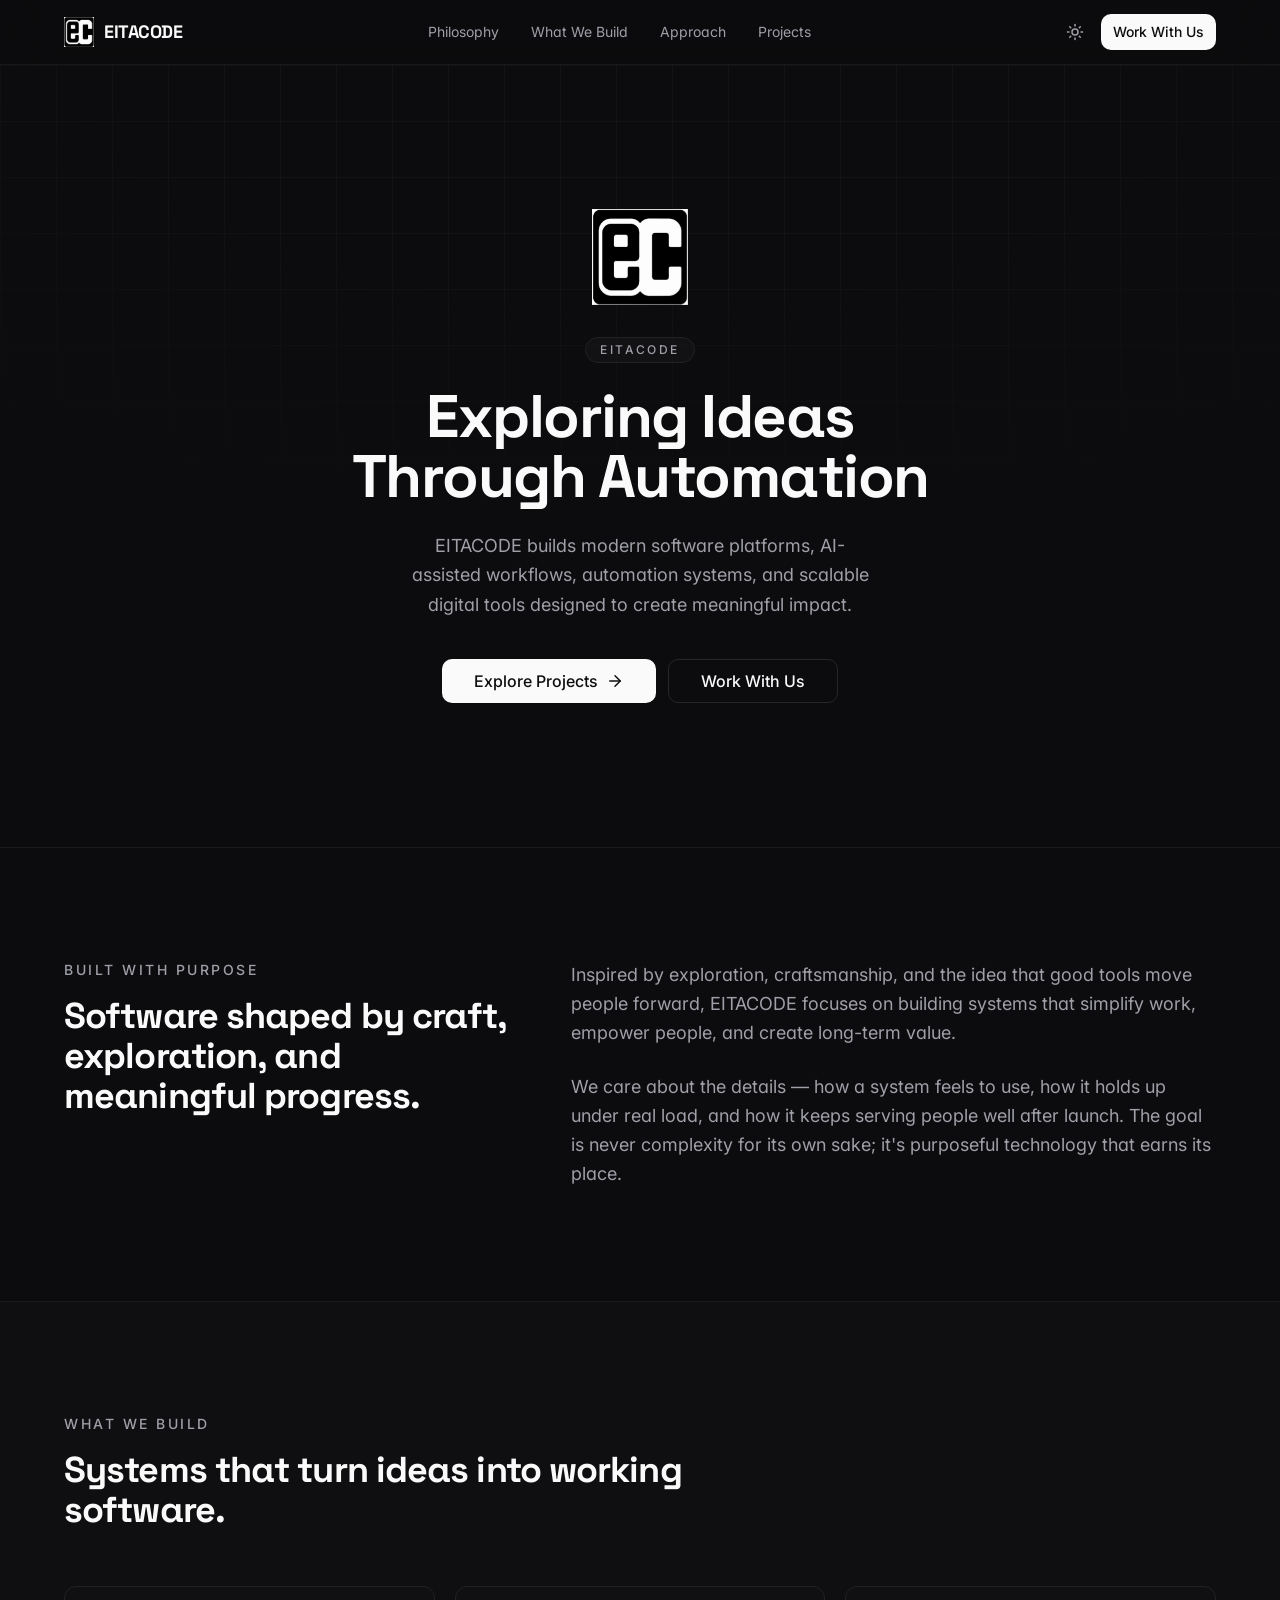
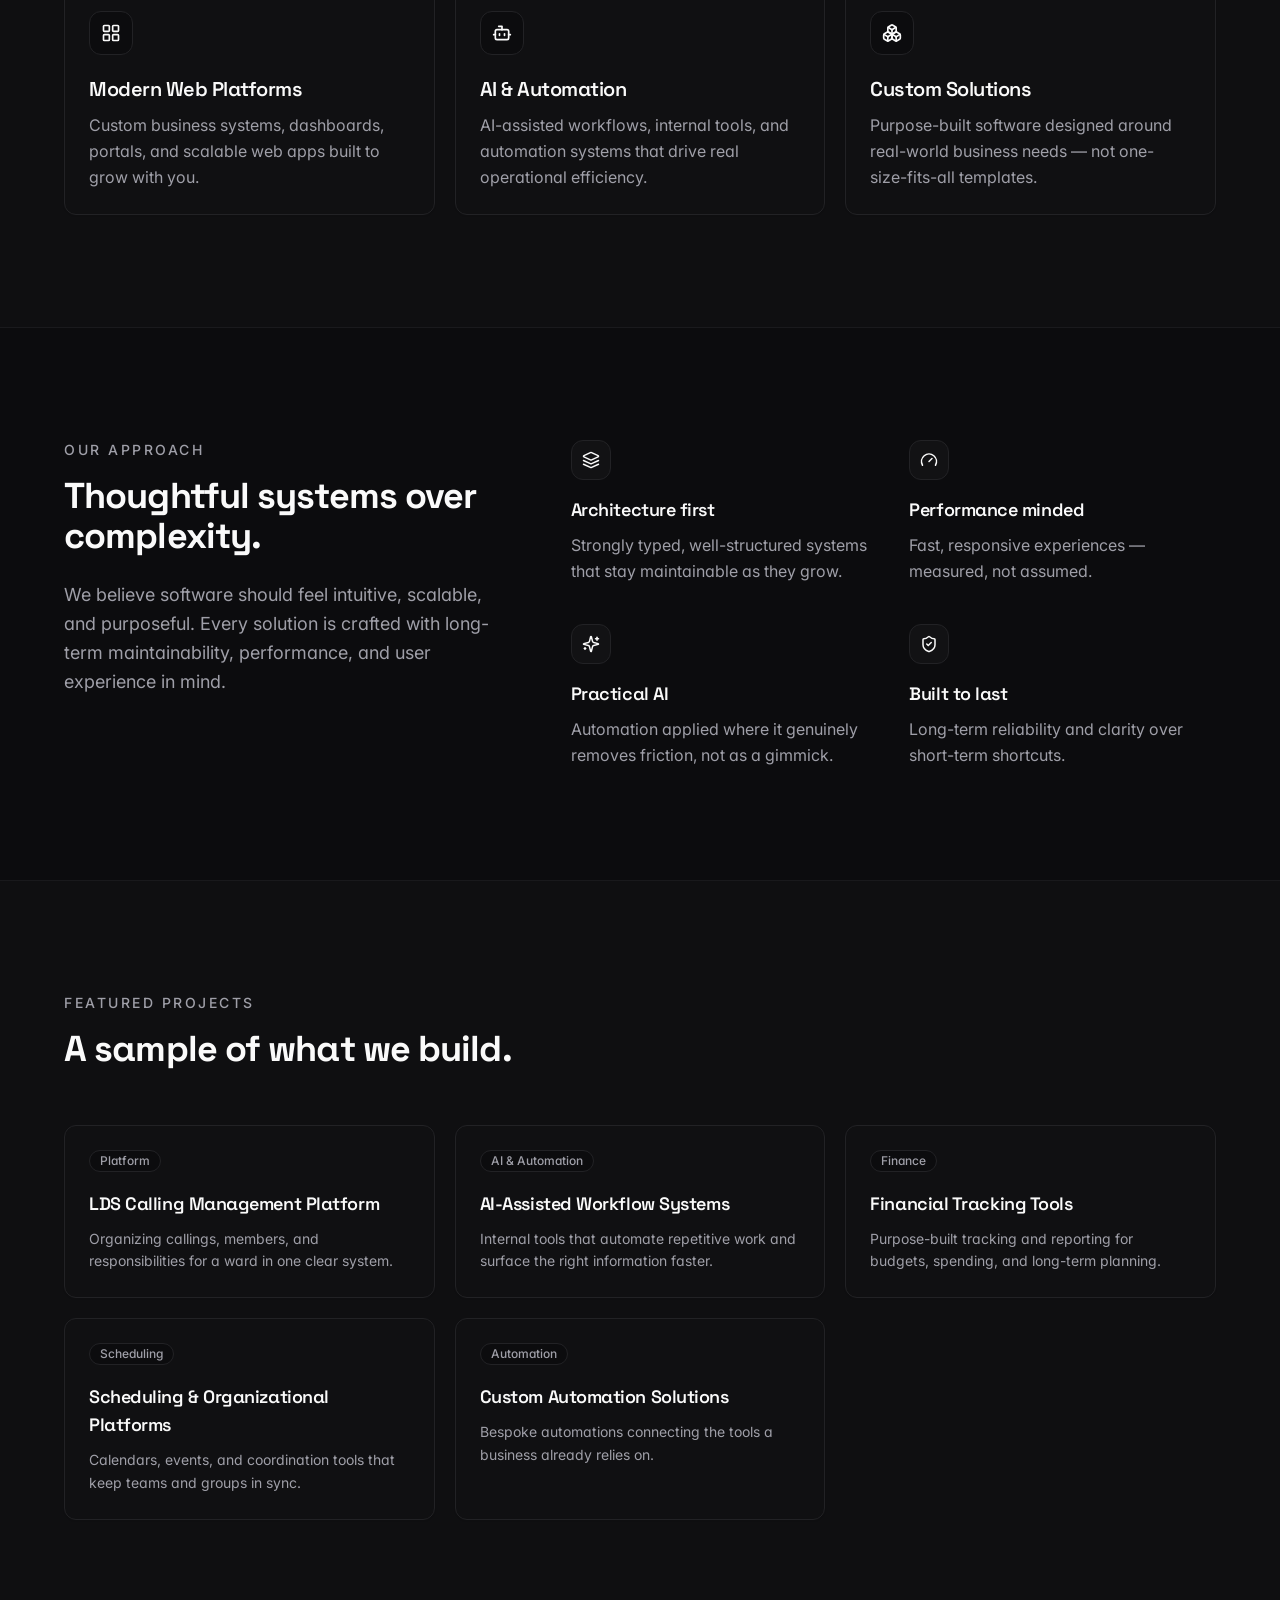
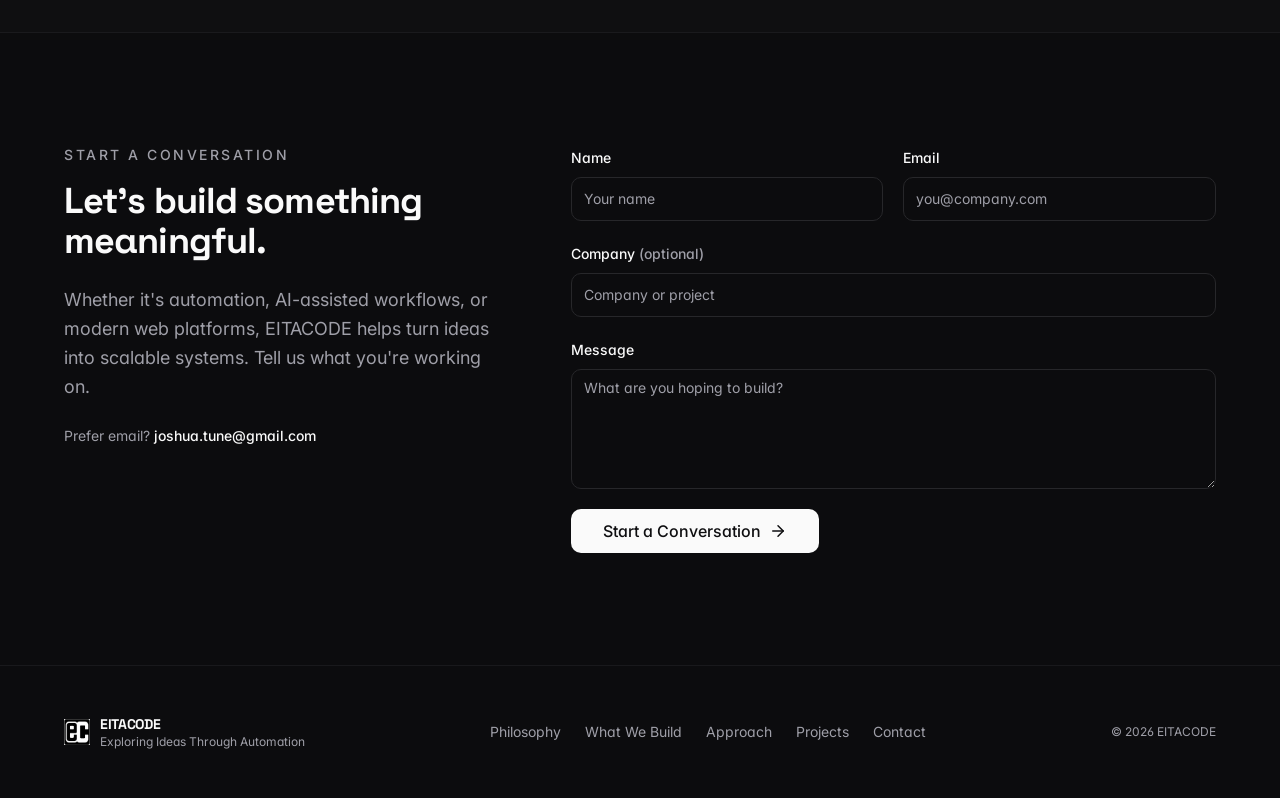
==== index.html @ fe5ada5a "auto deployment updates" ====
<!doctype html>
<html lang="en">
	<head>
		<meta charset="utf-8" />
		<link rel="icon" type="image/png" href="./logo-dark-mode.png" />
		<link rel="apple-touch-icon" href="./logo-dark-mode.png" />
		<meta name="viewport" content="width=device-width, initial-scale=1" />
		<meta
			name="description"
			content="EITACODE — Exploring Ideas Through Automation. We build modern software platforms, AI-assisted workflows, and automation systems designed to create meaningful impact."
		/>
		<meta name="theme-color" content="#0a0a0b" />

		<!-- Social / Open Graph -->
		<meta property="og:type" content="website" />
		<meta property="og:title" content="EITACODE — Exploring Ideas Through Automation" />
		<meta
			property="og:description"
			content="Modern software platforms, AI-assisted workflows, and automation systems built with purpose."
		/>
		<meta name="twitter:card" content="summary_large_image" />

		<!-- Fonts: Space Grotesk (display) + Inter (body) -->
		<link rel="preconnect" href="https://fonts.googleapis.com" />
		<link rel="preconnect" href="https://fonts.gstatic.com" crossorigin />
		<link
			href="https://fonts.googleapis.com/css2?family=Inter:wght@400;500;600&family=Space+Grotesk:wght@500;600;700&display=swap"
			rel="stylesheet"
		/>

		<script>
			// Apply theme before first paint to avoid a flash of the wrong theme.
			// EITACODE is dark-mode-first: default to dark unless the visitor has
			// explicitly chosen light.
			(function () {
				try {
					var stored = localStorage.getItem('theme');
					document.documentElement.classList.toggle('dark', stored !== 'light');
				} catch (e) {
					document.documentElement.classList.add('dark');
				}
			})();
		</script>
		<link href="./_app/immutable/entry/start.Cf1KPUM3.js" rel="modulepreload">
		<link href="./_app/immutable/chunks/DCM1yFub.js" rel="modulepreload">
		<link href="./_app/immutable/chunks/CSo4MMku.js" rel="modulepreload">
		<link href="./_app/immutable/entry/app.vYt_fDFH.js" rel="modulepreload">
		<link href="./_app/immutable/chunks/Cmk0C2nl.js" rel="modulepreload">
		<link href="./_app/immutable/nodes/0.CCk-nRZJ.js" rel="modulepreload">
		<link href="./_app/immutable/nodes/2.BTvZseut.js" rel="modulepreload">
		<title>EITACODE — Exploring Ideas Through Automation</title><!-- HEAD_svelte-1tvi328_START --><!-- HEAD_svelte-1tvi328_END -->
		<link href="./_app/immutable/assets/0.DNdff5sg.css" rel="stylesheet">
	</head>
	<body
		data-sveltekit-preload-data="hover"
		class="min-h-dvh bg-background text-foreground antialiased"
	>
		<div style="display: contents">   <header class="sticky top-0 z-50 w-full border-b border-border/60 bg-background/70 backdrop-blur-xl"><div class="container flex h-16 items-center justify-between gap-4"><a href="#top" class="flex items-center gap-2.5 font-display text-lg font-bold tracking-tight"><img src="/logo-light-mode.png" width="30" height="30" alt="EITACODE" decoding="async" class="block shrink-0 dark:hidden"> <img src="/logo-dark-mode.png" width="30" height="30" alt="" aria-hidden="true" decoding="async" class="hidden shrink-0 dark:block"> <span data-svelte-h="svelte-3pof82">EITACODE</span></a> <nav class="hidden items-center gap-8 md:flex"><a href="#philosophy" class="text-sm text-muted-foreground transition-colors hover:text-foreground">Philosophy </a><a href="#build" class="text-sm text-muted-foreground transition-colors hover:text-foreground">What We Build </a><a href="#approach" class="text-sm text-muted-foreground transition-colors hover:text-foreground">Approach </a><a href="#projects" class="text-sm text-muted-foreground transition-colors hover:text-foreground">Projects </a></nav> <div class="flex items-center gap-2"><button type="button" class="inline-flex h-9 w-9 items-center justify-center rounded-md text-muted-foreground transition-colors hover:bg-accent hover:text-foreground focus-visible:outline-none focus-visible:ring-2 focus-visible:ring-ring" aria-label="Switch to light mode"><svg xmlns="http://www.w3.org/2000/svg" width="18" height="18" viewBox="0 0 24 24" fill="none" stroke="currentColor" stroke-width="2" stroke-linecap="round" stroke-linejoin="round" class="lucide-icon lucide lucide-sun"><circle cx="12" cy="12" r="4"></circle><path d="M12 2v2"></path><path d="M12 20v2"></path><path d="m4.93 4.93 1.41 1.41"></path><path d="m17.66 17.66 1.41 1.41"></path><path d="M2 12h2"></path><path d="M20 12h2"></path><path d="m6.34 17.66-1.41 1.41"></path><path d="m19.07 4.93-1.41 1.41"></path></svg></button> <a href="#contact" class="items-center justify-center gap-2 whitespace-nowrap text-sm font-medium ring-offset-background transition-colors focus-visible:outline-none focus-visible:ring-2 focus-visible:ring-ring focus-visible:ring-offset-2 disabled:pointer-events-none disabled:opacity-50 bg-primary text-primary-foreground hover:bg-primary/90 h-9 rounded-md px-3 hidden sm:inline-flex">Work With Us</a></div></div></header> <main><section id="top" class="relative overflow-hidden border-b border-border/60"><div class="pointer-events-none absolute inset-0 grid-backdrop opacity-70" aria-hidden="true"></div> <div class="container relative flex flex-col items-center py-28 text-center sm:py-36"><div class="mb-8 animate-fade-up"><img src="/logo-light-mode.png" width="96" height="96" alt="EITACODE" decoding="async" class="block shrink-0 dark:hidden"> <img src="/logo-dark-mode.png" width="96" height="96" alt="" aria-hidden="true" decoding="async" class="hidden shrink-0 dark:block"></div> <span class="animate-fade-up mb-6 inline-flex items-center rounded-full border border-border bg-secondary/40 px-3.5 py-1 text-xs font-medium uppercase tracking-[0.2em] text-muted-foreground" data-svelte-h="svelte-86vnze">EITACODE</span> <h1 class="animate-fade-up max-w-4xl font-display text-4xl font-bold leading-[1.08] tracking-tight sm:text-6xl" data-svelte-h="svelte-dhobaq">Exploring Ideas<br class="hidden sm:block"> Through Automation</h1> <p class="animate-fade-up mt-6 max-w-2xl text-balance text-lg leading-relaxed text-muted-foreground" data-svelte-h="svelte-tongg4">EITACODE builds modern software platforms, AI-assisted workflows, automation systems, and
			scalable digital tools designed to create meaningful impact.</p> <div class="animate-fade-up mt-10 flex flex-col gap-3 sm:flex-row"><a href="#projects" class="inline-flex items-center justify-center gap-2 whitespace-nowrap font-medium ring-offset-background transition-colors focus-visible:outline-none focus-visible:ring-2 focus-visible:ring-ring focus-visible:ring-offset-2 disabled:pointer-events-none disabled:opacity-50 bg-primary text-primary-foreground hover:bg-primary/90 h-11 rounded-md px-8 text-base">Explore Projects
				<svg xmlns="http://www.w3.org/2000/svg" width="18" height="18" viewBox="0 0 24 24" fill="none" stroke="currentColor" stroke-width="2" stroke-linecap="round" stroke-linejoin="round" class="lucide-icon lucide lucide-arrow-right"><path d="M5 12h14"></path><path d="m12 5 7 7-7 7"></path></svg></a> <a href="#contact" class="inline-flex items-center justify-center gap-2 whitespace-nowrap font-medium ring-offset-background transition-colors focus-visible:outline-none focus-visible:ring-2 focus-visible:ring-ring focus-visible:ring-offset-2 disabled:pointer-events-none disabled:opacity-50 border border-input bg-background hover:bg-accent hover:text-accent-foreground h-11 rounded-md px-8 text-base">Work With Us</a></div></div></section> <section id="philosophy" class="border-b border-border/60" data-svelte-h="svelte-3yizzv"><div class="container grid gap-10 py-24 sm:py-28 md:grid-cols-12 md:gap-16"><div class="md:col-span-5"><p class="mb-4 text-sm font-medium uppercase tracking-[0.18em] text-muted-foreground">Built With Purpose</p> <h2 class="font-display text-3xl font-bold leading-tight tracking-tight sm:text-4xl">Software shaped by craft, exploration, and meaningful progress.</h2></div> <div class="space-y-6 text-lg leading-relaxed text-muted-foreground md:col-span-7"><p>Inspired by exploration, craftsmanship, and the idea that good tools move people forward,
				EITACODE focuses on building systems that simplify work, empower people, and create
				long-term value.</p> <p>We care about the details — how a system feels to use, how it holds up under real load, and
				how it keeps serving people well after launch. The goal is never complexity for its own
				sake; it&#39;s purposeful technology that earns its place.</p></div></div></section> <section id="build" class="border-b border-border/60 bg-secondary/20"><div class="container py-24 sm:py-28"><div class="mb-14 max-w-2xl" data-svelte-h="svelte-nhtged"><p class="mb-4 text-sm font-medium uppercase tracking-[0.18em] text-muted-foreground">What We Build</p> <h2 class="font-display text-3xl font-bold leading-tight tracking-tight sm:text-4xl">Systems that turn ideas into working software.</h2></div> <div class="grid gap-5 md:grid-cols-3"><div class="rounded-xl border text-card-foreground shadow-sm h-full bg-card/60 transition-colors hover:border-foreground/20"><div class="flex flex-col space-y-1.5 p-6"><div class="mb-4 inline-flex h-11 w-11 items-center justify-center rounded-lg border border-border bg-background text-foreground"><svg xmlns="http://www.w3.org/2000/svg" width="20" height="20" viewBox="0 0 24 24" fill="none" stroke="currentColor" stroke-width="2" stroke-linecap="round" stroke-linejoin="round" class="lucide-icon lucide lucide-layout-grid"><rect width="7" height="7" x="3" y="3" rx="1"></rect><rect width="7" height="7" x="14" y="3" rx="1"></rect><rect width="7" height="7" x="14" y="14" rx="1"></rect><rect width="7" height="7" x="3" y="14" rx="1"></rect></svg></div> <h3 class="font-display text-xl font-semibold leading-tight tracking-tight">Modern Web Platforms</h3> <p class="text-muted-foreground pt-1 text-base leading-relaxed">Custom business systems, dashboards, portals, and scalable web apps built to grow with you.</p> </div> </div><div class="rounded-xl border text-card-foreground shadow-sm h-full bg-card/60 transition-colors hover:border-foreground/20"><div class="flex flex-col space-y-1.5 p-6"><div class="mb-4 inline-flex h-11 w-11 items-center justify-center rounded-lg border border-border bg-background text-foreground"><svg xmlns="http://www.w3.org/2000/svg" width="20" height="20" viewBox="0 0 24 24" fill="none" stroke="currentColor" stroke-width="2" stroke-linecap="round" stroke-linejoin="round" class="lucide-icon lucide lucide-bot"><path d="M12 8V4H8"></path><rect width="16" height="12" x="4" y="8" rx="2"></rect><path d="M2 14h2"></path><path d="M20 14h2"></path><path d="M15 13v2"></path><path d="M9 13v2"></path></svg></div> <h3 class="font-display text-xl font-semibold leading-tight tracking-tight">AI &amp; Automation</h3> <p class="text-muted-foreground pt-1 text-base leading-relaxed">AI-assisted workflows, internal tools, and automation systems that drive real operational efficiency.</p> </div> </div><div class="rounded-xl border text-card-foreground shadow-sm h-full bg-card/60 transition-colors hover:border-foreground/20"><div class="flex flex-col space-y-1.5 p-6"><div class="mb-4 inline-flex h-11 w-11 items-center justify-center rounded-lg border border-border bg-background text-foreground"><svg xmlns="http://www.w3.org/2000/svg" width="20" height="20" viewBox="0 0 24 24" fill="none" stroke="currentColor" stroke-width="2" stroke-linecap="round" stroke-linejoin="round" class="lucide-icon lucide lucide-boxes"><path d="M2.97 12.92A2 2 0 0 0 2 14.63v3.24a2 2 0 0 0 .97 1.71l3 1.8a2 2 0 0 0 2.06 0L12 19v-5.5l-5-3-4.03 2.42Z"></path><path d="m7 16.5-4.74-2.85"></path><path d="m7 16.5 5-3"></path><path d="M7 16.5v5.17"></path><path d="M12 13.5V19l3.97 2.38a2 2 0 0 0 2.06 0l3-1.8a2 2 0 0 0 .97-1.71v-3.24a2 2 0 0 0-.97-1.71L17 10.5l-5 3Z"></path><path d="m17 16.5-5-3"></path><path d="m17 16.5 4.74-2.85"></path><path d="M17 16.5v5.17"></path><path d="M7.97 4.42A2 2 0 0 0 7 6.13v4.37l5 3 5-3V6.13a2 2 0 0 0-.97-1.71l-3-1.8a2 2 0 0 0-2.06 0l-3 1.8Z"></path><path d="M12 8 7.26 5.15"></path><path d="m12 8 4.74-2.85"></path><path d="M12 13.5V8"></path></svg></div> <h3 class="font-display text-xl font-semibold leading-tight tracking-tight">Custom Solutions</h3> <p class="text-muted-foreground pt-1 text-base leading-relaxed">Purpose-built software designed around real-world business needs — not one-size-fits-all templates.</p> </div> </div></div></div></section> <section id="approach" class="border-b border-border/60"><div class="container grid gap-12 py-24 sm:py-28 md:grid-cols-12 md:gap-16"><div class="md:col-span-5" data-svelte-h="svelte-l8s5xz"><p class="mb-4 text-sm font-medium uppercase tracking-[0.18em] text-muted-foreground">Our Approach</p> <h2 class="font-display text-3xl font-bold leading-tight tracking-tight sm:text-4xl">Thoughtful systems over complexity.</h2> <p class="mt-6 text-lg leading-relaxed text-muted-foreground">We believe software should feel intuitive, scalable, and purposeful. Every solution is
				crafted with long-term maintainability, performance, and user experience in mind.</p></div> <div class="grid gap-x-8 gap-y-10 sm:grid-cols-2 md:col-span-7"><div><div class="mb-4 inline-flex h-10 w-10 items-center justify-center rounded-lg border border-border bg-secondary/40 text-foreground"><svg xmlns="http://www.w3.org/2000/svg" width="18" height="18" viewBox="0 0 24 24" fill="none" stroke="currentColor" stroke-width="2" stroke-linecap="round" stroke-linejoin="round" class="lucide-icon lucide lucide-layers"><path d="m12.83 2.18a2 2 0 0 0-1.66 0L2.6 6.08a1 1 0 0 0 0 1.83l8.58 3.91a2 2 0 0 0 1.66 0l8.58-3.9a1 1 0 0 0 0-1.83Z"></path><path d="m22 17.65-9.17 4.16a2 2 0 0 1-1.66 0L2 17.65"></path><path d="m22 12.65-9.17 4.16a2 2 0 0 1-1.66 0L2 12.65"></path></svg></div> <h3 class="font-display text-lg font-semibold tracking-tight">Architecture first</h3> <p class="mt-2 leading-relaxed text-muted-foreground">Strongly typed, well-structured systems that stay maintainable as they grow.</p> </div><div><div class="mb-4 inline-flex h-10 w-10 items-center justify-center rounded-lg border border-border bg-secondary/40 text-foreground"><svg xmlns="http://www.w3.org/2000/svg" width="18" height="18" viewBox="0 0 24 24" fill="none" stroke="currentColor" stroke-width="2" stroke-linecap="round" stroke-linejoin="round" class="lucide-icon lucide lucide-gauge"><path d="m12 14 4-4"></path><path d="M3.34 19a10 10 0 1 1 17.32 0"></path></svg></div> <h3 class="font-display text-lg font-semibold tracking-tight">Performance minded</h3> <p class="mt-2 leading-relaxed text-muted-foreground">Fast, responsive experiences — measured, not assumed.</p> </div><div><div class="mb-4 inline-flex h-10 w-10 items-center justify-center rounded-lg border border-border bg-secondary/40 text-foreground"><svg xmlns="http://www.w3.org/2000/svg" width="18" height="18" viewBox="0 0 24 24" fill="none" stroke="currentColor" stroke-width="2" stroke-linecap="round" stroke-linejoin="round" class="lucide-icon lucide lucide-sparkles"><path d="M9.937 15.5A2 2 0 0 0 8.5 14.063l-6.135-1.582a.5.5 0 0 1 0-.962L8.5 9.936A2 2 0 0 0 9.937 8.5l1.582-6.135a.5.5 0 0 1 .963 0L14.063 8.5A2 2 0 0 0 15.5 9.937l6.135 1.581a.5.5 0 0 1 0 .964L15.5 14.063a2 2 0 0 0-1.437 1.437l-1.582 6.135a.5.5 0 0 1-.963 0z"></path><path d="M20 3v4"></path><path d="M22 5h-4"></path><path d="M4 17v2"></path><path d="M5 18H3"></path></svg></div> <h3 class="font-display text-lg font-semibold tracking-tight">Practical AI</h3> <p class="mt-2 leading-relaxed text-muted-foreground">Automation applied where it genuinely removes friction, not as a gimmick.</p> </div><div><div class="mb-4 inline-flex h-10 w-10 items-center justify-center rounded-lg border border-border bg-secondary/40 text-foreground"><svg xmlns="http://www.w3.org/2000/svg" width="18" height="18" viewBox="0 0 24 24" fill="none" stroke="currentColor" stroke-width="2" stroke-linecap="round" stroke-linejoin="round" class="lucide-icon lucide lucide-shield-check"><path d="M20 13c0 5-3.5 7.5-7.66 8.95a1 1 0 0 1-.67-.01C7.5 20.5 4 18 4 13V6a1 1 0 0 1 1-1c2 0 4.5-1.2 6.24-2.72a1.17 1.17 0 0 1 1.52 0C14.51 3.81 17 5 19 5a1 1 0 0 1 1 1z"></path><path d="m9 12 2 2 4-4"></path></svg></div> <h3 class="font-display text-lg font-semibold tracking-tight">Built to last</h3> <p class="mt-2 leading-relaxed text-muted-foreground">Long-term reliability and clarity over short-term shortcuts.</p> </div></div></div></section> <section id="projects" class="border-b border-border/60 bg-secondary/20"><div class="container py-24 sm:py-28"><div class="mb-14 max-w-2xl" data-svelte-h="svelte-1345vsl"><p class="mb-4 text-sm font-medium uppercase tracking-[0.18em] text-muted-foreground">Featured Projects</p> <h2 class="font-display text-3xl font-bold leading-tight tracking-tight sm:text-4xl">A sample of what we build.</h2></div> <div class="grid gap-5 sm:grid-cols-2 lg:grid-cols-3"><div class="rounded-xl border text-card-foreground shadow-sm h-full bg-card/60 transition-colors hover:border-foreground/20"><div class="flex flex-col space-y-1.5 p-6"><span class="mb-3 inline-flex w-fit rounded-full border border-border bg-background px-2.5 py-0.5 text-xs font-medium text-muted-foreground">Platform</span> <h3 class="font-display font-semibold tracking-tight text-lg">LDS Calling Management Platform</h3> <p class="text-sm text-muted-foreground pt-1 leading-relaxed">Organizing callings, members, and responsibilities for a ward in one clear system.</p> </div> </div><div class="rounded-xl border text-card-foreground shadow-sm h-full bg-card/60 transition-colors hover:border-foreground/20"><div class="flex flex-col space-y-1.5 p-6"><span class="mb-3 inline-flex w-fit rounded-full border border-border bg-background px-2.5 py-0.5 text-xs font-medium text-muted-foreground">AI &amp; Automation</span> <h3 class="font-display font-semibold tracking-tight text-lg">AI-Assisted Workflow Systems</h3> <p class="text-sm text-muted-foreground pt-1 leading-relaxed">Internal tools that automate repetitive work and surface the right information faster.</p> </div> </div><div class="rounded-xl border text-card-foreground shadow-sm h-full bg-card/60 transition-colors hover:border-foreground/20"><div class="flex flex-col space-y-1.5 p-6"><span class="mb-3 inline-flex w-fit rounded-full border border-border bg-background px-2.5 py-0.5 text-xs font-medium text-muted-foreground">Finance</span> <h3 class="font-display font-semibold tracking-tight text-lg">Financial Tracking Tools</h3> <p class="text-sm text-muted-foreground pt-1 leading-relaxed">Purpose-built tracking and reporting for budgets, spending, and long-term planning.</p> </div> </div><div class="rounded-xl border text-card-foreground shadow-sm h-full bg-card/60 transition-colors hover:border-foreground/20"><div class="flex flex-col space-y-1.5 p-6"><span class="mb-3 inline-flex w-fit rounded-full border border-border bg-background px-2.5 py-0.5 text-xs font-medium text-muted-foreground">Scheduling</span> <h3 class="font-display font-semibold tracking-tight text-lg">Scheduling &amp; Organizational Platforms</h3> <p class="text-sm text-muted-foreground pt-1 leading-relaxed">Calendars, events, and coordination tools that keep teams and groups in sync.</p> </div> </div><div class="rounded-xl border text-card-foreground shadow-sm h-full bg-card/60 transition-colors hover:border-foreground/20"><div class="flex flex-col space-y-1.5 p-6"><span class="mb-3 inline-flex w-fit rounded-full border border-border bg-background px-2.5 py-0.5 text-xs font-medium text-muted-foreground">Automation</span> <h3 class="font-display font-semibold tracking-tight text-lg">Custom Automation Solutions</h3> <p class="text-sm text-muted-foreground pt-1 leading-relaxed">Bespoke automations connecting the tools a business already relies on.</p> </div> </div></div></div></section> <section id="contact" class="border-b border-border/60"><div class="container grid gap-12 py-24 sm:py-28 md:grid-cols-12 md:gap-16"><div class="md:col-span-5"><p class="mb-4 text-sm font-medium uppercase tracking-[0.18em] text-muted-foreground" data-svelte-h="svelte-14ddqoh">Start a Conversation</p> <h2 class="font-display text-3xl font-bold leading-tight tracking-tight sm:text-4xl" data-svelte-h="svelte-676awi">Let&#39;s build something meaningful.</h2> <p class="mt-6 text-lg leading-relaxed text-muted-foreground" data-svelte-h="svelte-1f49dum">Whether it&#39;s automation, AI-assisted workflows, or modern web platforms, EITACODE helps turn
				ideas into scalable systems. Tell us what you&#39;re working on.</p> <p class="mt-6 text-sm text-muted-foreground">Prefer email? <a href="mailto:joshua.tune@gmail.com" class="font-medium text-foreground underline-offset-4 hover:underline">joshua.tune@gmail.com</a></p></div> <div class="md:col-span-7"><form class="space-y-5" novalidate><div class="grid gap-5 sm:grid-cols-2"><div class="space-y-2"><label for="name" class="text-sm font-medium leading-none peer-disabled:cursor-not-allowed peer-disabled:opacity-70">Name</label> <input class="flex h-11 w-full rounded-md border border-input bg-background px-3 py-2 text-sm ring-offset-background transition-colors file:border-0 file:bg-transparent file:text-sm file:font-medium placeholder:text-muted-foreground focus-visible:outline-none focus-visible:ring-2 focus-visible:ring-ring focus-visible:ring-offset-2 disabled:cursor-not-allowed disabled:opacity-50" id="name" name="name" placeholder="Your name" autocomplete="name" value=""></div> <div class="space-y-2"><label for="email" class="text-sm font-medium leading-none peer-disabled:cursor-not-allowed peer-disabled:opacity-70">Email</label> <input class="flex h-11 w-full rounded-md border border-input bg-background px-3 py-2 text-sm ring-offset-background transition-colors file:border-0 file:bg-transparent file:text-sm file:font-medium placeholder:text-muted-foreground focus-visible:outline-none focus-visible:ring-2 focus-visible:ring-ring focus-visible:ring-offset-2 disabled:cursor-not-allowed disabled:opacity-50" id="email" name="email" type="email" placeholder="you@company.com" autocomplete="email" value=""></div></div> <div class="space-y-2"><label for="company" class="text-sm font-medium leading-none peer-disabled:cursor-not-allowed peer-disabled:opacity-70">Company <span class="text-muted-foreground" data-svelte-h="svelte-wtvwe3">(optional)</span></label> <input class="flex h-11 w-full rounded-md border border-input bg-background px-3 py-2 text-sm ring-offset-background transition-colors file:border-0 file:bg-transparent file:text-sm file:font-medium placeholder:text-muted-foreground focus-visible:outline-none focus-visible:ring-2 focus-visible:ring-ring focus-visible:ring-offset-2 disabled:cursor-not-allowed disabled:opacity-50" id="company" name="company" placeholder="Company or project" autocomplete="organization" value=""></div> <div class="space-y-2"><label for="message" class="text-sm font-medium leading-none peer-disabled:cursor-not-allowed peer-disabled:opacity-70">Message</label> <textarea class="flex min-h-[120px] w-full rounded-md border border-input bg-background px-3 py-2 text-sm ring-offset-background transition-colors placeholder:text-muted-foreground focus-visible:outline-none focus-visible:ring-2 focus-visible:ring-ring focus-visible:ring-offset-2 disabled:cursor-not-allowed disabled:opacity-50" id="message" name="message" placeholder="What are you hoping to build?" rows="5"></textarea></div>  <button type="submit" class="inline-flex items-center justify-center gap-2 whitespace-nowrap font-medium ring-offset-background transition-colors focus-visible:outline-none focus-visible:ring-2 focus-visible:ring-ring focus-visible:ring-offset-2 disabled:pointer-events-none disabled:opacity-50 bg-primary text-primary-foreground hover:bg-primary/90 h-11 rounded-md px-8 text-base w-full sm:w-auto">Start a Conversation
							<svg xmlns="http://www.w3.org/2000/svg" width="18" height="18" viewBox="0 0 24 24" fill="none" stroke="currentColor" stroke-width="2" stroke-linecap="round" stroke-linejoin="round" class="lucide-icon lucide lucide-arrow-right"><path d="M5 12h14"></path><path d="m12 5 7 7-7 7"></path></svg></button></form></div></div></section></main> <footer class="bg-background"><div class="container flex flex-col items-center justify-between gap-6 py-12 sm:flex-row sm:gap-4"><div class="flex items-center gap-2.5"><img src="/logo-light-mode.png" width="26" height="26" alt="EITACODE" decoding="async" class="block shrink-0 dark:hidden"> <img src="/logo-dark-mode.png" width="26" height="26" alt="" aria-hidden="true" decoding="async" class="hidden shrink-0 dark:block"> <div class="leading-tight" data-svelte-h="svelte-1r4gtdk"><p class="font-display text-sm font-bold tracking-tight">EITACODE</p> <p class="text-xs text-muted-foreground">Exploring Ideas Through Automation</p></div></div> <nav class="flex flex-wrap items-center justify-center gap-x-6 gap-y-2"><a href="#philosophy" class="text-sm text-muted-foreground transition-colors hover:text-foreground">Philosophy </a><a href="#build" class="text-sm text-muted-foreground transition-colors hover:text-foreground">What We Build </a><a href="#approach" class="text-sm text-muted-foreground transition-colors hover:text-foreground">Approach </a><a href="#projects" class="text-sm text-muted-foreground transition-colors hover:text-foreground">Projects </a><a href="#contact" class="text-sm text-muted-foreground transition-colors hover:text-foreground">Contact </a></nav> <p class="text-xs text-muted-foreground">© 2026 EITACODE</p></div></footer> 
			
			<script>
				{
					__sveltekit_1gqekgr = {
						base: new URL(".", location).pathname.slice(0, -1)
					};

					const element = document.currentScript.parentElement;

					Promise.all([
						import("./_app/immutable/entry/start.Cf1KPUM3.js"),
						import("./_app/immutable/entry/app.vYt_fDFH.js")
					]).then(([kit, app]) => {
						kit.start(app, element, {
							node_ids: [0, 2],
							data: [null,null],
							form: null,
							error: null
						});
					});
				}
			</script>
		</div>
	</body>
</html>
---- _app/immutable/assets/0.DNdff5sg.css ----
*,:before,:after{--tw-border-spacing-x: 0;--tw-border-spacing-y: 0;--tw-translate-x: 0;--tw-translate-y: 0;--tw-rotate: 0;--tw-skew-x: 0;--tw-skew-y: 0;--tw-scale-x: 1;--tw-scale-y: 1;--tw-pan-x: ;--tw-pan-y: ;--tw-pinch-zoom: ;--tw-scroll-snap-strictness: proximity;--tw-gradient-from-position: ;--tw-gradient-via-position: ;--tw-gradient-to-position: ;--tw-ordinal: ;--tw-slashed-zero: ;--tw-numeric-figure: ;--tw-numeric-spacing: ;--tw-numeric-fraction: ;--tw-ring-inset: ;--tw-ring-offset-width: 0px;--tw-ring-offset-color: #fff;--tw-ring-color: rgb(59 130 246 / .5);--tw-ring-offset-shadow: 0 0 #0000;--tw-ring-shadow: 0 0 #0000;--tw-shadow: 0 0 #0000;--tw-shadow-colored: 0 0 #0000;--tw-blur: ;--tw-brightness: ;--tw-contrast: ;--tw-grayscale: ;--tw-hue-rotate: ;--tw-invert: ;--tw-saturate: ;--tw-sepia: ;--tw-drop-shadow: ;--tw-backdrop-blur: ;--tw-backdrop-brightness: ;--tw-backdrop-contrast: ;--tw-backdrop-grayscale: ;--tw-backdrop-hue-rotate: ;--tw-backdrop-invert: ;--tw-backdrop-opacity: ;--tw-backdrop-saturate: ;--tw-backdrop-sepia: ;--tw-contain-size: ;--tw-contain-layout: ;--tw-contain-paint: ;--tw-contain-style: }::backdrop{--tw-border-spacing-x: 0;--tw-border-spacing-y: 0;--tw-translate-x: 0;--tw-translate-y: 0;--tw-rotate: 0;--tw-skew-x: 0;--tw-skew-y: 0;--tw-scale-x: 1;--tw-scale-y: 1;--tw-pan-x: ;--tw-pan-y: ;--tw-pinch-zoom: ;--tw-scroll-snap-strictness: proximity;--tw-gradient-from-position: ;--tw-gradient-via-position: ;--tw-gradient-to-position: ;--tw-ordinal: ;--tw-slashed-zero: ;--tw-numeric-figure: ;--tw-numeric-spacing: ;--tw-numeric-fraction: ;--tw-ring-inset: ;--tw-ring-offset-width: 0px;--tw-ring-offset-color: #fff;--tw-ring-color: rgb(59 130 246 / .5);--tw-ring-offset-shadow: 0 0 #0000;--tw-ring-shadow: 0 0 #0000;--tw-shadow: 0 0 #0000;--tw-shadow-colored: 0 0 #0000;--tw-blur: ;--tw-brightness: ;--tw-contrast: ;--tw-grayscale: ;--tw-hue-rotate: ;--tw-invert: ;--tw-saturate: ;--tw-sepia: ;--tw-drop-shadow: ;--tw-backdrop-blur: ;--tw-backdrop-brightness: ;--tw-backdrop-contrast: ;--tw-backdrop-grayscale: ;--tw-backdrop-hue-rotate: ;--tw-backdrop-invert: ;--tw-backdrop-opacity: ;--tw-backdrop-saturate: ;--tw-backdrop-sepia: ;--tw-contain-size: ;--tw-contain-layout: ;--tw-contain-paint: ;--tw-contain-style: }*,:before,:after{box-sizing:border-box;border-width:0;border-style:solid;border-color:#e5e7eb}:before,:after{--tw-content: ""}html,:host{line-height:1.5;-webkit-text-size-adjust:100%;-moz-tab-size:4;-o-tab-size:4;tab-size:4;font-family:Inter,ui-sans-serif,system-ui,sans-serif;font-feature-settings:normal;font-variation-settings:normal;-webkit-tap-highlight-color:transparent}body{margin:0;line-height:inherit}hr{height:0;color:inherit;border-top-width:1px}abbr:where([title]){-webkit-text-decoration:underline dotted;text-decoration:underline dotted}h1,h2,h3,h4,h5,h6{font-size:inherit;font-weight:inherit}a{color:inherit;text-decoration:inherit}b,strong{font-weight:bolder}code,kbd,samp,pre{font-family:ui-monospace,SFMono-Regular,Menlo,Monaco,Consolas,Liberation Mono,Courier New,monospace;font-feature-settings:normal;font-variation-settings:normal;font-size:1em}small{font-size:80%}sub,sup{font-size:75%;line-height:0;position:relative;vertical-align:baseline}sub{bottom:-.25em}sup{top:-.5em}table{text-indent:0;border-color:inherit;border-collapse:collapse}button,input,optgroup,select,textarea{font-family:inherit;font-feature-settings:inherit;font-variation-settings:inherit;font-size:100%;font-weight:inherit;line-height:inherit;letter-spacing:inherit;color:inherit;margin:0;padding:0}button,select{text-transform:none}button,input:where([type=button]),input:where([type=reset]),input:where([type=submit]){-webkit-appearance:button;background-color:transparent;background-image:none}:-moz-focusring{outline:auto}:-moz-ui-invalid{box-shadow:none}progress{vertical-align:baseline}::-webkit-inner-spin-button,::-webkit-outer-spin-button{height:auto}[type=search]{-webkit-appearance:textfield;outline-offset:-2px}::-webkit-search-decoration{-webkit-appearance:none}::-webkit-file-upload-button{-webkit-appearance:button;font:inherit}summary{display:list-item}blockquote,dl,dd,h1,h2,h3,h4,h5,h6,hr,figure,p,pre{margin:0}fieldset{margin:0;padding:0}legend{padding:0}ol,ul,menu{list-style:none;margin:0;padding:0}dialog{padding:0}textarea{resize:vertical}input::-moz-placeholder,textarea::-moz-placeholder{opacity:1;color:#9ca3af}input::placeholder,textarea::placeholder{opacity:1;color:#9ca3af}button,[role=button]{cursor:pointer}:disabled{cursor:default}img,svg,video,canvas,audio,iframe,embed,object{display:block;vertical-align:middle}img,video{max-width:100%;height:auto}[hidden]:where(:not([hidden=until-found])){display:none}:root{--background: 0 0% 100%;--foreground: 240 6% 7%;--card: 0 0% 100%;--card-foreground: 240 6% 7%;--popover: 0 0% 100%;--popover-foreground: 240 6% 7%;--primary: 240 6% 8%;--primary-foreground: 0 0% 98%;--secondary: 240 5% 96%;--secondary-foreground: 240 6% 10%;--muted: 240 5% 96%;--muted-foreground: 240 4% 40%;--accent: 240 5% 95%;--accent-foreground: 240 6% 10%;--destructive: 0 72% 51%;--destructive-foreground: 0 0% 98%;--border: 240 6% 90%;--input: 240 6% 88%;--ring: 240 6% 10%;--ocean: 192 70% 42%;--radius: .75rem}.\!dark{--background: 240 6% 5% !important;--foreground: 0 0% 98% !important;--card: 240 5% 7% !important;--card-foreground: 0 0% 98% !important;--popover: 240 5% 7% !important;--popover-foreground: 0 0% 98% !important;--primary: 0 0% 98% !important;--primary-foreground: 240 6% 6% !important;--secondary: 240 4% 12% !important;--secondary-foreground: 0 0% 98% !important;--muted: 240 4% 12% !important;--muted-foreground: 240 5% 64% !important;--accent: 240 4% 14% !important;--accent-foreground: 0 0% 98% !important;--destructive: 0 62% 45% !important;--destructive-foreground: 0 0% 98% !important;--border: 240 4% 14% !important;--input: 240 4% 16% !important;--ring: 0 0% 83% !important;--ocean: 190 65% 55% !important}.dark{--background: 240 6% 5%;--foreground: 0 0% 98%;--card: 240 5% 7%;--card-foreground: 0 0% 98%;--popover: 240 5% 7%;--popover-foreground: 0 0% 98%;--primary: 0 0% 98%;--primary-foreground: 240 6% 6%;--secondary: 240 4% 12%;--secondary-foreground: 0 0% 98%;--muted: 240 4% 12%;--muted-foreground: 240 5% 64%;--accent: 240 4% 14%;--accent-foreground: 0 0% 98%;--destructive: 0 62% 45%;--destructive-foreground: 0 0% 98%;--border: 240 4% 14%;--input: 240 4% 16%;--ring: 0 0% 83%;--ocean: 190 65% 55%}*{--tw-border-opacity: 1;border-color:hsl(var(--border) / var(--tw-border-opacity, 1))}html{scroll-behavior:smooth}body{--tw-bg-opacity: 1;background-color:hsl(var(--background) / var(--tw-bg-opacity, 1));--tw-text-opacity: 1;color:hsl(var(--foreground) / var(--tw-text-opacity, 1));font-feature-settings:"cv11","ss01"}::-moz-selection{--tw-bg-opacity: 1;background-color:hsl(var(--foreground) / var(--tw-bg-opacity, 1));--tw-text-opacity: 1;color:hsl(var(--background) / var(--tw-text-opacity, 1))}::selection{--tw-bg-opacity: 1;background-color:hsl(var(--foreground) / var(--tw-bg-opacity, 1));--tw-text-opacity: 1;color:hsl(var(--background) / var(--tw-text-opacity, 1))}.container{width:100%;margin-right:auto;margin-left:auto;padding-right:1.5rem;padding-left:1.5rem}@media (min-width: 1200px){.container{max-width:1200px}}.grid-backdrop{background-image:linear-gradient(to right,hsl(var(--border) / .5) 1px,transparent 1px),linear-gradient(to bottom,hsl(var(--border) / .5) 1px,transparent 1px);background-size:56px 56px;-webkit-mask-image:radial-gradient(ellipse 80% 60% at 50% 0%,#000 40%,transparent 100%);mask-image:radial-gradient(ellipse 80% 60% at 50% 0%,#000 40%,transparent 100%)}.pointer-events-none{pointer-events:none}.static{position:static}.absolute{position:absolute}.relative{position:relative}.sticky{position:sticky}.inset-0{top:0;right:0;bottom:0;left:0}.top-0{top:0}.z-50{z-index:50}.mb-14{margin-bottom:3.5rem}.mb-3{margin-bottom:.75rem}.mb-4{margin-bottom:1rem}.mb-6{margin-bottom:1.5rem}.mb-8{margin-bottom:2rem}.mt-10{margin-top:2.5rem}.mt-2{margin-top:.5rem}.mt-6{margin-top:1.5rem}.block{display:block}.flex{display:flex}.inline-flex{display:inline-flex}.grid{display:grid}.contents{display:contents}.hidden{display:none}.h-10{height:2.5rem}.h-11{height:2.75rem}.h-16{height:4rem}.h-9{height:2.25rem}.h-full{height:100%}.min-h-\[120px\]{min-height:120px}.min-h-dvh{min-height:100dvh}.w-10{width:2.5rem}.w-11{width:2.75rem}.w-9{width:2.25rem}.w-fit{width:-moz-fit-content;width:fit-content}.w-full{width:100%}.max-w-2xl{max-width:42rem}.max-w-4xl{max-width:56rem}.shrink-0{flex-shrink:0}.grow{flex-grow:1}@keyframes fade-up{0%{opacity:0;transform:translateY(12px)}to{opacity:1;transform:translateY(0)}}.animate-fade-up{animation:fade-up .6s cubic-bezier(.22,1,.36,1) both}@keyframes spin{to{transform:rotate(360deg)}}.animate-spin{animation:spin 1s linear infinite}.flex-col{flex-direction:column}.flex-wrap{flex-wrap:wrap}.items-start{align-items:flex-start}.items-center{align-items:center}.justify-center{justify-content:center}.justify-between{justify-content:space-between}.gap-10{gap:2.5rem}.gap-12{gap:3rem}.gap-2{gap:.5rem}.gap-2\.5{gap:.625rem}.gap-3{gap:.75rem}.gap-4{gap:1rem}.gap-5{gap:1.25rem}.gap-6{gap:1.5rem}.gap-8{gap:2rem}.gap-x-6{-moz-column-gap:1.5rem;column-gap:1.5rem}.gap-x-8{-moz-column-gap:2rem;column-gap:2rem}.gap-y-10{row-gap:2.5rem}.gap-y-2{row-gap:.5rem}.space-y-1\.5>:not([hidden])~:not([hidden]){--tw-space-y-reverse: 0;margin-top:calc(.375rem * calc(1 - var(--tw-space-y-reverse)));margin-bottom:calc(.375rem * var(--tw-space-y-reverse))}.space-y-2>:not([hidden])~:not([hidden]){--tw-space-y-reverse: 0;margin-top:calc(.5rem * calc(1 - var(--tw-space-y-reverse)));margin-bottom:calc(.5rem * var(--tw-space-y-reverse))}.space-y-5>:not([hidden])~:not([hidden]){--tw-space-y-reverse: 0;margin-top:calc(1.25rem * calc(1 - var(--tw-space-y-reverse)));margin-bottom:calc(1.25rem * var(--tw-space-y-reverse))}.space-y-6>:not([hidden])~:not([hidden]){--tw-space-y-reverse: 0;margin-top:calc(1.5rem * calc(1 - var(--tw-space-y-reverse)));margin-bottom:calc(1.5rem * var(--tw-space-y-reverse))}.overflow-hidden{overflow:hidden}.whitespace-nowrap{white-space:nowrap}.text-balance{text-wrap:balance}.rounded-full{border-radius:9999px}.rounded-lg{border-radius:var(--radius)}.rounded-md{border-radius:calc(var(--radius) - 2px)}.rounded-xl{border-radius:.75rem}.border{border-width:1px}.border-b{border-bottom-width:1px}.border-border{--tw-border-opacity: 1;border-color:hsl(var(--border) / var(--tw-border-opacity, 1))}.border-border\/60{border-color:hsl(var(--border) / .6)}.border-input{--tw-border-opacity: 1;border-color:hsl(var(--input) / var(--tw-border-opacity, 1))}.bg-background{--tw-bg-opacity: 1;background-color:hsl(var(--background) / var(--tw-bg-opacity, 1))}.bg-background\/70{background-color:hsl(var(--background) / .7)}.bg-card{--tw-bg-opacity: 1;background-color:hsl(var(--card) / var(--tw-bg-opacity, 1))}.bg-card\/60{background-color:hsl(var(--card) / .6)}.bg-destructive{--tw-bg-opacity: 1;background-color:hsl(var(--destructive) / var(--tw-bg-opacity, 1))}.bg-foreground{--tw-bg-opacity: 1;background-color:hsl(var(--foreground) / var(--tw-bg-opacity, 1))}.bg-primary{--tw-bg-opacity: 1;background-color:hsl(var(--primary) / var(--tw-bg-opacity, 1))}.bg-secondary{--tw-bg-opacity: 1;background-color:hsl(var(--secondary) / var(--tw-bg-opacity, 1))}.bg-secondary\/20{background-color:hsl(var(--secondary) / .2)}.bg-secondary\/40{background-color:hsl(var(--secondary) / .4)}.p-6{padding:1.5rem}.p-8{padding:2rem}.px-2\.5{padding-left:.625rem;padding-right:.625rem}.px-3{padding-left:.75rem;padding-right:.75rem}.px-3\.5{padding-left:.875rem;padding-right:.875rem}.px-4{padding-left:1rem;padding-right:1rem}.px-8{padding-left:2rem;padding-right:2rem}.py-0\.5{padding-top:.125rem;padding-bottom:.125rem}.py-1{padding-top:.25rem;padding-bottom:.25rem}.py-12{padding-top:3rem;padding-bottom:3rem}.py-2{padding-top:.5rem;padding-bottom:.5rem}.py-24{padding-top:6rem;padding-bottom:6rem}.py-28{padding-top:7rem;padding-bottom:7rem}.pt-0{padding-top:0}.pt-1{padding-top:.25rem}.text-center{text-align:center}.font-display{font-family:Space Grotesk,Inter,ui-sans-serif,system-ui,sans-serif}.text-3xl{font-size:1.875rem;line-height:2.25rem}.text-4xl{font-size:2.25rem;line-height:2.5rem}.text-base{font-size:1rem;line-height:1.5rem}.text-lg{font-size:1.125rem;line-height:1.75rem}.text-sm{font-size:.875rem;line-height:1.25rem}.text-xl{font-size:1.25rem;line-height:1.75rem}.text-xs{font-size:.75rem;line-height:1rem}.font-bold{font-weight:700}.font-medium{font-weight:500}.font-semibold{font-weight:600}.uppercase{text-transform:uppercase}.leading-\[1\.08\]{line-height:1.08}.leading-none{line-height:1}.leading-relaxed{line-height:1.625}.leading-tight{line-height:1.25}.tracking-\[0\.18em\]{letter-spacing:.18em}.tracking-\[0\.2em\]{letter-spacing:.2em}.tracking-tight{letter-spacing:-.025em}.text-background{--tw-text-opacity: 1;color:hsl(var(--background) / var(--tw-text-opacity, 1))}.text-card-foreground{--tw-text-opacity: 1;color:hsl(var(--card-foreground) / var(--tw-text-opacity, 1))}.text-destructive{--tw-text-opacity: 1;color:hsl(var(--destructive) / var(--tw-text-opacity, 1))}.text-destructive-foreground{--tw-text-opacity: 1;color:hsl(var(--destructive-foreground) / var(--tw-text-opacity, 1))}.text-foreground{--tw-text-opacity: 1;color:hsl(var(--foreground) / var(--tw-text-opacity, 1))}.text-muted-foreground{--tw-text-opacity: 1;color:hsl(var(--muted-foreground) / var(--tw-text-opacity, 1))}.text-primary{--tw-text-opacity: 1;color:hsl(var(--primary) / var(--tw-text-opacity, 1))}.text-primary-foreground{--tw-text-opacity: 1;color:hsl(var(--primary-foreground) / var(--tw-text-opacity, 1))}.text-secondary-foreground{--tw-text-opacity: 1;color:hsl(var(--secondary-foreground) / var(--tw-text-opacity, 1))}.underline-offset-4{text-underline-offset:4px}.antialiased{-webkit-font-smoothing:antialiased;-moz-osx-font-smoothing:grayscale}.opacity-70{opacity:.7}.shadow-sm{--tw-shadow: 0 1px 2px 0 rgb(0 0 0 / .05);--tw-shadow-colored: 0 1px 2px 0 var(--tw-shadow-color);box-shadow:var(--tw-ring-offset-shadow, 0 0 #0000),var(--tw-ring-shadow, 0 0 #0000),var(--tw-shadow)}.outline{outline-style:solid}.ring-offset-background{--tw-ring-offset-color: hsl(var(--background) / 1)}.backdrop-blur-xl{--tw-backdrop-blur: blur(24px);-webkit-backdrop-filter:var(--tw-backdrop-blur) var(--tw-backdrop-brightness) var(--tw-backdrop-contrast) var(--tw-backdrop-grayscale) var(--tw-backdrop-hue-rotate) var(--tw-backdrop-invert) var(--tw-backdrop-opacity) var(--tw-backdrop-saturate) var(--tw-backdrop-sepia);backdrop-filter:var(--tw-backdrop-blur) var(--tw-backdrop-brightness) var(--tw-backdrop-contrast) var(--tw-backdrop-grayscale) var(--tw-backdrop-hue-rotate) var(--tw-backdrop-invert) var(--tw-backdrop-opacity) var(--tw-backdrop-saturate) var(--tw-backdrop-sepia)}.transition-colors{transition-property:color,background-color,border-color,text-decoration-color,fill,stroke;transition-timing-function:cubic-bezier(.4,0,.2,1);transition-duration:.15s}.file\:border-0::file-selector-button{border-width:0px}.file\:bg-transparent::file-selector-button{background-color:transparent}.file\:text-sm::file-selector-button{font-size:.875rem;line-height:1.25rem}.file\:font-medium::file-selector-button{font-weight:500}.placeholder\:text-muted-foreground::-moz-placeholder{--tw-text-opacity: 1;color:hsl(var(--muted-foreground) / var(--tw-text-opacity, 1))}.placeholder\:text-muted-foreground::placeholder{--tw-text-opacity: 1;color:hsl(var(--muted-foreground) / var(--tw-text-opacity, 1))}.hover\:border-foreground\/20:hover{border-color:hsl(var(--foreground) / .2)}.hover\:bg-accent:hover{--tw-bg-opacity: 1;background-color:hsl(var(--accent) / var(--tw-bg-opacity, 1))}.hover\:bg-destructive\/90:hover{background-color:hsl(var(--destructive) / .9)}.hover\:bg-primary\/90:hover{background-color:hsl(var(--primary) / .9)}.hover\:bg-secondary\/80:hover{background-color:hsl(var(--secondary) / .8)}.hover\:text-accent-foreground:hover{--tw-text-opacity: 1;color:hsl(var(--accent-foreground) / var(--tw-text-opacity, 1))}.hover\:text-foreground:hover{--tw-text-opacity: 1;color:hsl(var(--foreground) / var(--tw-text-opacity, 1))}.hover\:underline:hover{text-decoration-line:underline}.focus-visible\:outline-none:focus-visible{outline:2px solid transparent;outline-offset:2px}.focus-visible\:ring-2:focus-visible{--tw-ring-offset-shadow: var(--tw-ring-inset) 0 0 0 var(--tw-ring-offset-width) var(--tw-ring-offset-color);--tw-ring-shadow: var(--tw-ring-inset) 0 0 0 calc(2px + var(--tw-ring-offset-width)) var(--tw-ring-color);box-shadow:var(--tw-ring-offset-shadow),var(--tw-ring-shadow),var(--tw-shadow, 0 0 #0000)}.focus-visible\:ring-ring:focus-visible{--tw-ring-opacity: 1;--tw-ring-color: hsl(var(--ring) / var(--tw-ring-opacity, 1))}.focus-visible\:ring-offset-2:focus-visible{--tw-ring-offset-width: 2px}.disabled\:pointer-events-none:disabled{pointer-events:none}.disabled\:cursor-not-allowed:disabled{cursor:not-allowed}.disabled\:opacity-50:disabled{opacity:.5}.peer:disabled~.peer-disabled\:cursor-not-allowed{cursor:not-allowed}.peer:disabled~.peer-disabled\:opacity-70{opacity:.7}.dark\:block:is(.dark *){display:block}.dark\:hidden:is(.dark *){display:none}@media (min-width: 640px){.sm\:block{display:block}.sm\:inline-flex{display:inline-flex}.sm\:w-auto{width:auto}.sm\:grid-cols-2{grid-template-columns:repeat(2,minmax(0,1fr))}.sm\:flex-row{flex-direction:row}.sm\:gap-4{gap:1rem}.sm\:py-28{padding-top:7rem;padding-bottom:7rem}.sm\:py-36{padding-top:9rem;padding-bottom:9rem}.sm\:text-4xl{font-size:2.25rem;line-height:2.5rem}.sm\:text-6xl{font-size:3.75rem;line-height:1}}@media (min-width: 768px){.md\:col-span-5{grid-column:span 5 / span 5}.md\:col-span-7{grid-column:span 7 / span 7}.md\:flex{display:flex}.md\:grid-cols-12{grid-template-columns:repeat(12,minmax(0,1fr))}.md\:grid-cols-3{grid-template-columns:repeat(3,minmax(0,1fr))}.md\:gap-16{gap:4rem}}@media (min-width: 1024px){.lg\:grid-cols-3{grid-template-columns:repeat(3,minmax(0,1fr))}}
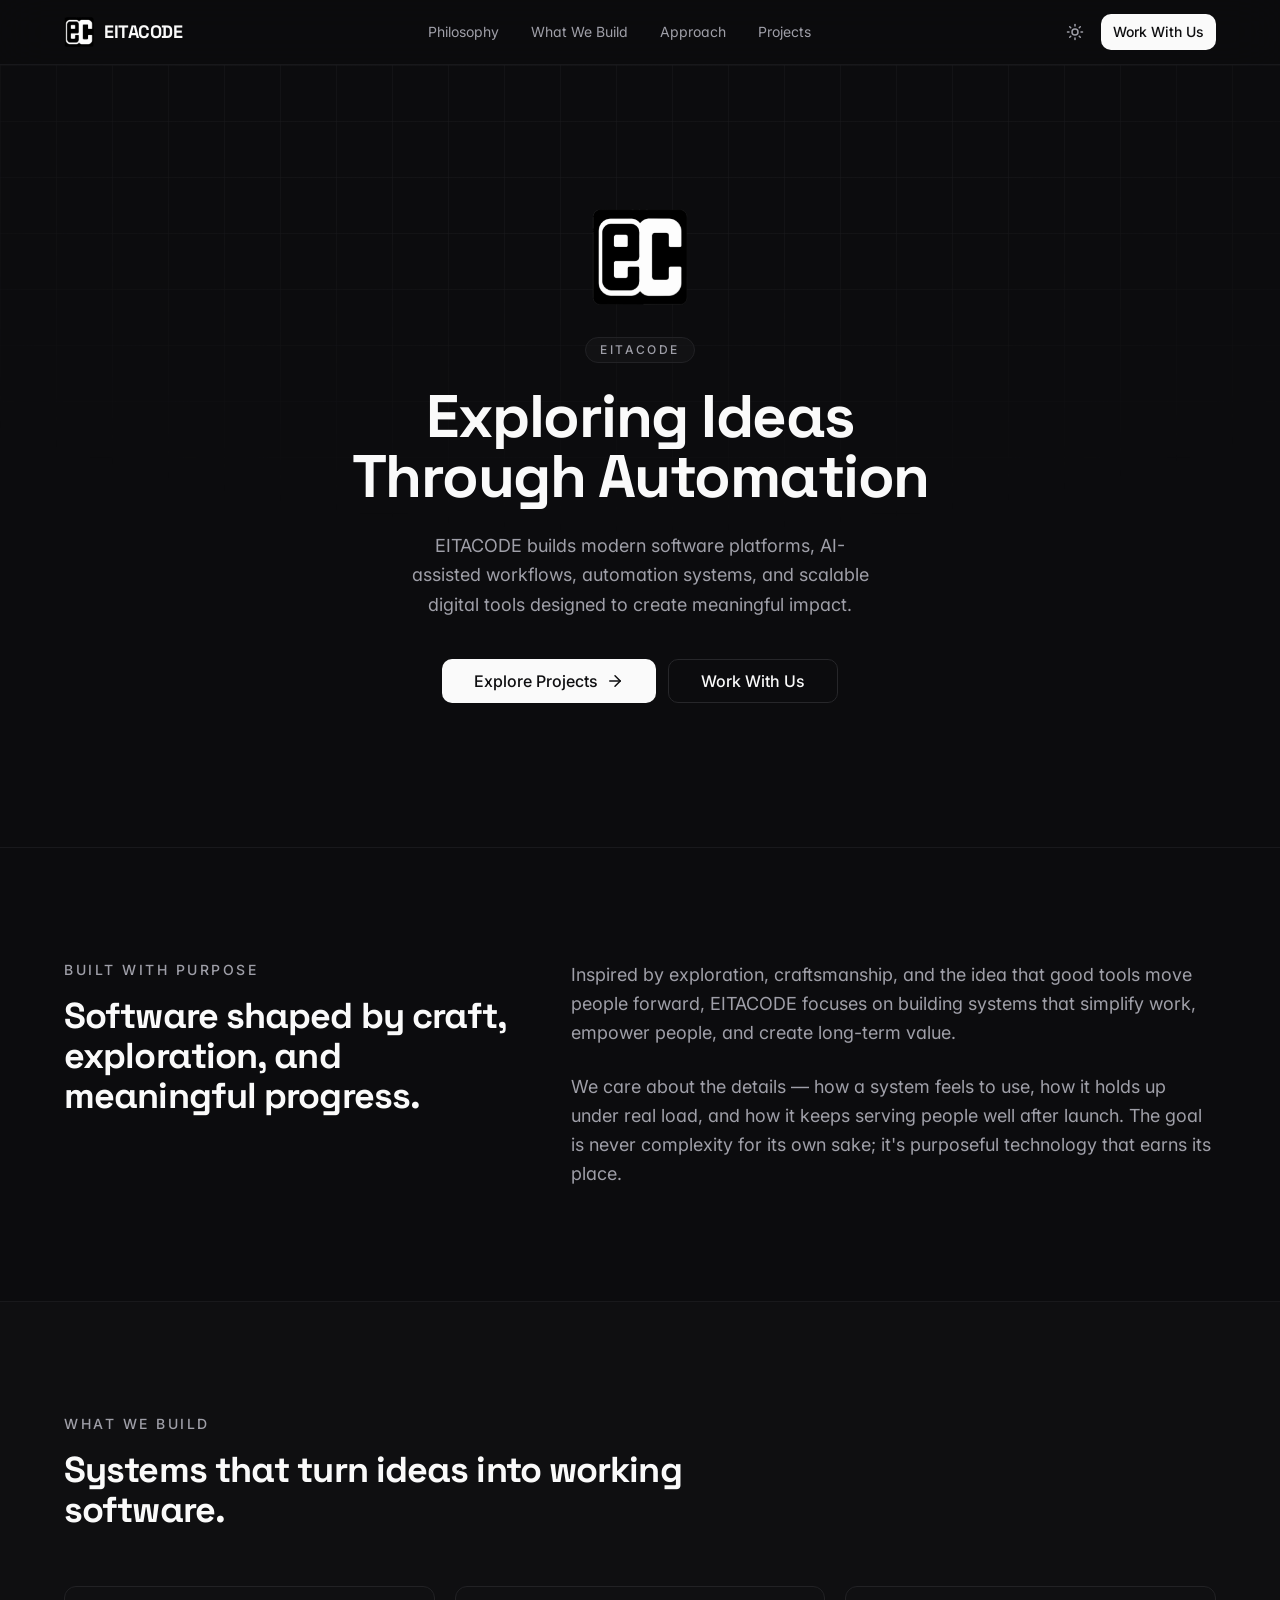
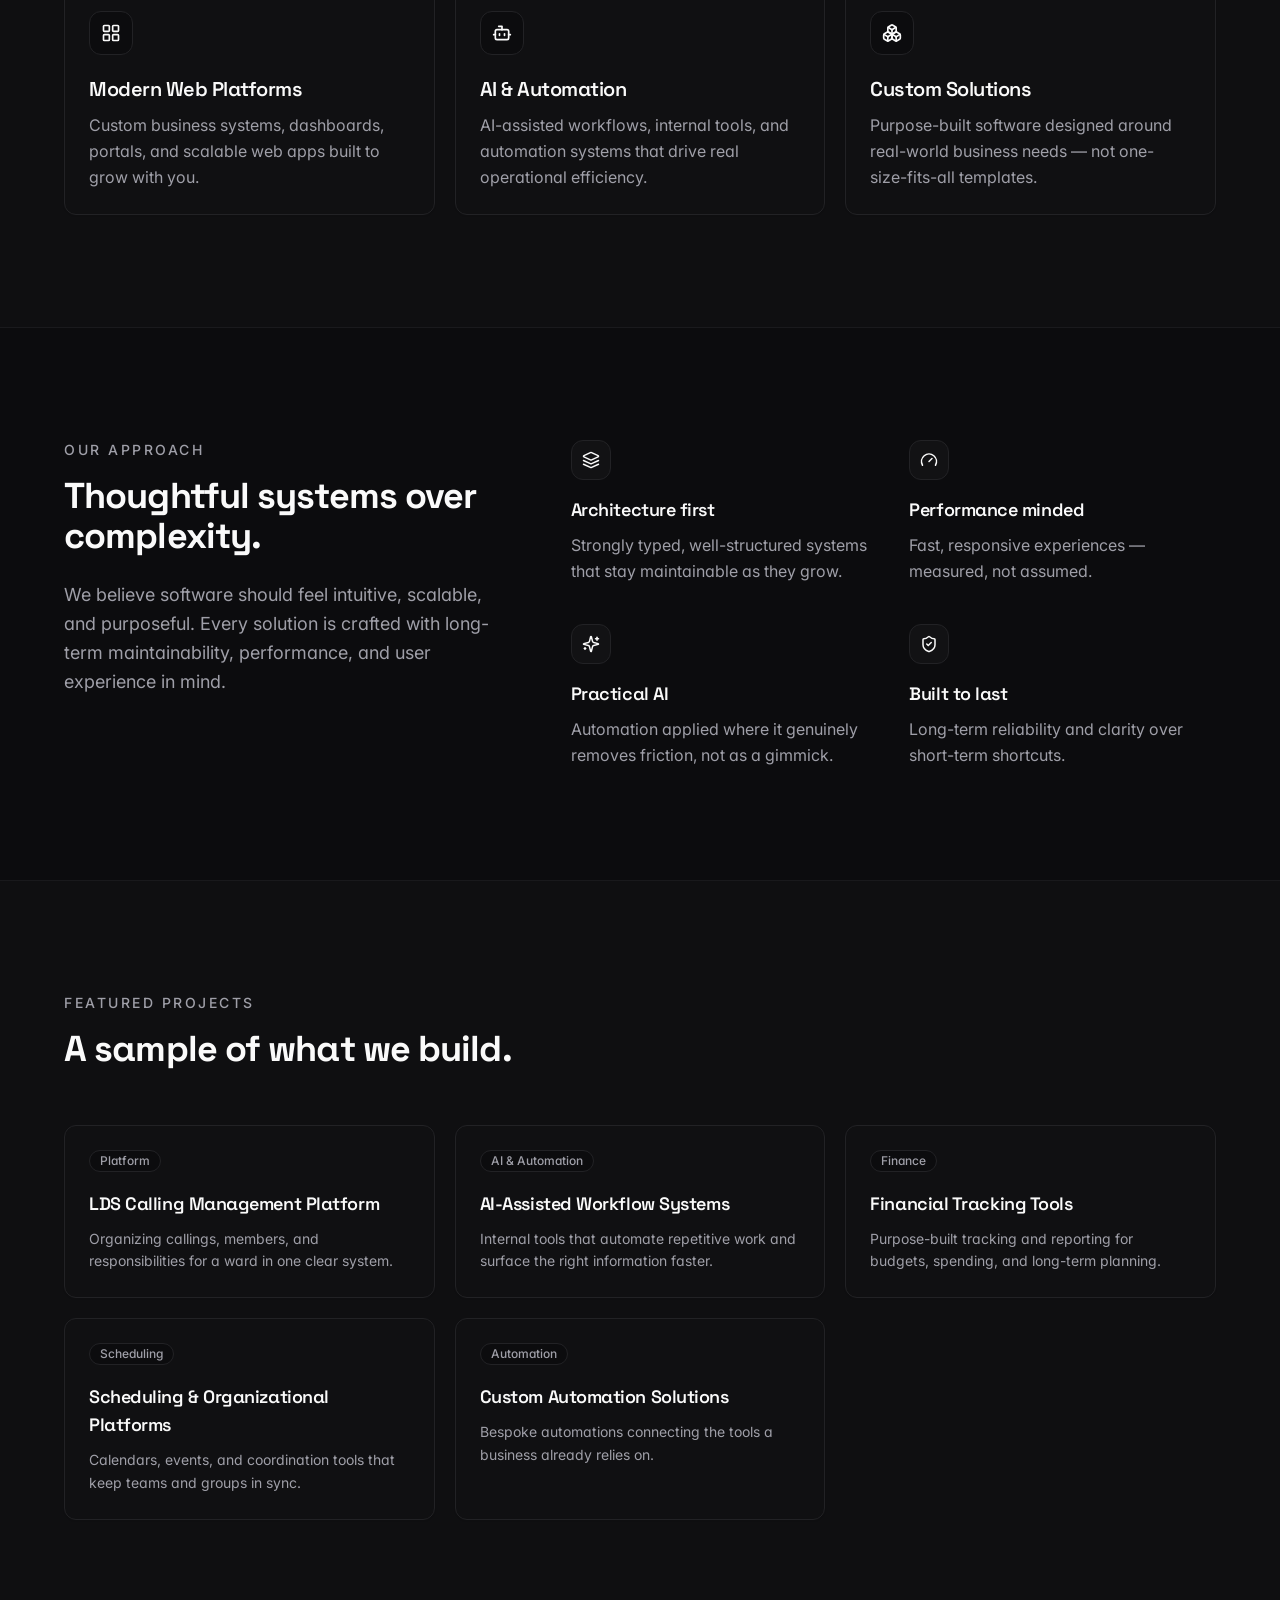
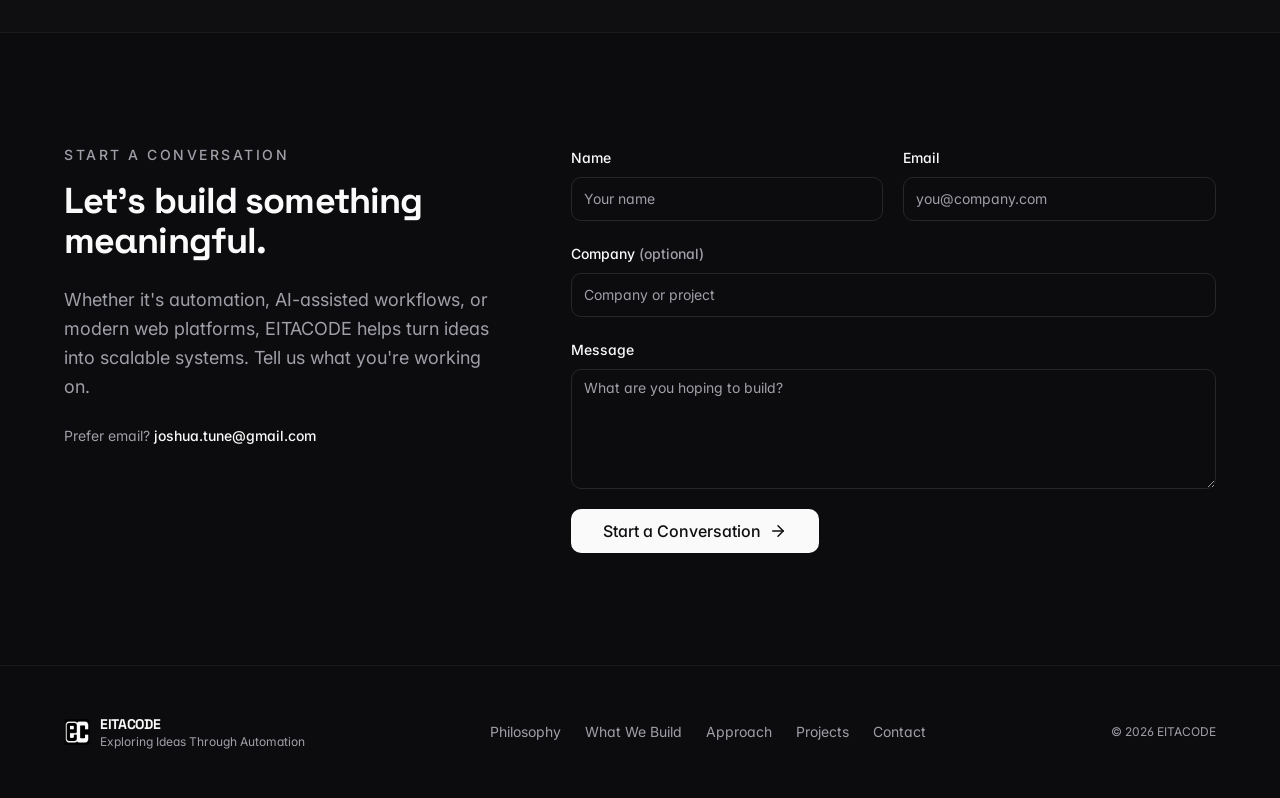
==== commit bcb5fd00: "auto deployment updates" ====
--- a/index.html
+++ b/index.html
@@ -41,10 +41,10 @@
 				}
 			})();
 		</script>
-		<link href="./_app/immutable/entry/start.Cf1KPUM3.js" rel="modulepreload">
-		<link href="./_app/immutable/chunks/DCM1yFub.js" rel="modulepreload">
+		<link href="./_app/immutable/entry/start.Cmg6SbY7.js" rel="modulepreload">
+		<link href="./_app/immutable/chunks/wfVUDbIR.js" rel="modulepreload">
 		<link href="./_app/immutable/chunks/CSo4MMku.js" rel="modulepreload">
-		<link href="./_app/immutable/entry/app.vYt_fDFH.js" rel="modulepreload">
+		<link href="./_app/immutable/entry/app.DLZNXscu.js" rel="modulepreload">
 		<link href="./_app/immutable/chunks/Cmk0C2nl.js" rel="modulepreload">
 		<link href="./_app/immutable/nodes/0.CCk-nRZJ.js" rel="modulepreload">
 		<link href="./_app/immutable/nodes/2.BTvZseut.js" rel="modulepreload">
@@ -68,15 +68,15 @@
 			
 			<script>
 				{
-					__sveltekit_1gqekgr = {
+					__sveltekit_j4daqb = {
 						base: new URL(".", location).pathname.slice(0, -1)
 					};
 
 					const element = document.currentScript.parentElement;
 
 					Promise.all([
-						import("./_app/immutable/entry/start.Cf1KPUM3.js"),
-						import("./_app/immutable/entry/app.vYt_fDFH.js")
+						import("./_app/immutable/entry/start.Cmg6SbY7.js"),
+						import("./_app/immutable/entry/app.DLZNXscu.js")
 					]).then(([kit, app]) => {
 						kit.start(app, element, {
 							node_ids: [0, 2],
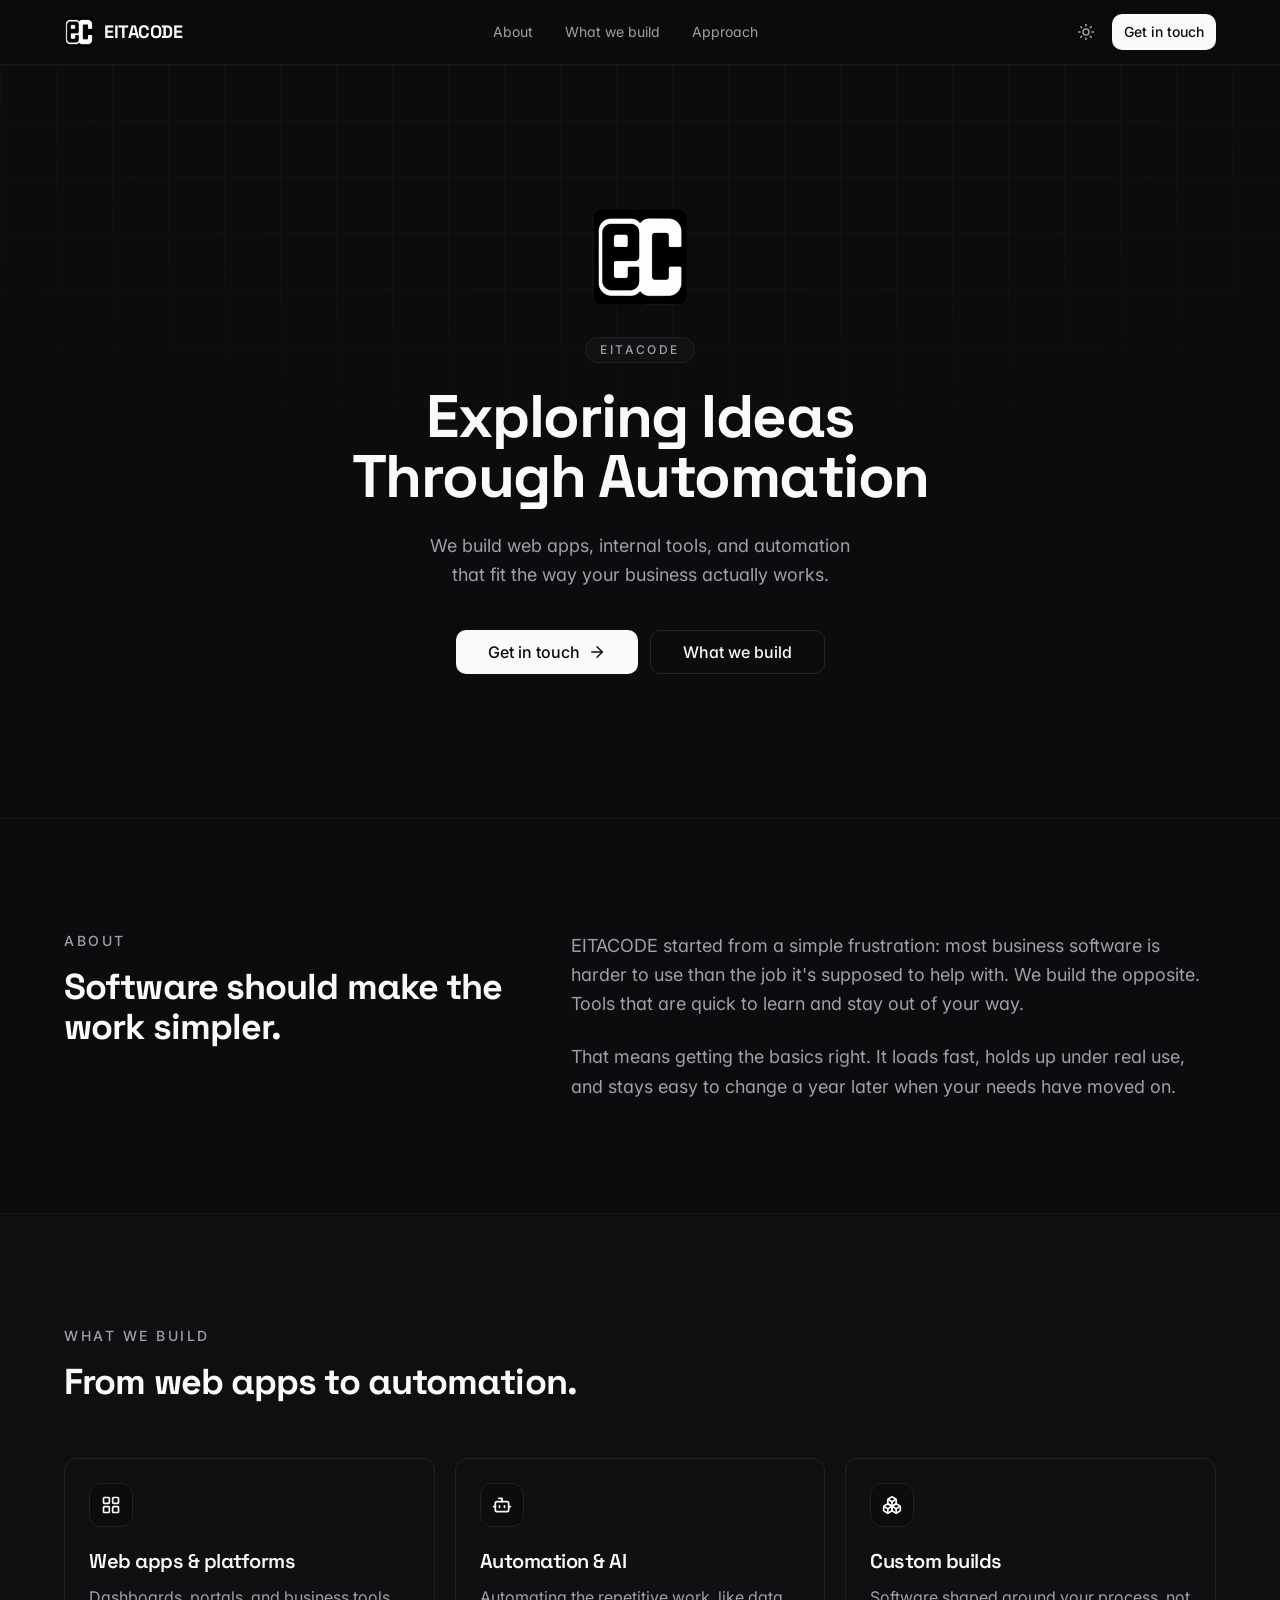
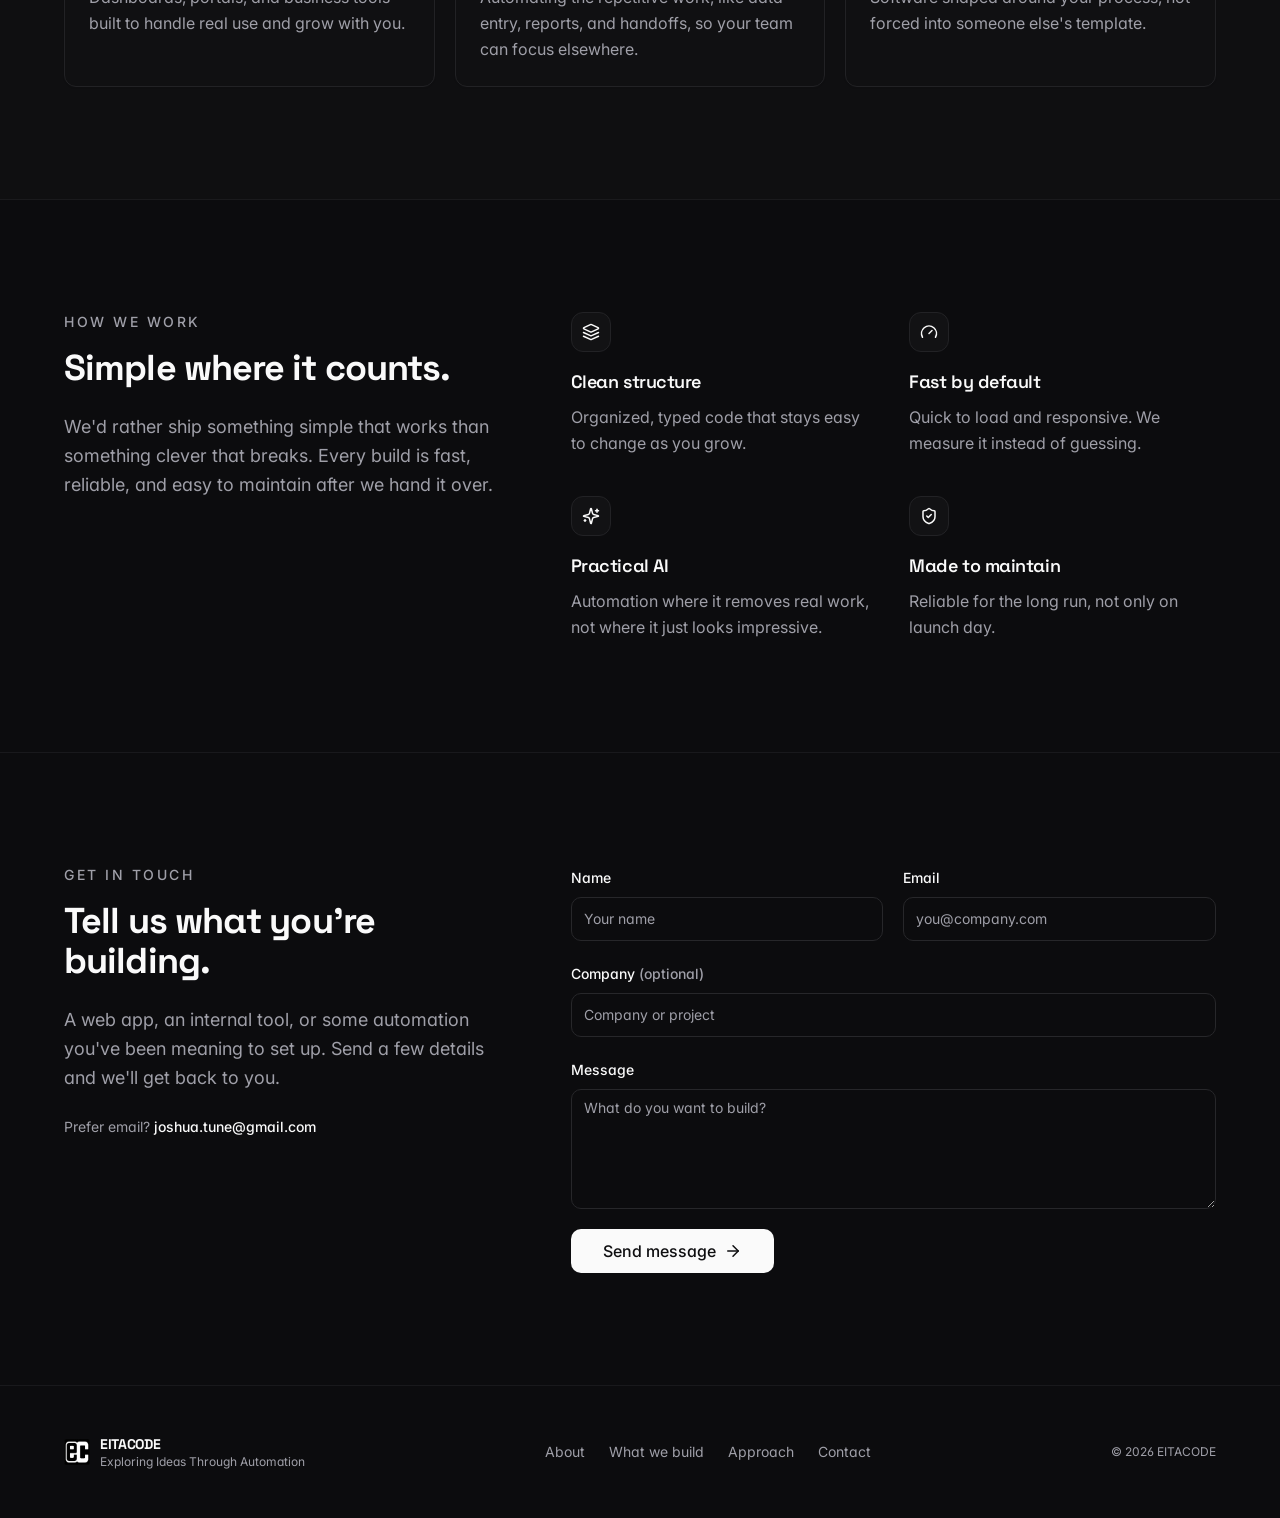
==== commit eae77ce2: "auto deployment updates" ====
--- a/index.html
+++ b/index.html
@@ -41,13 +41,13 @@
 				}
 			})();
 		</script>
-		<link href="./_app/immutable/entry/start.Cmg6SbY7.js" rel="modulepreload">
-		<link href="./_app/immutable/chunks/wfVUDbIR.js" rel="modulepreload">
+		<link href="./_app/immutable/entry/start.DYAbBg29.js" rel="modulepreload">
+		<link href="./_app/immutable/chunks/D1KQ-3re.js" rel="modulepreload">
 		<link href="./_app/immutable/chunks/CSo4MMku.js" rel="modulepreload">
-		<link href="./_app/immutable/entry/app.DLZNXscu.js" rel="modulepreload">
+		<link href="./_app/immutable/entry/app.BUcoDokH.js" rel="modulepreload">
 		<link href="./_app/immutable/chunks/Cmk0C2nl.js" rel="modulepreload">
 		<link href="./_app/immutable/nodes/0.CCk-nRZJ.js" rel="modulepreload">
-		<link href="./_app/immutable/nodes/2.BTvZseut.js" rel="modulepreload">
+		<link href="./_app/immutable/nodes/2.DESosxWP.js" rel="modulepreload">
 		<title>EITACODE — Exploring Ideas Through Automation</title><!-- HEAD_svelte-1tvi328_START --><!-- HEAD_svelte-1tvi328_END -->
 		<link href="./_app/immutable/assets/0.DNdff5sg.css" rel="stylesheet">
 	</head>
@@ -55,28 +55,27 @@
 		data-sveltekit-preload-data="hover"
 		class="min-h-dvh bg-background text-foreground antialiased"
 	>
-		<div style="display: contents">   <header class="sticky top-0 z-50 w-full border-b border-border/60 bg-background/70 backdrop-blur-xl"><div class="container flex h-16 items-center justify-between gap-4"><a href="#top" class="flex items-center gap-2.5 font-display text-lg font-bold tracking-tight"><img src="/logo-light-mode.png" width="30" height="30" alt="EITACODE" decoding="async" class="block shrink-0 dark:hidden"> <img src="/logo-dark-mode.png" width="30" height="30" alt="" aria-hidden="true" decoding="async" class="hidden shrink-0 dark:block"> <span data-svelte-h="svelte-3pof82">EITACODE</span></a> <nav class="hidden items-center gap-8 md:flex"><a href="#philosophy" class="text-sm text-muted-foreground transition-colors hover:text-foreground">Philosophy </a><a href="#build" class="text-sm text-muted-foreground transition-colors hover:text-foreground">What We Build </a><a href="#approach" class="text-sm text-muted-foreground transition-colors hover:text-foreground">Approach </a><a href="#projects" class="text-sm text-muted-foreground transition-colors hover:text-foreground">Projects </a></nav> <div class="flex items-center gap-2"><button type="button" class="inline-flex h-9 w-9 items-center justify-center rounded-md text-muted-foreground transition-colors hover:bg-accent hover:text-foreground focus-visible:outline-none focus-visible:ring-2 focus-visible:ring-ring" aria-label="Switch to light mode"><svg xmlns="http://www.w3.org/2000/svg" width="18" height="18" viewBox="0 0 24 24" fill="none" stroke="currentColor" stroke-width="2" stroke-linecap="round" stroke-linejoin="round" class="lucide-icon lucide lucide-sun"><circle cx="12" cy="12" r="4"></circle><path d="M12 2v2"></path><path d="M12 20v2"></path><path d="m4.93 4.93 1.41 1.41"></path><path d="m17.66 17.66 1.41 1.41"></path><path d="M2 12h2"></path><path d="M20 12h2"></path><path d="m6.34 17.66-1.41 1.41"></path><path d="m19.07 4.93-1.41 1.41"></path></svg></button> <a href="#contact" class="items-center justify-center gap-2 whitespace-nowrap text-sm font-medium ring-offset-background transition-colors focus-visible:outline-none focus-visible:ring-2 focus-visible:ring-ring focus-visible:ring-offset-2 disabled:pointer-events-none disabled:opacity-50 bg-primary text-primary-foreground hover:bg-primary/90 h-9 rounded-md px-3 hidden sm:inline-flex">Work With Us</a></div></div></header> <main><section id="top" class="relative overflow-hidden border-b border-border/60"><div class="pointer-events-none absolute inset-0 grid-backdrop opacity-70" aria-hidden="true"></div> <div class="container relative flex flex-col items-center py-28 text-center sm:py-36"><div class="mb-8 animate-fade-up"><img src="/logo-light-mode.png" width="96" height="96" alt="EITACODE" decoding="async" class="block shrink-0 dark:hidden"> <img src="/logo-dark-mode.png" width="96" height="96" alt="" aria-hidden="true" decoding="async" class="hidden shrink-0 dark:block"></div> <span class="animate-fade-up mb-6 inline-flex items-center rounded-full border border-border bg-secondary/40 px-3.5 py-1 text-xs font-medium uppercase tracking-[0.2em] text-muted-foreground" data-svelte-h="svelte-86vnze">EITACODE</span> <h1 class="animate-fade-up max-w-4xl font-display text-4xl font-bold leading-[1.08] tracking-tight sm:text-6xl" data-svelte-h="svelte-dhobaq">Exploring Ideas<br class="hidden sm:block"> Through Automation</h1> <p class="animate-fade-up mt-6 max-w-2xl text-balance text-lg leading-relaxed text-muted-foreground" data-svelte-h="svelte-tongg4">EITACODE builds modern software platforms, AI-assisted workflows, automation systems, and
-			scalable digital tools designed to create meaningful impact.</p> <div class="animate-fade-up mt-10 flex flex-col gap-3 sm:flex-row"><a href="#projects" class="inline-flex items-center justify-center gap-2 whitespace-nowrap font-medium ring-offset-background transition-colors focus-visible:outline-none focus-visible:ring-2 focus-visible:ring-ring focus-visible:ring-offset-2 disabled:pointer-events-none disabled:opacity-50 bg-primary text-primary-foreground hover:bg-primary/90 h-11 rounded-md px-8 text-base">Explore Projects
-				<svg xmlns="http://www.w3.org/2000/svg" width="18" height="18" viewBox="0 0 24 24" fill="none" stroke="currentColor" stroke-width="2" stroke-linecap="round" stroke-linejoin="round" class="lucide-icon lucide lucide-arrow-right"><path d="M5 12h14"></path><path d="m12 5 7 7-7 7"></path></svg></a> <a href="#contact" class="inline-flex items-center justify-center gap-2 whitespace-nowrap font-medium ring-offset-background transition-colors focus-visible:outline-none focus-visible:ring-2 focus-visible:ring-ring focus-visible:ring-offset-2 disabled:pointer-events-none disabled:opacity-50 border border-input bg-background hover:bg-accent hover:text-accent-foreground h-11 rounded-md px-8 text-base">Work With Us</a></div></div></section> <section id="philosophy" class="border-b border-border/60" data-svelte-h="svelte-3yizzv"><div class="container grid gap-10 py-24 sm:py-28 md:grid-cols-12 md:gap-16"><div class="md:col-span-5"><p class="mb-4 text-sm font-medium uppercase tracking-[0.18em] text-muted-foreground">Built With Purpose</p> <h2 class="font-display text-3xl font-bold leading-tight tracking-tight sm:text-4xl">Software shaped by craft, exploration, and meaningful progress.</h2></div> <div class="space-y-6 text-lg leading-relaxed text-muted-foreground md:col-span-7"><p>Inspired by exploration, craftsmanship, and the idea that good tools move people forward,
-				EITACODE focuses on building systems that simplify work, empower people, and create
-				long-term value.</p> <p>We care about the details — how a system feels to use, how it holds up under real load, and
-				how it keeps serving people well after launch. The goal is never complexity for its own
-				sake; it&#39;s purposeful technology that earns its place.</p></div></div></section> <section id="build" class="border-b border-border/60 bg-secondary/20"><div class="container py-24 sm:py-28"><div class="mb-14 max-w-2xl" data-svelte-h="svelte-nhtged"><p class="mb-4 text-sm font-medium uppercase tracking-[0.18em] text-muted-foreground">What We Build</p> <h2 class="font-display text-3xl font-bold leading-tight tracking-tight sm:text-4xl">Systems that turn ideas into working software.</h2></div> <div class="grid gap-5 md:grid-cols-3"><div class="rounded-xl border text-card-foreground shadow-sm h-full bg-card/60 transition-colors hover:border-foreground/20"><div class="flex flex-col space-y-1.5 p-6"><div class="mb-4 inline-flex h-11 w-11 items-center justify-center rounded-lg border border-border bg-background text-foreground"><svg xmlns="http://www.w3.org/2000/svg" width="20" height="20" viewBox="0 0 24 24" fill="none" stroke="currentColor" stroke-width="2" stroke-linecap="round" stroke-linejoin="round" class="lucide-icon lucide lucide-layout-grid"><rect width="7" height="7" x="3" y="3" rx="1"></rect><rect width="7" height="7" x="14" y="3" rx="1"></rect><rect width="7" height="7" x="14" y="14" rx="1"></rect><rect width="7" height="7" x="3" y="14" rx="1"></rect></svg></div> <h3 class="font-display text-xl font-semibold leading-tight tracking-tight">Modern Web Platforms</h3> <p class="text-muted-foreground pt-1 text-base leading-relaxed">Custom business systems, dashboards, portals, and scalable web apps built to grow with you.</p> </div> </div><div class="rounded-xl border text-card-foreground shadow-sm h-full bg-card/60 transition-colors hover:border-foreground/20"><div class="flex flex-col space-y-1.5 p-6"><div class="mb-4 inline-flex h-11 w-11 items-center justify-center rounded-lg border border-border bg-background text-foreground"><svg xmlns="http://www.w3.org/2000/svg" width="20" height="20" viewBox="0 0 24 24" fill="none" stroke="currentColor" stroke-width="2" stroke-linecap="round" stroke-linejoin="round" class="lucide-icon lucide lucide-bot"><path d="M12 8V4H8"></path><rect width="16" height="12" x="4" y="8" rx="2"></rect><path d="M2 14h2"></path><path d="M20 14h2"></path><path d="M15 13v2"></path><path d="M9 13v2"></path></svg></div> <h3 class="font-display text-xl font-semibold leading-tight tracking-tight">AI &amp; Automation</h3> <p class="text-muted-foreground pt-1 text-base leading-relaxed">AI-assisted workflows, internal tools, and automation systems that drive real operational efficiency.</p> </div> </div><div class="rounded-xl border text-card-foreground shadow-sm h-full bg-card/60 transition-colors hover:border-foreground/20"><div class="flex flex-col space-y-1.5 p-6"><div class="mb-4 inline-flex h-11 w-11 items-center justify-center rounded-lg border border-border bg-background text-foreground"><svg xmlns="http://www.w3.org/2000/svg" width="20" height="20" viewBox="0 0 24 24" fill="none" stroke="currentColor" stroke-width="2" stroke-linecap="round" stroke-linejoin="round" class="lucide-icon lucide lucide-boxes"><path d="M2.97 12.92A2 2 0 0 0 2 14.63v3.24a2 2 0 0 0 .97 1.71l3 1.8a2 2 0 0 0 2.06 0L12 19v-5.5l-5-3-4.03 2.42Z"></path><path d="m7 16.5-4.74-2.85"></path><path d="m7 16.5 5-3"></path><path d="M7 16.5v5.17"></path><path d="M12 13.5V19l3.97 2.38a2 2 0 0 0 2.06 0l3-1.8a2 2 0 0 0 .97-1.71v-3.24a2 2 0 0 0-.97-1.71L17 10.5l-5 3Z"></path><path d="m17 16.5-5-3"></path><path d="m17 16.5 4.74-2.85"></path><path d="M17 16.5v5.17"></path><path d="M7.97 4.42A2 2 0 0 0 7 6.13v4.37l5 3 5-3V6.13a2 2 0 0 0-.97-1.71l-3-1.8a2 2 0 0 0-2.06 0l-3 1.8Z"></path><path d="M12 8 7.26 5.15"></path><path d="m12 8 4.74-2.85"></path><path d="M12 13.5V8"></path></svg></div> <h3 class="font-display text-xl font-semibold leading-tight tracking-tight">Custom Solutions</h3> <p class="text-muted-foreground pt-1 text-base leading-relaxed">Purpose-built software designed around real-world business needs — not one-size-fits-all templates.</p> </div> </div></div></div></section> <section id="approach" class="border-b border-border/60"><div class="container grid gap-12 py-24 sm:py-28 md:grid-cols-12 md:gap-16"><div class="md:col-span-5" data-svelte-h="svelte-l8s5xz"><p class="mb-4 text-sm font-medium uppercase tracking-[0.18em] text-muted-foreground">Our Approach</p> <h2 class="font-display text-3xl font-bold leading-tight tracking-tight sm:text-4xl">Thoughtful systems over complexity.</h2> <p class="mt-6 text-lg leading-relaxed text-muted-foreground">We believe software should feel intuitive, scalable, and purposeful. Every solution is
-				crafted with long-term maintainability, performance, and user experience in mind.</p></div> <div class="grid gap-x-8 gap-y-10 sm:grid-cols-2 md:col-span-7"><div><div class="mb-4 inline-flex h-10 w-10 items-center justify-center rounded-lg border border-border bg-secondary/40 text-foreground"><svg xmlns="http://www.w3.org/2000/svg" width="18" height="18" viewBox="0 0 24 24" fill="none" stroke="currentColor" stroke-width="2" stroke-linecap="round" stroke-linejoin="round" class="lucide-icon lucide lucide-layers"><path d="m12.83 2.18a2 2 0 0 0-1.66 0L2.6 6.08a1 1 0 0 0 0 1.83l8.58 3.91a2 2 0 0 0 1.66 0l8.58-3.9a1 1 0 0 0 0-1.83Z"></path><path d="m22 17.65-9.17 4.16a2 2 0 0 1-1.66 0L2 17.65"></path><path d="m22 12.65-9.17 4.16a2 2 0 0 1-1.66 0L2 12.65"></path></svg></div> <h3 class="font-display text-lg font-semibold tracking-tight">Architecture first</h3> <p class="mt-2 leading-relaxed text-muted-foreground">Strongly typed, well-structured systems that stay maintainable as they grow.</p> </div><div><div class="mb-4 inline-flex h-10 w-10 items-center justify-center rounded-lg border border-border bg-secondary/40 text-foreground"><svg xmlns="http://www.w3.org/2000/svg" width="18" height="18" viewBox="0 0 24 24" fill="none" stroke="currentColor" stroke-width="2" stroke-linecap="round" stroke-linejoin="round" class="lucide-icon lucide lucide-gauge"><path d="m12 14 4-4"></path><path d="M3.34 19a10 10 0 1 1 17.32 0"></path></svg></div> <h3 class="font-display text-lg font-semibold tracking-tight">Performance minded</h3> <p class="mt-2 leading-relaxed text-muted-foreground">Fast, responsive experiences — measured, not assumed.</p> </div><div><div class="mb-4 inline-flex h-10 w-10 items-center justify-center rounded-lg border border-border bg-secondary/40 text-foreground"><svg xmlns="http://www.w3.org/2000/svg" width="18" height="18" viewBox="0 0 24 24" fill="none" stroke="currentColor" stroke-width="2" stroke-linecap="round" stroke-linejoin="round" class="lucide-icon lucide lucide-sparkles"><path d="M9.937 15.5A2 2 0 0 0 8.5 14.063l-6.135-1.582a.5.5 0 0 1 0-.962L8.5 9.936A2 2 0 0 0 9.937 8.5l1.582-6.135a.5.5 0 0 1 .963 0L14.063 8.5A2 2 0 0 0 15.5 9.937l6.135 1.581a.5.5 0 0 1 0 .964L15.5 14.063a2 2 0 0 0-1.437 1.437l-1.582 6.135a.5.5 0 0 1-.963 0z"></path><path d="M20 3v4"></path><path d="M22 5h-4"></path><path d="M4 17v2"></path><path d="M5 18H3"></path></svg></div> <h3 class="font-display text-lg font-semibold tracking-tight">Practical AI</h3> <p class="mt-2 leading-relaxed text-muted-foreground">Automation applied where it genuinely removes friction, not as a gimmick.</p> </div><div><div class="mb-4 inline-flex h-10 w-10 items-center justify-center rounded-lg border border-border bg-secondary/40 text-foreground"><svg xmlns="http://www.w3.org/2000/svg" width="18" height="18" viewBox="0 0 24 24" fill="none" stroke="currentColor" stroke-width="2" stroke-linecap="round" stroke-linejoin="round" class="lucide-icon lucide lucide-shield-check"><path d="M20 13c0 5-3.5 7.5-7.66 8.95a1 1 0 0 1-.67-.01C7.5 20.5 4 18 4 13V6a1 1 0 0 1 1-1c2 0 4.5-1.2 6.24-2.72a1.17 1.17 0 0 1 1.52 0C14.51 3.81 17 5 19 5a1 1 0 0 1 1 1z"></path><path d="m9 12 2 2 4-4"></path></svg></div> <h3 class="font-display text-lg font-semibold tracking-tight">Built to last</h3> <p class="mt-2 leading-relaxed text-muted-foreground">Long-term reliability and clarity over short-term shortcuts.</p> </div></div></div></section> <section id="projects" class="border-b border-border/60 bg-secondary/20"><div class="container py-24 sm:py-28"><div class="mb-14 max-w-2xl" data-svelte-h="svelte-1345vsl"><p class="mb-4 text-sm font-medium uppercase tracking-[0.18em] text-muted-foreground">Featured Projects</p> <h2 class="font-display text-3xl font-bold leading-tight tracking-tight sm:text-4xl">A sample of what we build.</h2></div> <div class="grid gap-5 sm:grid-cols-2 lg:grid-cols-3"><div class="rounded-xl border text-card-foreground shadow-sm h-full bg-card/60 transition-colors hover:border-foreground/20"><div class="flex flex-col space-y-1.5 p-6"><span class="mb-3 inline-flex w-fit rounded-full border border-border bg-background px-2.5 py-0.5 text-xs font-medium text-muted-foreground">Platform</span> <h3 class="font-display font-semibold tracking-tight text-lg">LDS Calling Management Platform</h3> <p class="text-sm text-muted-foreground pt-1 leading-relaxed">Organizing callings, members, and responsibilities for a ward in one clear system.</p> </div> </div><div class="rounded-xl border text-card-foreground shadow-sm h-full bg-card/60 transition-colors hover:border-foreground/20"><div class="flex flex-col space-y-1.5 p-6"><span class="mb-3 inline-flex w-fit rounded-full border border-border bg-background px-2.5 py-0.5 text-xs font-medium text-muted-foreground">AI &amp; Automation</span> <h3 class="font-display font-semibold tracking-tight text-lg">AI-Assisted Workflow Systems</h3> <p class="text-sm text-muted-foreground pt-1 leading-relaxed">Internal tools that automate repetitive work and surface the right information faster.</p> </div> </div><div class="rounded-xl border text-card-foreground shadow-sm h-full bg-card/60 transition-colors hover:border-foreground/20"><div class="flex flex-col space-y-1.5 p-6"><span class="mb-3 inline-flex w-fit rounded-full border border-border bg-background px-2.5 py-0.5 text-xs font-medium text-muted-foreground">Finance</span> <h3 class="font-display font-semibold tracking-tight text-lg">Financial Tracking Tools</h3> <p class="text-sm text-muted-foreground pt-1 leading-relaxed">Purpose-built tracking and reporting for budgets, spending, and long-term planning.</p> </div> </div><div class="rounded-xl border text-card-foreground shadow-sm h-full bg-card/60 transition-colors hover:border-foreground/20"><div class="flex flex-col space-y-1.5 p-6"><span class="mb-3 inline-flex w-fit rounded-full border border-border bg-background px-2.5 py-0.5 text-xs font-medium text-muted-foreground">Scheduling</span> <h3 class="font-display font-semibold tracking-tight text-lg">Scheduling &amp; Organizational Platforms</h3> <p class="text-sm text-muted-foreground pt-1 leading-relaxed">Calendars, events, and coordination tools that keep teams and groups in sync.</p> </div> </div><div class="rounded-xl border text-card-foreground shadow-sm h-full bg-card/60 transition-colors hover:border-foreground/20"><div class="flex flex-col space-y-1.5 p-6"><span class="mb-3 inline-flex w-fit rounded-full border border-border bg-background px-2.5 py-0.5 text-xs font-medium text-muted-foreground">Automation</span> <h3 class="font-display font-semibold tracking-tight text-lg">Custom Automation Solutions</h3> <p class="text-sm text-muted-foreground pt-1 leading-relaxed">Bespoke automations connecting the tools a business already relies on.</p> </div> </div></div></div></section> <section id="contact" class="border-b border-border/60"><div class="container grid gap-12 py-24 sm:py-28 md:grid-cols-12 md:gap-16"><div class="md:col-span-5"><p class="mb-4 text-sm font-medium uppercase tracking-[0.18em] text-muted-foreground" data-svelte-h="svelte-14ddqoh">Start a Conversation</p> <h2 class="font-display text-3xl font-bold leading-tight tracking-tight sm:text-4xl" data-svelte-h="svelte-676awi">Let&#39;s build something meaningful.</h2> <p class="mt-6 text-lg leading-relaxed text-muted-foreground" data-svelte-h="svelte-1f49dum">Whether it&#39;s automation, AI-assisted workflows, or modern web platforms, EITACODE helps turn
-				ideas into scalable systems. Tell us what you&#39;re working on.</p> <p class="mt-6 text-sm text-muted-foreground">Prefer email? <a href="mailto:joshua.tune@gmail.com" class="font-medium text-foreground underline-offset-4 hover:underline">joshua.tune@gmail.com</a></p></div> <div class="md:col-span-7"><form class="space-y-5" novalidate><div class="grid gap-5 sm:grid-cols-2"><div class="space-y-2"><label for="name" class="text-sm font-medium leading-none peer-disabled:cursor-not-allowed peer-disabled:opacity-70">Name</label> <input class="flex h-11 w-full rounded-md border border-input bg-background px-3 py-2 text-sm ring-offset-background transition-colors file:border-0 file:bg-transparent file:text-sm file:font-medium placeholder:text-muted-foreground focus-visible:outline-none focus-visible:ring-2 focus-visible:ring-ring focus-visible:ring-offset-2 disabled:cursor-not-allowed disabled:opacity-50" id="name" name="name" placeholder="Your name" autocomplete="name" value=""></div> <div class="space-y-2"><label for="email" class="text-sm font-medium leading-none peer-disabled:cursor-not-allowed peer-disabled:opacity-70">Email</label> <input class="flex h-11 w-full rounded-md border border-input bg-background px-3 py-2 text-sm ring-offset-background transition-colors file:border-0 file:bg-transparent file:text-sm file:font-medium placeholder:text-muted-foreground focus-visible:outline-none focus-visible:ring-2 focus-visible:ring-ring focus-visible:ring-offset-2 disabled:cursor-not-allowed disabled:opacity-50" id="email" name="email" type="email" placeholder="you@company.com" autocomplete="email" value=""></div></div> <div class="space-y-2"><label for="company" class="text-sm font-medium leading-none peer-disabled:cursor-not-allowed peer-disabled:opacity-70">Company <span class="text-muted-foreground" data-svelte-h="svelte-wtvwe3">(optional)</span></label> <input class="flex h-11 w-full rounded-md border border-input bg-background px-3 py-2 text-sm ring-offset-background transition-colors file:border-0 file:bg-transparent file:text-sm file:font-medium placeholder:text-muted-foreground focus-visible:outline-none focus-visible:ring-2 focus-visible:ring-ring focus-visible:ring-offset-2 disabled:cursor-not-allowed disabled:opacity-50" id="company" name="company" placeholder="Company or project" autocomplete="organization" value=""></div> <div class="space-y-2"><label for="message" class="text-sm font-medium leading-none peer-disabled:cursor-not-allowed peer-disabled:opacity-70">Message</label> <textarea class="flex min-h-[120px] w-full rounded-md border border-input bg-background px-3 py-2 text-sm ring-offset-background transition-colors placeholder:text-muted-foreground focus-visible:outline-none focus-visible:ring-2 focus-visible:ring-ring focus-visible:ring-offset-2 disabled:cursor-not-allowed disabled:opacity-50" id="message" name="message" placeholder="What are you hoping to build?" rows="5"></textarea></div>  <button type="submit" class="inline-flex items-center justify-center gap-2 whitespace-nowrap font-medium ring-offset-background transition-colors focus-visible:outline-none focus-visible:ring-2 focus-visible:ring-ring focus-visible:ring-offset-2 disabled:pointer-events-none disabled:opacity-50 bg-primary text-primary-foreground hover:bg-primary/90 h-11 rounded-md px-8 text-base w-full sm:w-auto">Start a Conversation
-							<svg xmlns="http://www.w3.org/2000/svg" width="18" height="18" viewBox="0 0 24 24" fill="none" stroke="currentColor" stroke-width="2" stroke-linecap="round" stroke-linejoin="round" class="lucide-icon lucide lucide-arrow-right"><path d="M5 12h14"></path><path d="m12 5 7 7-7 7"></path></svg></button></form></div></div></section></main> <footer class="bg-background"><div class="container flex flex-col items-center justify-between gap-6 py-12 sm:flex-row sm:gap-4"><div class="flex items-center gap-2.5"><img src="/logo-light-mode.png" width="26" height="26" alt="EITACODE" decoding="async" class="block shrink-0 dark:hidden"> <img src="/logo-dark-mode.png" width="26" height="26" alt="" aria-hidden="true" decoding="async" class="hidden shrink-0 dark:block"> <div class="leading-tight" data-svelte-h="svelte-1r4gtdk"><p class="font-display text-sm font-bold tracking-tight">EITACODE</p> <p class="text-xs text-muted-foreground">Exploring Ideas Through Automation</p></div></div> <nav class="flex flex-wrap items-center justify-center gap-x-6 gap-y-2"><a href="#philosophy" class="text-sm text-muted-foreground transition-colors hover:text-foreground">Philosophy </a><a href="#build" class="text-sm text-muted-foreground transition-colors hover:text-foreground">What We Build </a><a href="#approach" class="text-sm text-muted-foreground transition-colors hover:text-foreground">Approach </a><a href="#projects" class="text-sm text-muted-foreground transition-colors hover:text-foreground">Projects </a><a href="#contact" class="text-sm text-muted-foreground transition-colors hover:text-foreground">Contact </a></nav> <p class="text-xs text-muted-foreground">© 2026 EITACODE</p></div></footer> 
+		<div style="display: contents">   <header class="sticky top-0 z-50 w-full border-b border-border/60 bg-background/70 backdrop-blur-xl"><div class="container flex h-16 items-center justify-between gap-4"><a href="#top" class="flex items-center gap-2.5 font-display text-lg font-bold tracking-tight"><img src="/logo-light-mode.png" width="30" height="30" alt="EITACODE" decoding="async" class="block shrink-0 dark:hidden"> <img src="/logo-dark-mode.png" width="30" height="30" alt="" aria-hidden="true" decoding="async" class="hidden shrink-0 dark:block"> <span data-svelte-h="svelte-3pof82">EITACODE</span></a> <nav class="hidden items-center gap-8 md:flex"><a href="#philosophy" class="text-sm text-muted-foreground transition-colors hover:text-foreground">About </a><a href="#build" class="text-sm text-muted-foreground transition-colors hover:text-foreground">What we build </a><a href="#approach" class="text-sm text-muted-foreground transition-colors hover:text-foreground">Approach </a></nav> <div class="flex items-center gap-2"><button type="button" class="inline-flex h-9 w-9 items-center justify-center rounded-md text-muted-foreground transition-colors hover:bg-accent hover:text-foreground focus-visible:outline-none focus-visible:ring-2 focus-visible:ring-ring" aria-label="Switch to light mode"><svg xmlns="http://www.w3.org/2000/svg" width="18" height="18" viewBox="0 0 24 24" fill="none" stroke="currentColor" stroke-width="2" stroke-linecap="round" stroke-linejoin="round" class="lucide-icon lucide lucide-sun"><circle cx="12" cy="12" r="4"></circle><path d="M12 2v2"></path><path d="M12 20v2"></path><path d="m4.93 4.93 1.41 1.41"></path><path d="m17.66 17.66 1.41 1.41"></path><path d="M2 12h2"></path><path d="M20 12h2"></path><path d="m6.34 17.66-1.41 1.41"></path><path d="m19.07 4.93-1.41 1.41"></path></svg></button> <a href="#contact" class="items-center justify-center gap-2 whitespace-nowrap text-sm font-medium ring-offset-background transition-colors focus-visible:outline-none focus-visible:ring-2 focus-visible:ring-ring focus-visible:ring-offset-2 disabled:pointer-events-none disabled:opacity-50 bg-primary text-primary-foreground hover:bg-primary/90 h-9 rounded-md px-3 hidden sm:inline-flex">Get in touch</a></div></div></header> <main><section id="top" class="relative overflow-hidden border-b border-border/60"><div class="pointer-events-none absolute inset-0 grid-backdrop opacity-70" aria-hidden="true"></div> <div class="container relative flex flex-col items-center py-28 text-center sm:py-36"><div class="mb-8 animate-fade-up"><img src="/logo-light-mode.png" width="96" height="96" alt="EITACODE" decoding="async" class="block shrink-0 dark:hidden"> <img src="/logo-dark-mode.png" width="96" height="96" alt="" aria-hidden="true" decoding="async" class="hidden shrink-0 dark:block"></div> <span class="animate-fade-up mb-6 inline-flex items-center rounded-full border border-border bg-secondary/40 px-3.5 py-1 text-xs font-medium uppercase tracking-[0.2em] text-muted-foreground" data-svelte-h="svelte-86vnze">EITACODE</span> <h1 class="animate-fade-up max-w-4xl font-display text-4xl font-bold leading-[1.08] tracking-tight sm:text-6xl" data-svelte-h="svelte-dhobaq">Exploring Ideas<br class="hidden sm:block"> Through Automation</h1> <p class="animate-fade-up mt-6 max-w-2xl text-balance text-lg leading-relaxed text-muted-foreground" data-svelte-h="svelte-qcyshc">We build web apps, internal tools, and automation that fit the way your business actually
+			works.</p> <div class="animate-fade-up mt-10 flex flex-col gap-3 sm:flex-row"><a href="#contact" class="inline-flex items-center justify-center gap-2 whitespace-nowrap font-medium ring-offset-background transition-colors focus-visible:outline-none focus-visible:ring-2 focus-visible:ring-ring focus-visible:ring-offset-2 disabled:pointer-events-none disabled:opacity-50 bg-primary text-primary-foreground hover:bg-primary/90 h-11 rounded-md px-8 text-base">Get in touch
+				<svg xmlns="http://www.w3.org/2000/svg" width="18" height="18" viewBox="0 0 24 24" fill="none" stroke="currentColor" stroke-width="2" stroke-linecap="round" stroke-linejoin="round" class="lucide-icon lucide lucide-arrow-right"><path d="M5 12h14"></path><path d="m12 5 7 7-7 7"></path></svg></a> <a href="#build" class="inline-flex items-center justify-center gap-2 whitespace-nowrap font-medium ring-offset-background transition-colors focus-visible:outline-none focus-visible:ring-2 focus-visible:ring-ring focus-visible:ring-offset-2 disabled:pointer-events-none disabled:opacity-50 border border-input bg-background hover:bg-accent hover:text-accent-foreground h-11 rounded-md px-8 text-base">What we build</a></div></div></section> <section id="philosophy" class="border-b border-border/60" data-svelte-h="svelte-19qsnm"><div class="container grid gap-10 py-24 sm:py-28 md:grid-cols-12 md:gap-16"><div class="md:col-span-5"><p class="mb-4 text-sm font-medium uppercase tracking-[0.18em] text-muted-foreground">About</p> <h2 class="font-display text-3xl font-bold leading-tight tracking-tight sm:text-4xl">Software should make the work simpler.</h2></div> <div class="space-y-6 text-lg leading-relaxed text-muted-foreground md:col-span-7"><p>EITACODE started from a simple frustration: most business software is harder to use than the
+				job it&#39;s supposed to help with. We build the opposite. Tools that are quick to learn and
+				stay out of your way.</p> <p>That means getting the basics right. It loads fast, holds up under real use, and stays easy
+				to change a year later when your needs have moved on.</p></div></div></section> <section id="build" class="border-b border-border/60 bg-secondary/20"><div class="container py-24 sm:py-28"><div class="mb-14 max-w-2xl" data-svelte-h="svelte-188ugsf"><p class="mb-4 text-sm font-medium uppercase tracking-[0.18em] text-muted-foreground">What we build</p> <h2 class="font-display text-3xl font-bold leading-tight tracking-tight sm:text-4xl">From web apps to automation.</h2></div> <div class="grid gap-5 md:grid-cols-3"><div class="rounded-xl border text-card-foreground shadow-sm h-full bg-card/60 transition-colors hover:border-foreground/20"><div class="flex flex-col space-y-1.5 p-6"><div class="mb-4 inline-flex h-11 w-11 items-center justify-center rounded-lg border border-border bg-background text-foreground"><svg xmlns="http://www.w3.org/2000/svg" width="20" height="20" viewBox="0 0 24 24" fill="none" stroke="currentColor" stroke-width="2" stroke-linecap="round" stroke-linejoin="round" class="lucide-icon lucide lucide-layout-grid"><rect width="7" height="7" x="3" y="3" rx="1"></rect><rect width="7" height="7" x="14" y="3" rx="1"></rect><rect width="7" height="7" x="14" y="14" rx="1"></rect><rect width="7" height="7" x="3" y="14" rx="1"></rect></svg></div> <h3 class="font-display text-xl font-semibold leading-tight tracking-tight">Web apps &amp; platforms</h3> <p class="text-muted-foreground pt-1 text-base leading-relaxed">Dashboards, portals, and business tools built to handle real use and grow with you.</p> </div> </div><div class="rounded-xl border text-card-foreground shadow-sm h-full bg-card/60 transition-colors hover:border-foreground/20"><div class="flex flex-col space-y-1.5 p-6"><div class="mb-4 inline-flex h-11 w-11 items-center justify-center rounded-lg border border-border bg-background text-foreground"><svg xmlns="http://www.w3.org/2000/svg" width="20" height="20" viewBox="0 0 24 24" fill="none" stroke="currentColor" stroke-width="2" stroke-linecap="round" stroke-linejoin="round" class="lucide-icon lucide lucide-bot"><path d="M12 8V4H8"></path><rect width="16" height="12" x="4" y="8" rx="2"></rect><path d="M2 14h2"></path><path d="M20 14h2"></path><path d="M15 13v2"></path><path d="M9 13v2"></path></svg></div> <h3 class="font-display text-xl font-semibold leading-tight tracking-tight">Automation &amp; AI</h3> <p class="text-muted-foreground pt-1 text-base leading-relaxed">Automating the repetitive work, like data entry, reports, and handoffs, so your team can focus elsewhere.</p> </div> </div><div class="rounded-xl border text-card-foreground shadow-sm h-full bg-card/60 transition-colors hover:border-foreground/20"><div class="flex flex-col space-y-1.5 p-6"><div class="mb-4 inline-flex h-11 w-11 items-center justify-center rounded-lg border border-border bg-background text-foreground"><svg xmlns="http://www.w3.org/2000/svg" width="20" height="20" viewBox="0 0 24 24" fill="none" stroke="currentColor" stroke-width="2" stroke-linecap="round" stroke-linejoin="round" class="lucide-icon lucide lucide-boxes"><path d="M2.97 12.92A2 2 0 0 0 2 14.63v3.24a2 2 0 0 0 .97 1.71l3 1.8a2 2 0 0 0 2.06 0L12 19v-5.5l-5-3-4.03 2.42Z"></path><path d="m7 16.5-4.74-2.85"></path><path d="m7 16.5 5-3"></path><path d="M7 16.5v5.17"></path><path d="M12 13.5V19l3.97 2.38a2 2 0 0 0 2.06 0l3-1.8a2 2 0 0 0 .97-1.71v-3.24a2 2 0 0 0-.97-1.71L17 10.5l-5 3Z"></path><path d="m17 16.5-5-3"></path><path d="m17 16.5 4.74-2.85"></path><path d="M17 16.5v5.17"></path><path d="M7.97 4.42A2 2 0 0 0 7 6.13v4.37l5 3 5-3V6.13a2 2 0 0 0-.97-1.71l-3-1.8a2 2 0 0 0-2.06 0l-3 1.8Z"></path><path d="M12 8 7.26 5.15"></path><path d="m12 8 4.74-2.85"></path><path d="M12 13.5V8"></path></svg></div> <h3 class="font-display text-xl font-semibold leading-tight tracking-tight">Custom builds</h3> <p class="text-muted-foreground pt-1 text-base leading-relaxed">Software shaped around your process, not forced into someone else's template.</p> </div> </div></div></div></section> <section id="approach" class="border-b border-border/60"><div class="container grid gap-12 py-24 sm:py-28 md:grid-cols-12 md:gap-16"><div class="md:col-span-5" data-svelte-h="svelte-iqgg0h"><p class="mb-4 text-sm font-medium uppercase tracking-[0.18em] text-muted-foreground">How we work</p> <h2 class="font-display text-3xl font-bold leading-tight tracking-tight sm:text-4xl">Simple where it counts.</h2> <p class="mt-6 text-lg leading-relaxed text-muted-foreground">We&#39;d rather ship something simple that works than something clever that breaks. Every build
+				is fast, reliable, and easy to maintain after we hand it over.</p></div> <div class="grid gap-x-8 gap-y-10 sm:grid-cols-2 md:col-span-7"><div><div class="mb-4 inline-flex h-10 w-10 items-center justify-center rounded-lg border border-border bg-secondary/40 text-foreground"><svg xmlns="http://www.w3.org/2000/svg" width="18" height="18" viewBox="0 0 24 24" fill="none" stroke="currentColor" stroke-width="2" stroke-linecap="round" stroke-linejoin="round" class="lucide-icon lucide lucide-layers"><path d="m12.83 2.18a2 2 0 0 0-1.66 0L2.6 6.08a1 1 0 0 0 0 1.83l8.58 3.91a2 2 0 0 0 1.66 0l8.58-3.9a1 1 0 0 0 0-1.83Z"></path><path d="m22 17.65-9.17 4.16a2 2 0 0 1-1.66 0L2 17.65"></path><path d="m22 12.65-9.17 4.16a2 2 0 0 1-1.66 0L2 12.65"></path></svg></div> <h3 class="font-display text-lg font-semibold tracking-tight">Clean structure</h3> <p class="mt-2 leading-relaxed text-muted-foreground">Organized, typed code that stays easy to change as you grow.</p> </div><div><div class="mb-4 inline-flex h-10 w-10 items-center justify-center rounded-lg border border-border bg-secondary/40 text-foreground"><svg xmlns="http://www.w3.org/2000/svg" width="18" height="18" viewBox="0 0 24 24" fill="none" stroke="currentColor" stroke-width="2" stroke-linecap="round" stroke-linejoin="round" class="lucide-icon lucide lucide-gauge"><path d="m12 14 4-4"></path><path d="M3.34 19a10 10 0 1 1 17.32 0"></path></svg></div> <h3 class="font-display text-lg font-semibold tracking-tight">Fast by default</h3> <p class="mt-2 leading-relaxed text-muted-foreground">Quick to load and responsive. We measure it instead of guessing.</p> </div><div><div class="mb-4 inline-flex h-10 w-10 items-center justify-center rounded-lg border border-border bg-secondary/40 text-foreground"><svg xmlns="http://www.w3.org/2000/svg" width="18" height="18" viewBox="0 0 24 24" fill="none" stroke="currentColor" stroke-width="2" stroke-linecap="round" stroke-linejoin="round" class="lucide-icon lucide lucide-sparkles"><path d="M9.937 15.5A2 2 0 0 0 8.5 14.063l-6.135-1.582a.5.5 0 0 1 0-.962L8.5 9.936A2 2 0 0 0 9.937 8.5l1.582-6.135a.5.5 0 0 1 .963 0L14.063 8.5A2 2 0 0 0 15.5 9.937l6.135 1.581a.5.5 0 0 1 0 .964L15.5 14.063a2 2 0 0 0-1.437 1.437l-1.582 6.135a.5.5 0 0 1-.963 0z"></path><path d="M20 3v4"></path><path d="M22 5h-4"></path><path d="M4 17v2"></path><path d="M5 18H3"></path></svg></div> <h3 class="font-display text-lg font-semibold tracking-tight">Practical AI</h3> <p class="mt-2 leading-relaxed text-muted-foreground">Automation where it removes real work, not where it just looks impressive.</p> </div><div><div class="mb-4 inline-flex h-10 w-10 items-center justify-center rounded-lg border border-border bg-secondary/40 text-foreground"><svg xmlns="http://www.w3.org/2000/svg" width="18" height="18" viewBox="0 0 24 24" fill="none" stroke="currentColor" stroke-width="2" stroke-linecap="round" stroke-linejoin="round" class="lucide-icon lucide lucide-shield-check"><path d="M20 13c0 5-3.5 7.5-7.66 8.95a1 1 0 0 1-.67-.01C7.5 20.5 4 18 4 13V6a1 1 0 0 1 1-1c2 0 4.5-1.2 6.24-2.72a1.17 1.17 0 0 1 1.52 0C14.51 3.81 17 5 19 5a1 1 0 0 1 1 1z"></path><path d="m9 12 2 2 4-4"></path></svg></div> <h3 class="font-display text-lg font-semibold tracking-tight">Made to maintain</h3> <p class="mt-2 leading-relaxed text-muted-foreground">Reliable for the long run, not only on launch day.</p> </div></div></div></section>  <section id="contact" class="border-b border-border/60"><div class="container grid gap-12 py-24 sm:py-28 md:grid-cols-12 md:gap-16"><div class="md:col-span-5"><p class="mb-4 text-sm font-medium uppercase tracking-[0.18em] text-muted-foreground" data-svelte-h="svelte-1ja6to3">Get in touch</p> <h2 class="font-display text-3xl font-bold leading-tight tracking-tight sm:text-4xl" data-svelte-h="svelte-1hjw8ur">Tell us what you&#39;re building.</h2> <p class="mt-6 text-lg leading-relaxed text-muted-foreground" data-svelte-h="svelte-1qrdegw">A web app, an internal tool, or some automation you&#39;ve been meaning to set up. Send a few
+				details and we&#39;ll get back to you.</p> <p class="mt-6 text-sm text-muted-foreground">Prefer email? <a href="mailto:joshua.tune@gmail.com" class="font-medium text-foreground underline-offset-4 hover:underline">joshua.tune@gmail.com</a></p></div> <div class="md:col-span-7"><form class="space-y-5" novalidate><div class="grid gap-5 sm:grid-cols-2"><div class="space-y-2"><label for="name" class="text-sm font-medium leading-none peer-disabled:cursor-not-allowed peer-disabled:opacity-70">Name</label> <input class="flex h-11 w-full rounded-md border border-input bg-background px-3 py-2 text-sm ring-offset-background transition-colors file:border-0 file:bg-transparent file:text-sm file:font-medium placeholder:text-muted-foreground focus-visible:outline-none focus-visible:ring-2 focus-visible:ring-ring focus-visible:ring-offset-2 disabled:cursor-not-allowed disabled:opacity-50" id="name" name="name" placeholder="Your name" autocomplete="name" value=""></div> <div class="space-y-2"><label for="email" class="text-sm font-medium leading-none peer-disabled:cursor-not-allowed peer-disabled:opacity-70">Email</label> <input class="flex h-11 w-full rounded-md border border-input bg-background px-3 py-2 text-sm ring-offset-background transition-colors file:border-0 file:bg-transparent file:text-sm file:font-medium placeholder:text-muted-foreground focus-visible:outline-none focus-visible:ring-2 focus-visible:ring-ring focus-visible:ring-offset-2 disabled:cursor-not-allowed disabled:opacity-50" id="email" name="email" type="email" placeholder="you@company.com" autocomplete="email" value=""></div></div> <div class="space-y-2"><label for="company" class="text-sm font-medium leading-none peer-disabled:cursor-not-allowed peer-disabled:opacity-70">Company <span class="text-muted-foreground" data-svelte-h="svelte-wtvwe3">(optional)</span></label> <input class="flex h-11 w-full rounded-md border border-input bg-background px-3 py-2 text-sm ring-offset-background transition-colors file:border-0 file:bg-transparent file:text-sm file:font-medium placeholder:text-muted-foreground focus-visible:outline-none focus-visible:ring-2 focus-visible:ring-ring focus-visible:ring-offset-2 disabled:cursor-not-allowed disabled:opacity-50" id="company" name="company" placeholder="Company or project" autocomplete="organization" value=""></div> <div class="space-y-2"><label for="message" class="text-sm font-medium leading-none peer-disabled:cursor-not-allowed peer-disabled:opacity-70">Message</label> <textarea class="flex min-h-[120px] w-full rounded-md border border-input bg-background px-3 py-2 text-sm ring-offset-background transition-colors placeholder:text-muted-foreground focus-visible:outline-none focus-visible:ring-2 focus-visible:ring-ring focus-visible:ring-offset-2 disabled:cursor-not-allowed disabled:opacity-50" id="message" name="message" placeholder="What do you want to build?" rows="5"></textarea></div>  <button type="submit" class="inline-flex items-center justify-center gap-2 whitespace-nowrap font-medium ring-offset-background transition-colors focus-visible:outline-none focus-visible:ring-2 focus-visible:ring-ring focus-visible:ring-offset-2 disabled:pointer-events-none disabled:opacity-50 bg-primary text-primary-foreground hover:bg-primary/90 h-11 rounded-md px-8 text-base w-full sm:w-auto">Send message
+							<svg xmlns="http://www.w3.org/2000/svg" width="18" height="18" viewBox="0 0 24 24" fill="none" stroke="currentColor" stroke-width="2" stroke-linecap="round" stroke-linejoin="round" class="lucide-icon lucide lucide-arrow-right"><path d="M5 12h14"></path><path d="m12 5 7 7-7 7"></path></svg></button></form></div></div></section></main> <footer class="bg-background"><div class="container flex flex-col items-center justify-between gap-6 py-12 sm:flex-row sm:gap-4"><div class="flex items-center gap-2.5"><img src="/logo-light-mode.png" width="26" height="26" alt="EITACODE" decoding="async" class="block shrink-0 dark:hidden"> <img src="/logo-dark-mode.png" width="26" height="26" alt="" aria-hidden="true" decoding="async" class="hidden shrink-0 dark:block"> <div class="leading-tight" data-svelte-h="svelte-1r4gtdk"><p class="font-display text-sm font-bold tracking-tight">EITACODE</p> <p class="text-xs text-muted-foreground">Exploring Ideas Through Automation</p></div></div> <nav class="flex flex-wrap items-center justify-center gap-x-6 gap-y-2"><a href="#philosophy" class="text-sm text-muted-foreground transition-colors hover:text-foreground">About </a><a href="#build" class="text-sm text-muted-foreground transition-colors hover:text-foreground">What we build </a><a href="#approach" class="text-sm text-muted-foreground transition-colors hover:text-foreground">Approach </a><a href="#contact" class="text-sm text-muted-foreground transition-colors hover:text-foreground">Contact </a></nav> <p class="text-xs text-muted-foreground">© 2026 EITACODE</p></div></footer> 
 			
 			<script>
 				{
-					__sveltekit_j4daqb = {
+					__sveltekit_odrtoa = {
 						base: new URL(".", location).pathname.slice(0, -1)
 					};
 
 					const element = document.currentScript.parentElement;
 
 					Promise.all([
-						import("./_app/immutable/entry/start.Cmg6SbY7.js"),
-						import("./_app/immutable/entry/app.DLZNXscu.js")
+						import("./_app/immutable/entry/start.DYAbBg29.js"),
+						import("./_app/immutable/entry/app.BUcoDokH.js")
 					]).then(([kit, app]) => {
 						kit.start(app, element, {
 							node_ids: [0, 2],
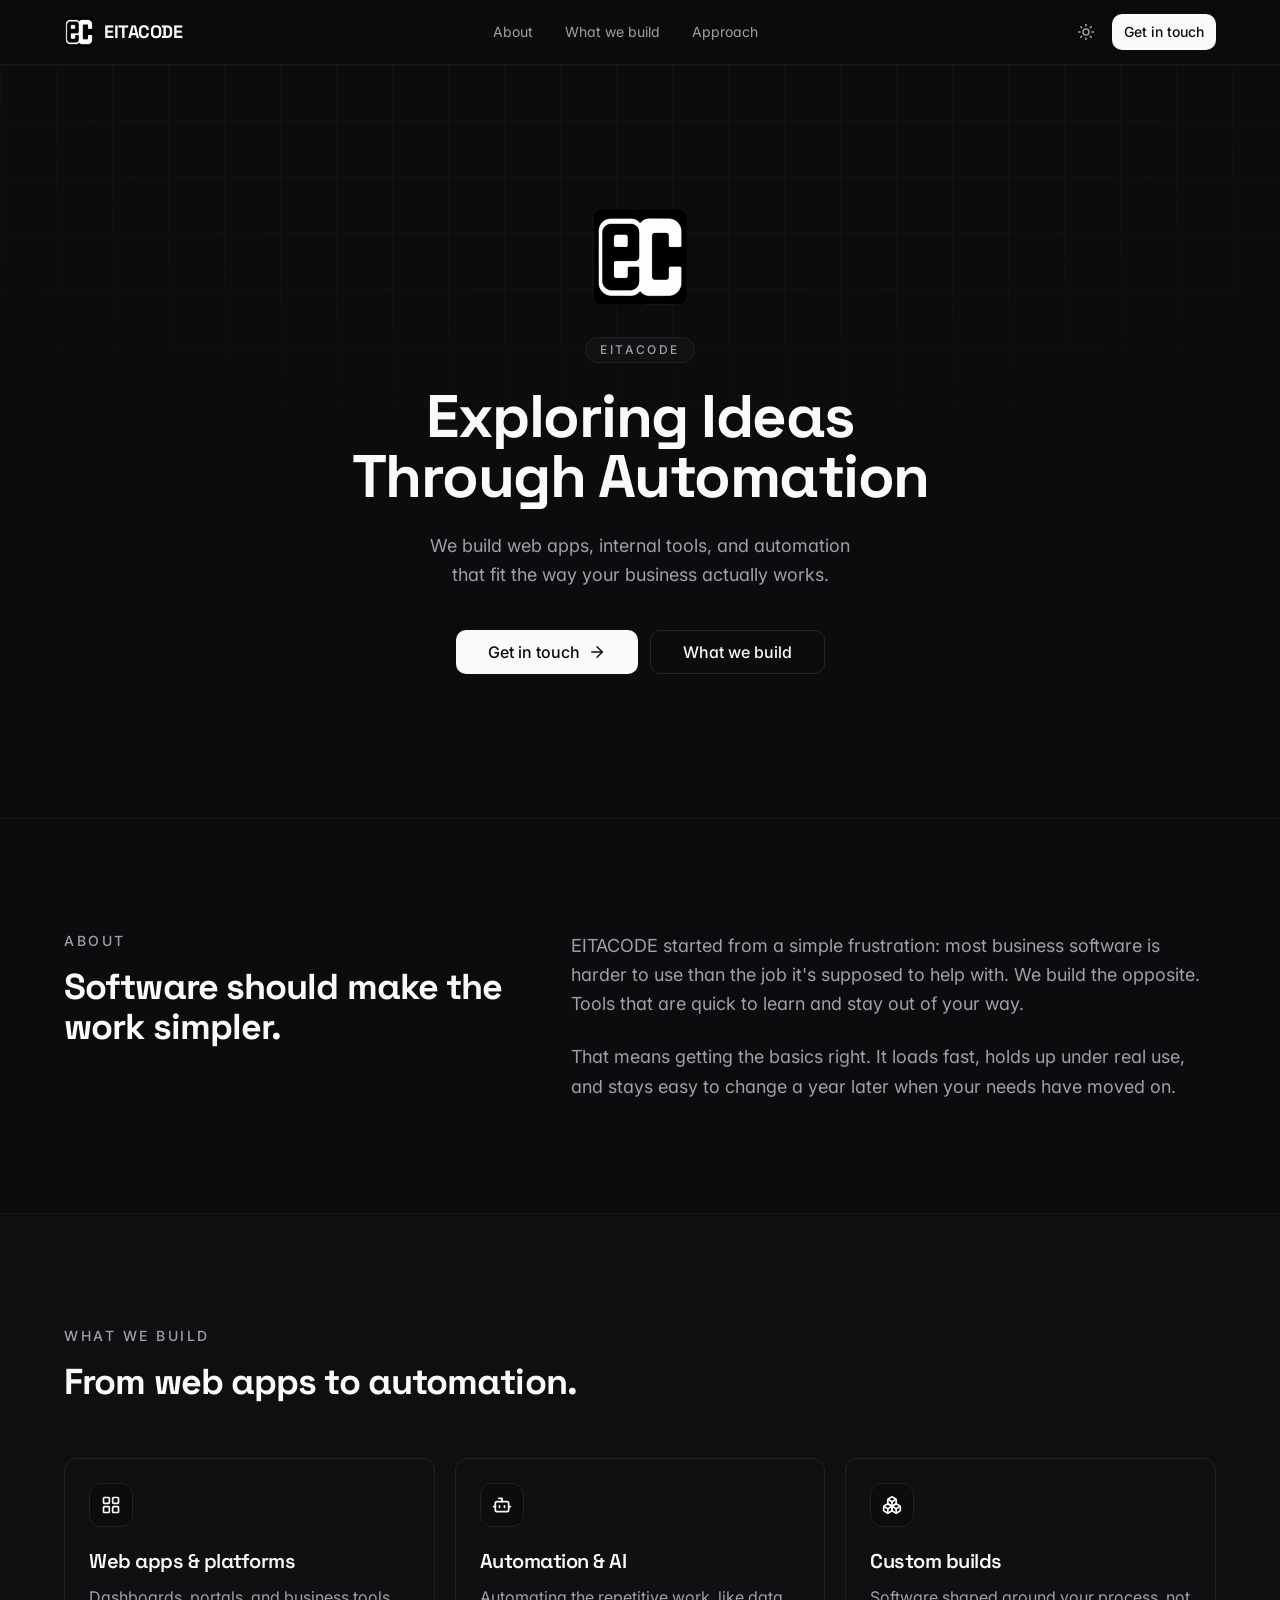
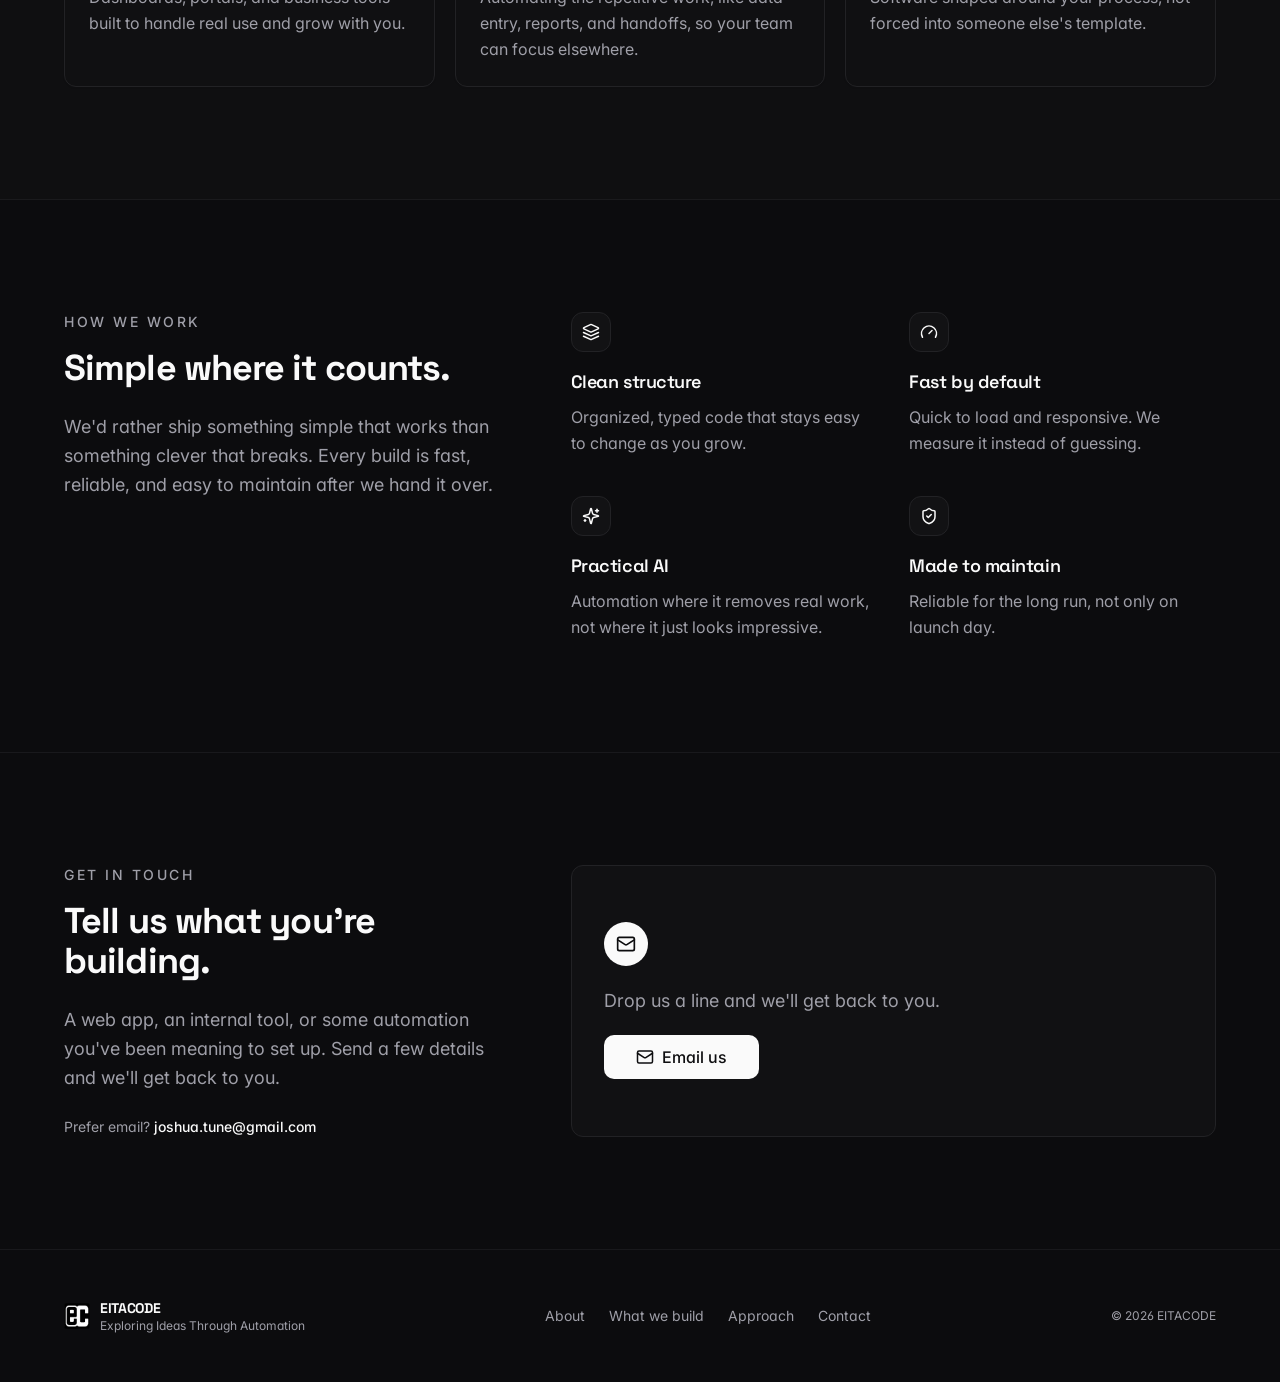
==== commit 498d8417: "auto deployment updates" ====
--- a/index.html
+++ b/index.html
@@ -41,13 +41,13 @@
 				}
 			})();
 		</script>
-		<link href="./_app/immutable/entry/start.DYAbBg29.js" rel="modulepreload">
-		<link href="./_app/immutable/chunks/D1KQ-3re.js" rel="modulepreload">
+		<link href="./_app/immutable/entry/start.COl5vtoN.js" rel="modulepreload">
+		<link href="./_app/immutable/chunks/BLtHMXRZ.js" rel="modulepreload">
 		<link href="./_app/immutable/chunks/CSo4MMku.js" rel="modulepreload">
-		<link href="./_app/immutable/entry/app.BUcoDokH.js" rel="modulepreload">
+		<link href="./_app/immutable/entry/app.D1xGSc-p.js" rel="modulepreload">
 		<link href="./_app/immutable/chunks/Cmk0C2nl.js" rel="modulepreload">
 		<link href="./_app/immutable/nodes/0.CCk-nRZJ.js" rel="modulepreload">
-		<link href="./_app/immutable/nodes/2.DESosxWP.js" rel="modulepreload">
+		<link href="./_app/immutable/nodes/2.DEx2aoP4.js" rel="modulepreload">
 		<title>EITACODE — Exploring Ideas Through Automation</title><!-- HEAD_svelte-1tvi328_START --><!-- HEAD_svelte-1tvi328_END -->
 		<link href="./_app/immutable/assets/0.DNdff5sg.css" rel="stylesheet">
 	</head>
@@ -62,20 +62,20 @@
 				stay out of your way.</p> <p>That means getting the basics right. It loads fast, holds up under real use, and stays easy
 				to change a year later when your needs have moved on.</p></div></div></section> <section id="build" class="border-b border-border/60 bg-secondary/20"><div class="container py-24 sm:py-28"><div class="mb-14 max-w-2xl" data-svelte-h="svelte-188ugsf"><p class="mb-4 text-sm font-medium uppercase tracking-[0.18em] text-muted-foreground">What we build</p> <h2 class="font-display text-3xl font-bold leading-tight tracking-tight sm:text-4xl">From web apps to automation.</h2></div> <div class="grid gap-5 md:grid-cols-3"><div class="rounded-xl border text-card-foreground shadow-sm h-full bg-card/60 transition-colors hover:border-foreground/20"><div class="flex flex-col space-y-1.5 p-6"><div class="mb-4 inline-flex h-11 w-11 items-center justify-center rounded-lg border border-border bg-background text-foreground"><svg xmlns="http://www.w3.org/2000/svg" width="20" height="20" viewBox="0 0 24 24" fill="none" stroke="currentColor" stroke-width="2" stroke-linecap="round" stroke-linejoin="round" class="lucide-icon lucide lucide-layout-grid"><rect width="7" height="7" x="3" y="3" rx="1"></rect><rect width="7" height="7" x="14" y="3" rx="1"></rect><rect width="7" height="7" x="14" y="14" rx="1"></rect><rect width="7" height="7" x="3" y="14" rx="1"></rect></svg></div> <h3 class="font-display text-xl font-semibold leading-tight tracking-tight">Web apps &amp; platforms</h3> <p class="text-muted-foreground pt-1 text-base leading-relaxed">Dashboards, portals, and business tools built to handle real use and grow with you.</p> </div> </div><div class="rounded-xl border text-card-foreground shadow-sm h-full bg-card/60 transition-colors hover:border-foreground/20"><div class="flex flex-col space-y-1.5 p-6"><div class="mb-4 inline-flex h-11 w-11 items-center justify-center rounded-lg border border-border bg-background text-foreground"><svg xmlns="http://www.w3.org/2000/svg" width="20" height="20" viewBox="0 0 24 24" fill="none" stroke="currentColor" stroke-width="2" stroke-linecap="round" stroke-linejoin="round" class="lucide-icon lucide lucide-bot"><path d="M12 8V4H8"></path><rect width="16" height="12" x="4" y="8" rx="2"></rect><path d="M2 14h2"></path><path d="M20 14h2"></path><path d="M15 13v2"></path><path d="M9 13v2"></path></svg></div> <h3 class="font-display text-xl font-semibold leading-tight tracking-tight">Automation &amp; AI</h3> <p class="text-muted-foreground pt-1 text-base leading-relaxed">Automating the repetitive work, like data entry, reports, and handoffs, so your team can focus elsewhere.</p> </div> </div><div class="rounded-xl border text-card-foreground shadow-sm h-full bg-card/60 transition-colors hover:border-foreground/20"><div class="flex flex-col space-y-1.5 p-6"><div class="mb-4 inline-flex h-11 w-11 items-center justify-center rounded-lg border border-border bg-background text-foreground"><svg xmlns="http://www.w3.org/2000/svg" width="20" height="20" viewBox="0 0 24 24" fill="none" stroke="currentColor" stroke-width="2" stroke-linecap="round" stroke-linejoin="round" class="lucide-icon lucide lucide-boxes"><path d="M2.97 12.92A2 2 0 0 0 2 14.63v3.24a2 2 0 0 0 .97 1.71l3 1.8a2 2 0 0 0 2.06 0L12 19v-5.5l-5-3-4.03 2.42Z"></path><path d="m7 16.5-4.74-2.85"></path><path d="m7 16.5 5-3"></path><path d="M7 16.5v5.17"></path><path d="M12 13.5V19l3.97 2.38a2 2 0 0 0 2.06 0l3-1.8a2 2 0 0 0 .97-1.71v-3.24a2 2 0 0 0-.97-1.71L17 10.5l-5 3Z"></path><path d="m17 16.5-5-3"></path><path d="m17 16.5 4.74-2.85"></path><path d="M17 16.5v5.17"></path><path d="M7.97 4.42A2 2 0 0 0 7 6.13v4.37l5 3 5-3V6.13a2 2 0 0 0-.97-1.71l-3-1.8a2 2 0 0 0-2.06 0l-3 1.8Z"></path><path d="M12 8 7.26 5.15"></path><path d="m12 8 4.74-2.85"></path><path d="M12 13.5V8"></path></svg></div> <h3 class="font-display text-xl font-semibold leading-tight tracking-tight">Custom builds</h3> <p class="text-muted-foreground pt-1 text-base leading-relaxed">Software shaped around your process, not forced into someone else's template.</p> </div> </div></div></div></section> <section id="approach" class="border-b border-border/60"><div class="container grid gap-12 py-24 sm:py-28 md:grid-cols-12 md:gap-16"><div class="md:col-span-5" data-svelte-h="svelte-iqgg0h"><p class="mb-4 text-sm font-medium uppercase tracking-[0.18em] text-muted-foreground">How we work</p> <h2 class="font-display text-3xl font-bold leading-tight tracking-tight sm:text-4xl">Simple where it counts.</h2> <p class="mt-6 text-lg leading-relaxed text-muted-foreground">We&#39;d rather ship something simple that works than something clever that breaks. Every build
 				is fast, reliable, and easy to maintain after we hand it over.</p></div> <div class="grid gap-x-8 gap-y-10 sm:grid-cols-2 md:col-span-7"><div><div class="mb-4 inline-flex h-10 w-10 items-center justify-center rounded-lg border border-border bg-secondary/40 text-foreground"><svg xmlns="http://www.w3.org/2000/svg" width="18" height="18" viewBox="0 0 24 24" fill="none" stroke="currentColor" stroke-width="2" stroke-linecap="round" stroke-linejoin="round" class="lucide-icon lucide lucide-layers"><path d="m12.83 2.18a2 2 0 0 0-1.66 0L2.6 6.08a1 1 0 0 0 0 1.83l8.58 3.91a2 2 0 0 0 1.66 0l8.58-3.9a1 1 0 0 0 0-1.83Z"></path><path d="m22 17.65-9.17 4.16a2 2 0 0 1-1.66 0L2 17.65"></path><path d="m22 12.65-9.17 4.16a2 2 0 0 1-1.66 0L2 12.65"></path></svg></div> <h3 class="font-display text-lg font-semibold tracking-tight">Clean structure</h3> <p class="mt-2 leading-relaxed text-muted-foreground">Organized, typed code that stays easy to change as you grow.</p> </div><div><div class="mb-4 inline-flex h-10 w-10 items-center justify-center rounded-lg border border-border bg-secondary/40 text-foreground"><svg xmlns="http://www.w3.org/2000/svg" width="18" height="18" viewBox="0 0 24 24" fill="none" stroke="currentColor" stroke-width="2" stroke-linecap="round" stroke-linejoin="round" class="lucide-icon lucide lucide-gauge"><path d="m12 14 4-4"></path><path d="M3.34 19a10 10 0 1 1 17.32 0"></path></svg></div> <h3 class="font-display text-lg font-semibold tracking-tight">Fast by default</h3> <p class="mt-2 leading-relaxed text-muted-foreground">Quick to load and responsive. We measure it instead of guessing.</p> </div><div><div class="mb-4 inline-flex h-10 w-10 items-center justify-center rounded-lg border border-border bg-secondary/40 text-foreground"><svg xmlns="http://www.w3.org/2000/svg" width="18" height="18" viewBox="0 0 24 24" fill="none" stroke="currentColor" stroke-width="2" stroke-linecap="round" stroke-linejoin="round" class="lucide-icon lucide lucide-sparkles"><path d="M9.937 15.5A2 2 0 0 0 8.5 14.063l-6.135-1.582a.5.5 0 0 1 0-.962L8.5 9.936A2 2 0 0 0 9.937 8.5l1.582-6.135a.5.5 0 0 1 .963 0L14.063 8.5A2 2 0 0 0 15.5 9.937l6.135 1.581a.5.5 0 0 1 0 .964L15.5 14.063a2 2 0 0 0-1.437 1.437l-1.582 6.135a.5.5 0 0 1-.963 0z"></path><path d="M20 3v4"></path><path d="M22 5h-4"></path><path d="M4 17v2"></path><path d="M5 18H3"></path></svg></div> <h3 class="font-display text-lg font-semibold tracking-tight">Practical AI</h3> <p class="mt-2 leading-relaxed text-muted-foreground">Automation where it removes real work, not where it just looks impressive.</p> </div><div><div class="mb-4 inline-flex h-10 w-10 items-center justify-center rounded-lg border border-border bg-secondary/40 text-foreground"><svg xmlns="http://www.w3.org/2000/svg" width="18" height="18" viewBox="0 0 24 24" fill="none" stroke="currentColor" stroke-width="2" stroke-linecap="round" stroke-linejoin="round" class="lucide-icon lucide lucide-shield-check"><path d="M20 13c0 5-3.5 7.5-7.66 8.95a1 1 0 0 1-.67-.01C7.5 20.5 4 18 4 13V6a1 1 0 0 1 1-1c2 0 4.5-1.2 6.24-2.72a1.17 1.17 0 0 1 1.52 0C14.51 3.81 17 5 19 5a1 1 0 0 1 1 1z"></path><path d="m9 12 2 2 4-4"></path></svg></div> <h3 class="font-display text-lg font-semibold tracking-tight">Made to maintain</h3> <p class="mt-2 leading-relaxed text-muted-foreground">Reliable for the long run, not only on launch day.</p> </div></div></div></section>  <section id="contact" class="border-b border-border/60"><div class="container grid gap-12 py-24 sm:py-28 md:grid-cols-12 md:gap-16"><div class="md:col-span-5"><p class="mb-4 text-sm font-medium uppercase tracking-[0.18em] text-muted-foreground" data-svelte-h="svelte-1ja6to3">Get in touch</p> <h2 class="font-display text-3xl font-bold leading-tight tracking-tight sm:text-4xl" data-svelte-h="svelte-1hjw8ur">Tell us what you&#39;re building.</h2> <p class="mt-6 text-lg leading-relaxed text-muted-foreground" data-svelte-h="svelte-1qrdegw">A web app, an internal tool, or some automation you&#39;ve been meaning to set up. Send a few
-				details and we&#39;ll get back to you.</p> <p class="mt-6 text-sm text-muted-foreground">Prefer email? <a href="mailto:joshua.tune@gmail.com" class="font-medium text-foreground underline-offset-4 hover:underline">joshua.tune@gmail.com</a></p></div> <div class="md:col-span-7"><form class="space-y-5" novalidate><div class="grid gap-5 sm:grid-cols-2"><div class="space-y-2"><label for="name" class="text-sm font-medium leading-none peer-disabled:cursor-not-allowed peer-disabled:opacity-70">Name</label> <input class="flex h-11 w-full rounded-md border border-input bg-background px-3 py-2 text-sm ring-offset-background transition-colors file:border-0 file:bg-transparent file:text-sm file:font-medium placeholder:text-muted-foreground focus-visible:outline-none focus-visible:ring-2 focus-visible:ring-ring focus-visible:ring-offset-2 disabled:cursor-not-allowed disabled:opacity-50" id="name" name="name" placeholder="Your name" autocomplete="name" value=""></div> <div class="space-y-2"><label for="email" class="text-sm font-medium leading-none peer-disabled:cursor-not-allowed peer-disabled:opacity-70">Email</label> <input class="flex h-11 w-full rounded-md border border-input bg-background px-3 py-2 text-sm ring-offset-background transition-colors file:border-0 file:bg-transparent file:text-sm file:font-medium placeholder:text-muted-foreground focus-visible:outline-none focus-visible:ring-2 focus-visible:ring-ring focus-visible:ring-offset-2 disabled:cursor-not-allowed disabled:opacity-50" id="email" name="email" type="email" placeholder="you@company.com" autocomplete="email" value=""></div></div> <div class="space-y-2"><label for="company" class="text-sm font-medium leading-none peer-disabled:cursor-not-allowed peer-disabled:opacity-70">Company <span class="text-muted-foreground" data-svelte-h="svelte-wtvwe3">(optional)</span></label> <input class="flex h-11 w-full rounded-md border border-input bg-background px-3 py-2 text-sm ring-offset-background transition-colors file:border-0 file:bg-transparent file:text-sm file:font-medium placeholder:text-muted-foreground focus-visible:outline-none focus-visible:ring-2 focus-visible:ring-ring focus-visible:ring-offset-2 disabled:cursor-not-allowed disabled:opacity-50" id="company" name="company" placeholder="Company or project" autocomplete="organization" value=""></div> <div class="space-y-2"><label for="message" class="text-sm font-medium leading-none peer-disabled:cursor-not-allowed peer-disabled:opacity-70">Message</label> <textarea class="flex min-h-[120px] w-full rounded-md border border-input bg-background px-3 py-2 text-sm ring-offset-background transition-colors placeholder:text-muted-foreground focus-visible:outline-none focus-visible:ring-2 focus-visible:ring-ring focus-visible:ring-offset-2 disabled:cursor-not-allowed disabled:opacity-50" id="message" name="message" placeholder="What do you want to build?" rows="5"></textarea></div>  <button type="submit" class="inline-flex items-center justify-center gap-2 whitespace-nowrap font-medium ring-offset-background transition-colors focus-visible:outline-none focus-visible:ring-2 focus-visible:ring-ring focus-visible:ring-offset-2 disabled:pointer-events-none disabled:opacity-50 bg-primary text-primary-foreground hover:bg-primary/90 h-11 rounded-md px-8 text-base w-full sm:w-auto">Send message
-							<svg xmlns="http://www.w3.org/2000/svg" width="18" height="18" viewBox="0 0 24 24" fill="none" stroke="currentColor" stroke-width="2" stroke-linecap="round" stroke-linejoin="round" class="lucide-icon lucide lucide-arrow-right"><path d="M5 12h14"></path><path d="m12 5 7 7-7 7"></path></svg></button></form></div></div></section></main> <footer class="bg-background"><div class="container flex flex-col items-center justify-between gap-6 py-12 sm:flex-row sm:gap-4"><div class="flex items-center gap-2.5"><img src="/logo-light-mode.png" width="26" height="26" alt="EITACODE" decoding="async" class="block shrink-0 dark:hidden"> <img src="/logo-dark-mode.png" width="26" height="26" alt="" aria-hidden="true" decoding="async" class="hidden shrink-0 dark:block"> <div class="leading-tight" data-svelte-h="svelte-1r4gtdk"><p class="font-display text-sm font-bold tracking-tight">EITACODE</p> <p class="text-xs text-muted-foreground">Exploring Ideas Through Automation</p></div></div> <nav class="flex flex-wrap items-center justify-center gap-x-6 gap-y-2"><a href="#philosophy" class="text-sm text-muted-foreground transition-colors hover:text-foreground">About </a><a href="#build" class="text-sm text-muted-foreground transition-colors hover:text-foreground">What we build </a><a href="#approach" class="text-sm text-muted-foreground transition-colors hover:text-foreground">Approach </a><a href="#contact" class="text-sm text-muted-foreground transition-colors hover:text-foreground">Contact </a></nav> <p class="text-xs text-muted-foreground">© 2026 EITACODE</p></div></footer> 
+				details and we&#39;ll get back to you.</p> <p class="mt-6 text-sm text-muted-foreground">Prefer email? <a href="mailto:joshua.tune@gmail.com" class="font-medium text-foreground underline-offset-4 hover:underline">joshua.tune@gmail.com</a></p></div> <div class="md:col-span-7"><div class="flex h-full flex-col items-start justify-center gap-5 rounded-xl border border-border bg-card p-8"><div class="inline-flex h-11 w-11 items-center justify-center rounded-full bg-foreground text-background"><svg xmlns="http://www.w3.org/2000/svg" width="20" height="20" viewBox="0 0 24 24" fill="none" stroke="currentColor" stroke-width="2" stroke-linecap="round" stroke-linejoin="round" class="lucide-icon lucide lucide-mail"><rect width="20" height="16" x="2" y="4" rx="2"></rect><path d="m22 7-8.97 5.7a1.94 1.94 0 0 1-2.06 0L2 7"></path></svg></div> <p class="text-lg leading-relaxed text-muted-foreground" data-svelte-h="svelte-1g50t5z">Drop us a line and we&#39;ll get back to you.</p> <a href="mailto:joshua.tune@gmail.com" class="inline-flex items-center justify-center gap-2 whitespace-nowrap font-medium ring-offset-background transition-colors focus-visible:outline-none focus-visible:ring-2 focus-visible:ring-ring focus-visible:ring-offset-2 disabled:pointer-events-none disabled:opacity-50 bg-primary text-primary-foreground hover:bg-primary/90 h-11 rounded-md px-8 text-base"><svg xmlns="http://www.w3.org/2000/svg" width="18" height="18" viewBox="0 0 24 24" fill="none" stroke="currentColor" stroke-width="2" stroke-linecap="round" stroke-linejoin="round" class="lucide-icon lucide lucide-mail"><rect width="20" height="16" x="2" y="4" rx="2"></rect><path d="m22 7-8.97 5.7a1.94 1.94 0 0 1-2.06 0L2 7"></path></svg>
+						Email us</a></div></div></div></section></main> <footer class="bg-background"><div class="container flex flex-col items-center justify-between gap-6 py-12 sm:flex-row sm:gap-4"><div class="flex items-center gap-2.5"><img src="/logo-light-mode.png" width="26" height="26" alt="EITACODE" decoding="async" class="block shrink-0 dark:hidden"> <img src="/logo-dark-mode.png" width="26" height="26" alt="" aria-hidden="true" decoding="async" class="hidden shrink-0 dark:block"> <div class="leading-tight" data-svelte-h="svelte-1r4gtdk"><p class="font-display text-sm font-bold tracking-tight">EITACODE</p> <p class="text-xs text-muted-foreground">Exploring Ideas Through Automation</p></div></div> <nav class="flex flex-wrap items-center justify-center gap-x-6 gap-y-2"><a href="#philosophy" class="text-sm text-muted-foreground transition-colors hover:text-foreground">About </a><a href="#build" class="text-sm text-muted-foreground transition-colors hover:text-foreground">What we build </a><a href="#approach" class="text-sm text-muted-foreground transition-colors hover:text-foreground">Approach </a><a href="#contact" class="text-sm text-muted-foreground transition-colors hover:text-foreground">Contact </a></nav> <p class="text-xs text-muted-foreground">© 2026 EITACODE</p></div></footer> 
 			
 			<script>
 				{
-					__sveltekit_odrtoa = {
+					__sveltekit_1yxxlcg = {
 						base: new URL(".", location).pathname.slice(0, -1)
 					};
 
 					const element = document.currentScript.parentElement;
 
 					Promise.all([
-						import("./_app/immutable/entry/start.DYAbBg29.js"),
-						import("./_app/immutable/entry/app.BUcoDokH.js")
+						import("./_app/immutable/entry/start.COl5vtoN.js"),
+						import("./_app/immutable/entry/app.D1xGSc-p.js")
 					]).then(([kit, app]) => {
 						kit.start(app, element, {
 							node_ids: [0, 2],
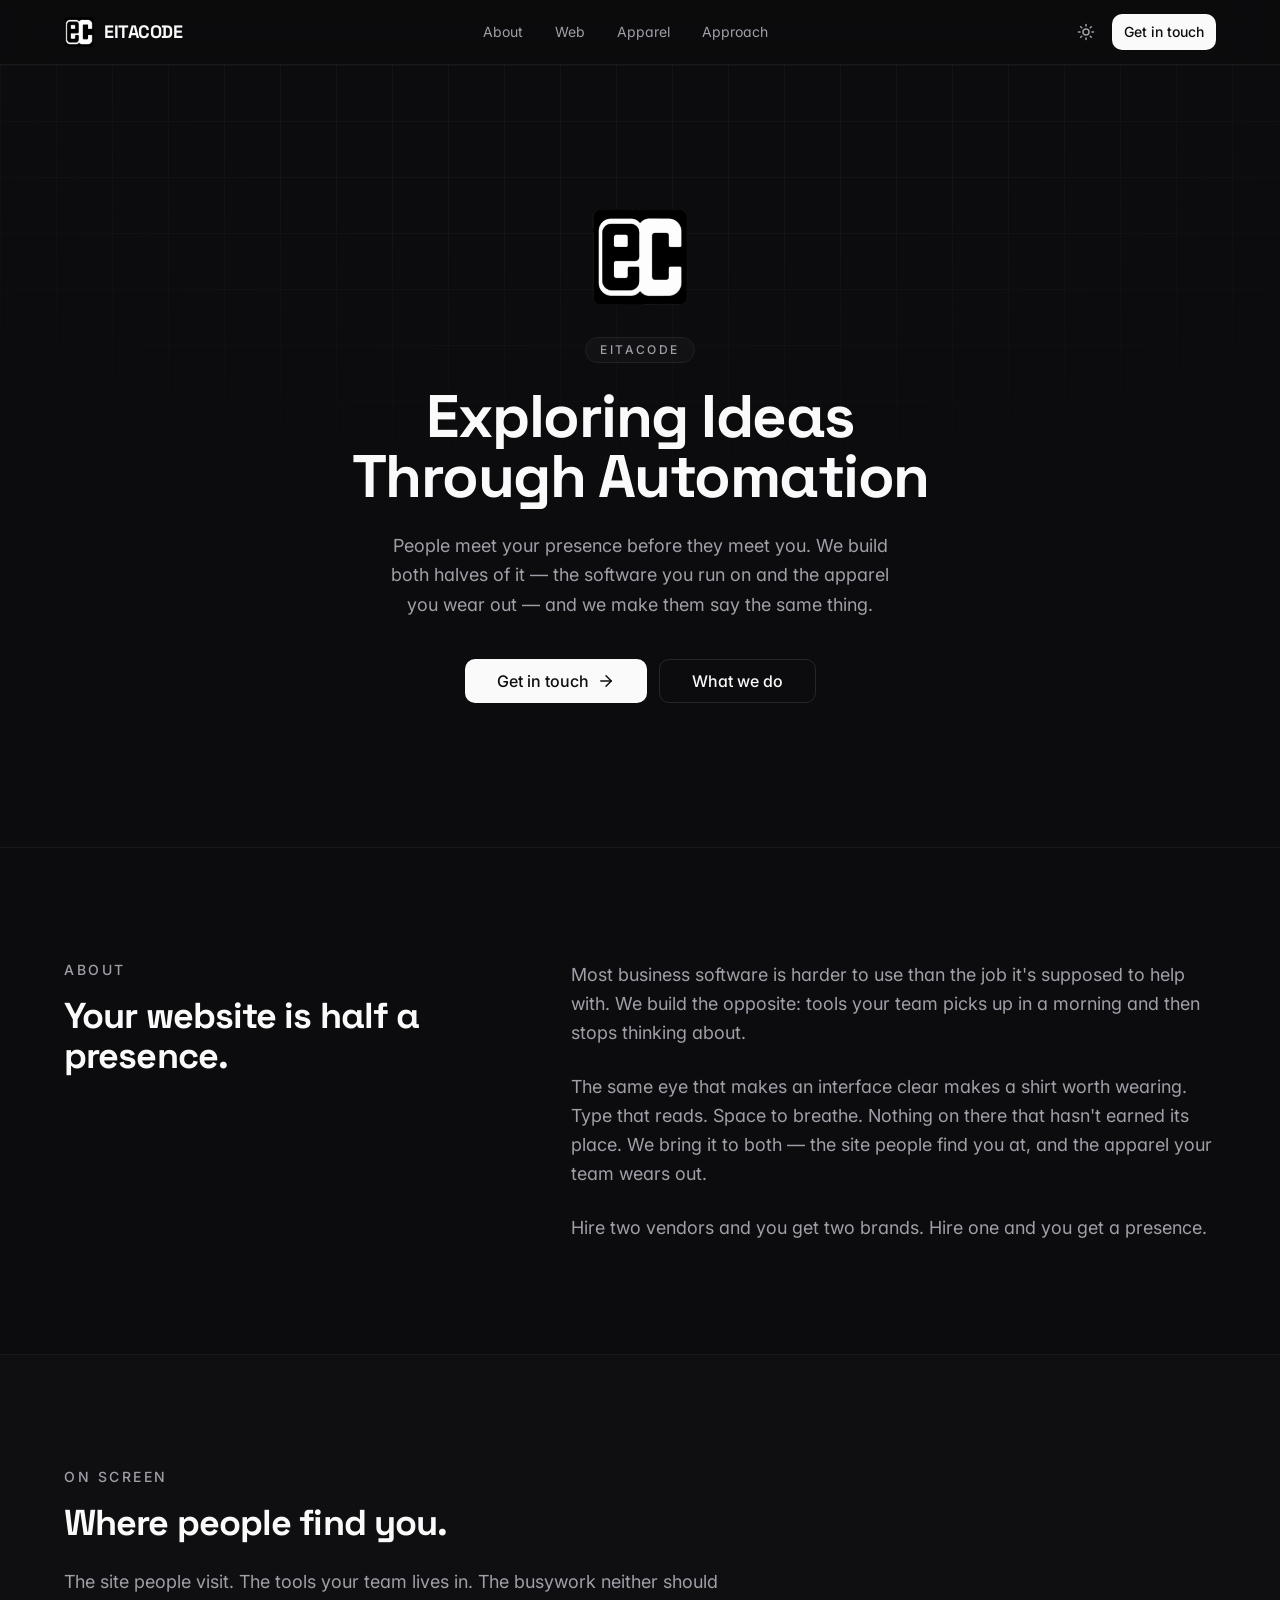
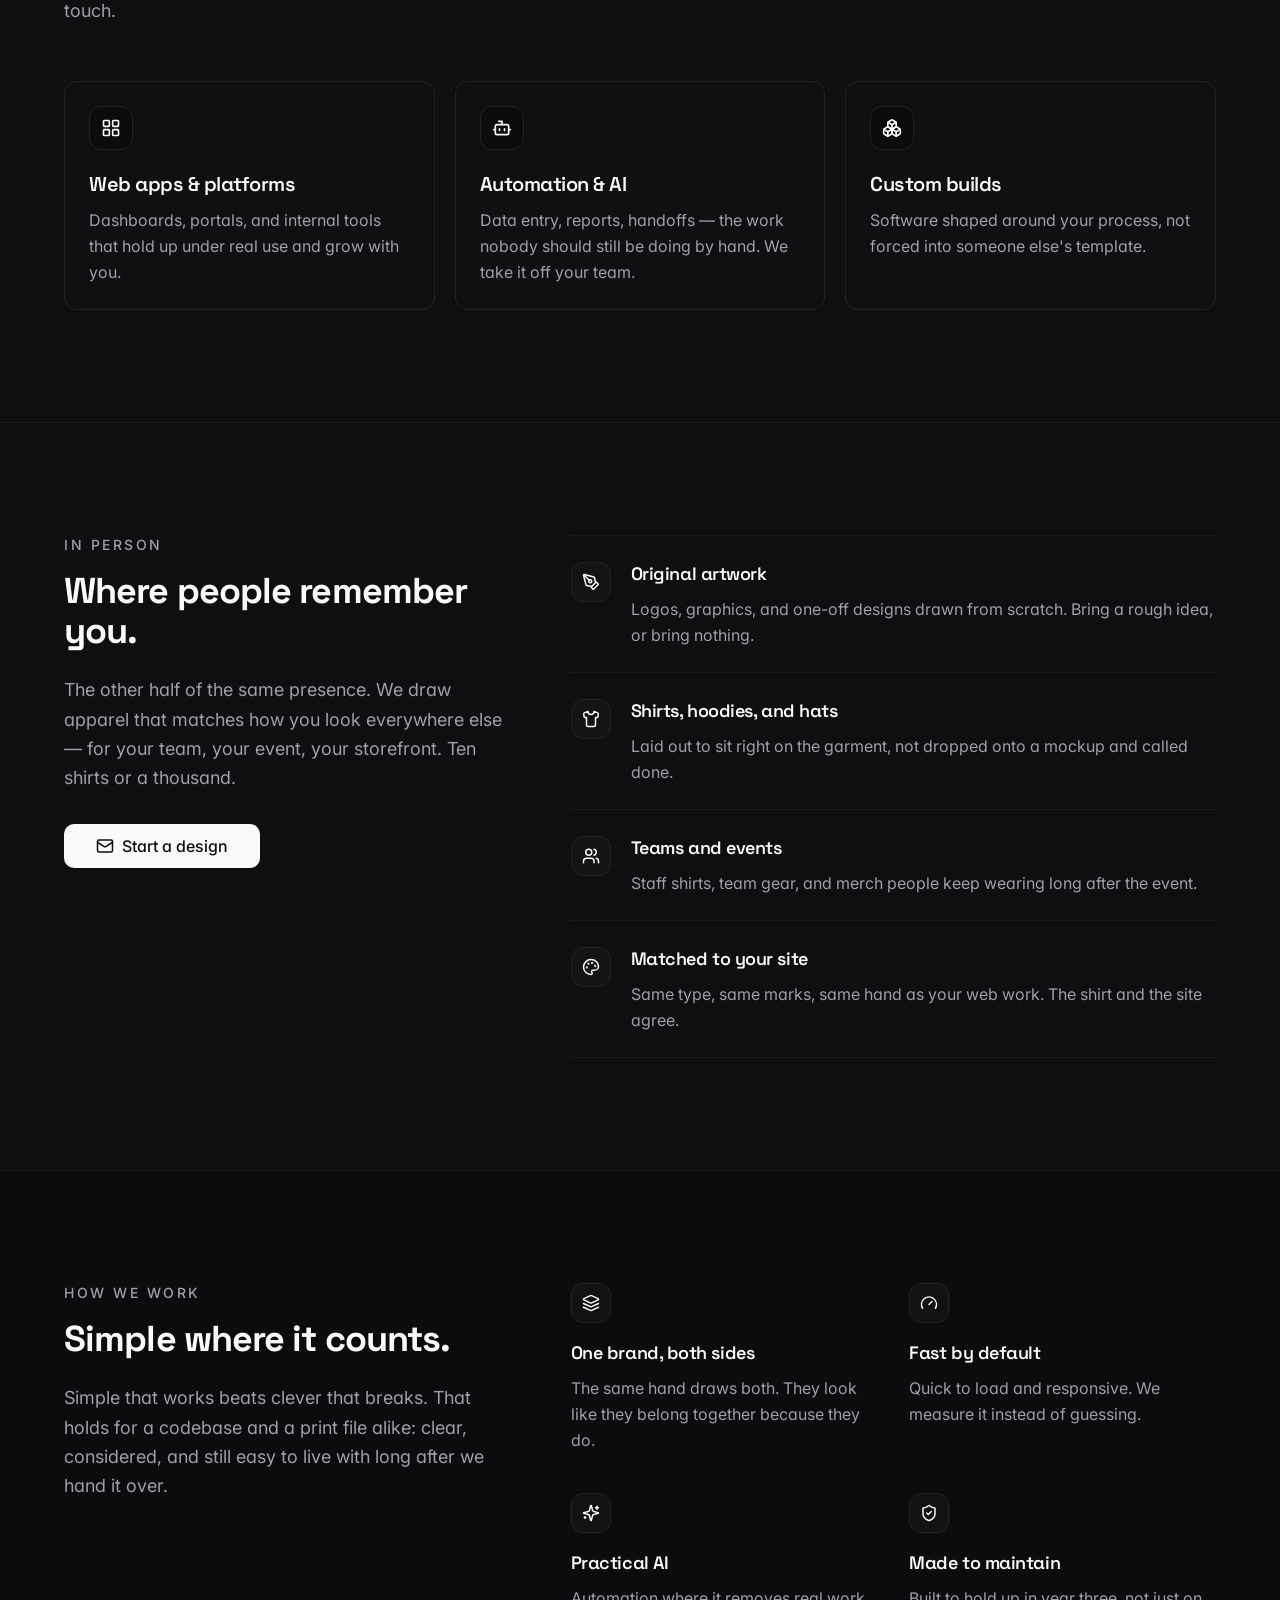
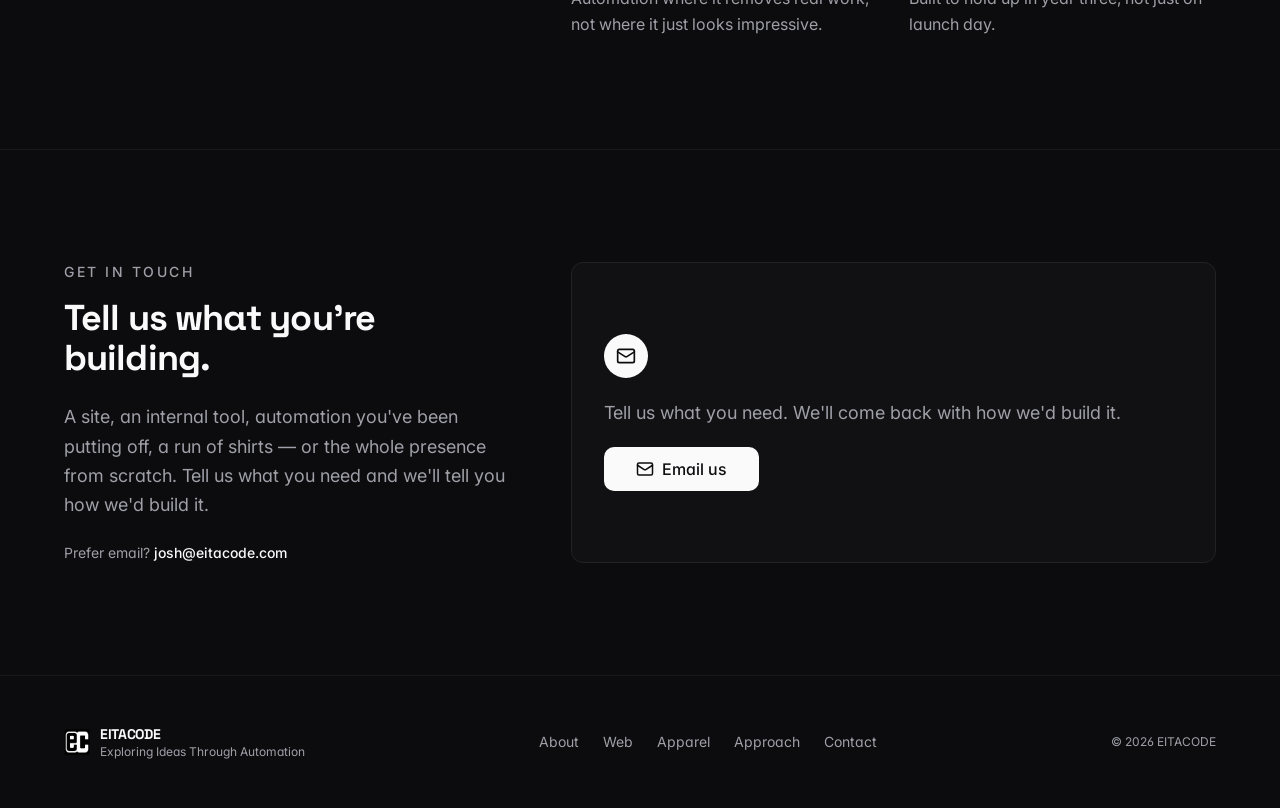
==== commit 8b34dfb2: "auto deployment updates" ====
--- a/index.html
+++ b/index.html
@@ -7,7 +7,7 @@
 		<meta name="viewport" content="width=device-width, initial-scale=1" />
 		<meta
 			name="description"
-			content="EITACODE — Exploring Ideas Through Automation. We build modern software platforms, AI-assisted workflows, and automation systems designed to create meaningful impact."
+			content="EITACODE builds both halves of your presence: the software you run on and the apparel you wear out. Web apps, AI-assisted automation, and custom apparel design from the same hand."
 		/>
 		<meta name="theme-color" content="#0a0a0b" />
 
@@ -16,7 +16,7 @@
 		<meta property="og:title" content="EITACODE — Exploring Ideas Through Automation" />
 		<meta
 			property="og:description"
-			content="Modern software platforms, AI-assisted workflows, and automation systems built with purpose."
+			content="Both halves of your presence, from the same hand. Web apps, automation, and custom apparel design."
 		/>
 		<meta name="twitter:card" content="summary_large_image" />
 
@@ -41,41 +41,43 @@
 				}
 			})();
 		</script>
-		<link href="./_app/immutable/entry/start.COl5vtoN.js" rel="modulepreload">
-		<link href="./_app/immutable/chunks/BLtHMXRZ.js" rel="modulepreload">
+		<link href="./_app/immutable/entry/start.HkLkmCfk.js" rel="modulepreload">
+		<link href="./_app/immutable/chunks/Dm4qXjzN.js" rel="modulepreload">
 		<link href="./_app/immutable/chunks/CSo4MMku.js" rel="modulepreload">
-		<link href="./_app/immutable/entry/app.D1xGSc-p.js" rel="modulepreload">
+		<link href="./_app/immutable/entry/app.BHL44DiB.js" rel="modulepreload">
 		<link href="./_app/immutable/chunks/Cmk0C2nl.js" rel="modulepreload">
-		<link href="./_app/immutable/nodes/0.CCk-nRZJ.js" rel="modulepreload">
-		<link href="./_app/immutable/nodes/2.DEx2aoP4.js" rel="modulepreload">
+		<link href="./_app/immutable/nodes/0.DQELFaXK.js" rel="modulepreload">
+		<link href="./_app/immutable/nodes/2.BarSbkzD.js" rel="modulepreload">
 		<title>EITACODE — Exploring Ideas Through Automation</title><!-- HEAD_svelte-1tvi328_START --><!-- HEAD_svelte-1tvi328_END -->
-		<link href="./_app/immutable/assets/0.DNdff5sg.css" rel="stylesheet">
+		<link href="./_app/immutable/assets/0.Cp59s41l.css" rel="stylesheet">
 	</head>
 	<body
 		data-sveltekit-preload-data="hover"
 		class="min-h-dvh bg-background text-foreground antialiased"
 	>
-		<div style="display: contents">   <header class="sticky top-0 z-50 w-full border-b border-border/60 bg-background/70 backdrop-blur-xl"><div class="container flex h-16 items-center justify-between gap-4"><a href="#top" class="flex items-center gap-2.5 font-display text-lg font-bold tracking-tight"><img src="/logo-light-mode.png" width="30" height="30" alt="EITACODE" decoding="async" class="block shrink-0 dark:hidden"> <img src="/logo-dark-mode.png" width="30" height="30" alt="" aria-hidden="true" decoding="async" class="hidden shrink-0 dark:block"> <span data-svelte-h="svelte-3pof82">EITACODE</span></a> <nav class="hidden items-center gap-8 md:flex"><a href="#philosophy" class="text-sm text-muted-foreground transition-colors hover:text-foreground">About </a><a href="#build" class="text-sm text-muted-foreground transition-colors hover:text-foreground">What we build </a><a href="#approach" class="text-sm text-muted-foreground transition-colors hover:text-foreground">Approach </a></nav> <div class="flex items-center gap-2"><button type="button" class="inline-flex h-9 w-9 items-center justify-center rounded-md text-muted-foreground transition-colors hover:bg-accent hover:text-foreground focus-visible:outline-none focus-visible:ring-2 focus-visible:ring-ring" aria-label="Switch to light mode"><svg xmlns="http://www.w3.org/2000/svg" width="18" height="18" viewBox="0 0 24 24" fill="none" stroke="currentColor" stroke-width="2" stroke-linecap="round" stroke-linejoin="round" class="lucide-icon lucide lucide-sun"><circle cx="12" cy="12" r="4"></circle><path d="M12 2v2"></path><path d="M12 20v2"></path><path d="m4.93 4.93 1.41 1.41"></path><path d="m17.66 17.66 1.41 1.41"></path><path d="M2 12h2"></path><path d="M20 12h2"></path><path d="m6.34 17.66-1.41 1.41"></path><path d="m19.07 4.93-1.41 1.41"></path></svg></button> <a href="#contact" class="items-center justify-center gap-2 whitespace-nowrap text-sm font-medium ring-offset-background transition-colors focus-visible:outline-none focus-visible:ring-2 focus-visible:ring-ring focus-visible:ring-offset-2 disabled:pointer-events-none disabled:opacity-50 bg-primary text-primary-foreground hover:bg-primary/90 h-9 rounded-md px-3 hidden sm:inline-flex">Get in touch</a></div></div></header> <main><section id="top" class="relative overflow-hidden border-b border-border/60"><div class="pointer-events-none absolute inset-0 grid-backdrop opacity-70" aria-hidden="true"></div> <div class="container relative flex flex-col items-center py-28 text-center sm:py-36"><div class="mb-8 animate-fade-up"><img src="/logo-light-mode.png" width="96" height="96" alt="EITACODE" decoding="async" class="block shrink-0 dark:hidden"> <img src="/logo-dark-mode.png" width="96" height="96" alt="" aria-hidden="true" decoding="async" class="hidden shrink-0 dark:block"></div> <span class="animate-fade-up mb-6 inline-flex items-center rounded-full border border-border bg-secondary/40 px-3.5 py-1 text-xs font-medium uppercase tracking-[0.2em] text-muted-foreground" data-svelte-h="svelte-86vnze">EITACODE</span> <h1 class="animate-fade-up max-w-4xl font-display text-4xl font-bold leading-[1.08] tracking-tight sm:text-6xl" data-svelte-h="svelte-dhobaq">Exploring Ideas<br class="hidden sm:block"> Through Automation</h1> <p class="animate-fade-up mt-6 max-w-2xl text-balance text-lg leading-relaxed text-muted-foreground" data-svelte-h="svelte-qcyshc">We build web apps, internal tools, and automation that fit the way your business actually
-			works.</p> <div class="animate-fade-up mt-10 flex flex-col gap-3 sm:flex-row"><a href="#contact" class="inline-flex items-center justify-center gap-2 whitespace-nowrap font-medium ring-offset-background transition-colors focus-visible:outline-none focus-visible:ring-2 focus-visible:ring-ring focus-visible:ring-offset-2 disabled:pointer-events-none disabled:opacity-50 bg-primary text-primary-foreground hover:bg-primary/90 h-11 rounded-md px-8 text-base">Get in touch
-				<svg xmlns="http://www.w3.org/2000/svg" width="18" height="18" viewBox="0 0 24 24" fill="none" stroke="currentColor" stroke-width="2" stroke-linecap="round" stroke-linejoin="round" class="lucide-icon lucide lucide-arrow-right"><path d="M5 12h14"></path><path d="m12 5 7 7-7 7"></path></svg></a> <a href="#build" class="inline-flex items-center justify-center gap-2 whitespace-nowrap font-medium ring-offset-background transition-colors focus-visible:outline-none focus-visible:ring-2 focus-visible:ring-ring focus-visible:ring-offset-2 disabled:pointer-events-none disabled:opacity-50 border border-input bg-background hover:bg-accent hover:text-accent-foreground h-11 rounded-md px-8 text-base">What we build</a></div></div></section> <section id="philosophy" class="border-b border-border/60" data-svelte-h="svelte-19qsnm"><div class="container grid gap-10 py-24 sm:py-28 md:grid-cols-12 md:gap-16"><div class="md:col-span-5"><p class="mb-4 text-sm font-medium uppercase tracking-[0.18em] text-muted-foreground">About</p> <h2 class="font-display text-3xl font-bold leading-tight tracking-tight sm:text-4xl">Software should make the work simpler.</h2></div> <div class="space-y-6 text-lg leading-relaxed text-muted-foreground md:col-span-7"><p>EITACODE started from a simple frustration: most business software is harder to use than the
-				job it&#39;s supposed to help with. We build the opposite. Tools that are quick to learn and
-				stay out of your way.</p> <p>That means getting the basics right. It loads fast, holds up under real use, and stays easy
-				to change a year later when your needs have moved on.</p></div></div></section> <section id="build" class="border-b border-border/60 bg-secondary/20"><div class="container py-24 sm:py-28"><div class="mb-14 max-w-2xl" data-svelte-h="svelte-188ugsf"><p class="mb-4 text-sm font-medium uppercase tracking-[0.18em] text-muted-foreground">What we build</p> <h2 class="font-display text-3xl font-bold leading-tight tracking-tight sm:text-4xl">From web apps to automation.</h2></div> <div class="grid gap-5 md:grid-cols-3"><div class="rounded-xl border text-card-foreground shadow-sm h-full bg-card/60 transition-colors hover:border-foreground/20"><div class="flex flex-col space-y-1.5 p-6"><div class="mb-4 inline-flex h-11 w-11 items-center justify-center rounded-lg border border-border bg-background text-foreground"><svg xmlns="http://www.w3.org/2000/svg" width="20" height="20" viewBox="0 0 24 24" fill="none" stroke="currentColor" stroke-width="2" stroke-linecap="round" stroke-linejoin="round" class="lucide-icon lucide lucide-layout-grid"><rect width="7" height="7" x="3" y="3" rx="1"></rect><rect width="7" height="7" x="14" y="3" rx="1"></rect><rect width="7" height="7" x="14" y="14" rx="1"></rect><rect width="7" height="7" x="3" y="14" rx="1"></rect></svg></div> <h3 class="font-display text-xl font-semibold leading-tight tracking-tight">Web apps &amp; platforms</h3> <p class="text-muted-foreground pt-1 text-base leading-relaxed">Dashboards, portals, and business tools built to handle real use and grow with you.</p> </div> </div><div class="rounded-xl border text-card-foreground shadow-sm h-full bg-card/60 transition-colors hover:border-foreground/20"><div class="flex flex-col space-y-1.5 p-6"><div class="mb-4 inline-flex h-11 w-11 items-center justify-center rounded-lg border border-border bg-background text-foreground"><svg xmlns="http://www.w3.org/2000/svg" width="20" height="20" viewBox="0 0 24 24" fill="none" stroke="currentColor" stroke-width="2" stroke-linecap="round" stroke-linejoin="round" class="lucide-icon lucide lucide-bot"><path d="M12 8V4H8"></path><rect width="16" height="12" x="4" y="8" rx="2"></rect><path d="M2 14h2"></path><path d="M20 14h2"></path><path d="M15 13v2"></path><path d="M9 13v2"></path></svg></div> <h3 class="font-display text-xl font-semibold leading-tight tracking-tight">Automation &amp; AI</h3> <p class="text-muted-foreground pt-1 text-base leading-relaxed">Automating the repetitive work, like data entry, reports, and handoffs, so your team can focus elsewhere.</p> </div> </div><div class="rounded-xl border text-card-foreground shadow-sm h-full bg-card/60 transition-colors hover:border-foreground/20"><div class="flex flex-col space-y-1.5 p-6"><div class="mb-4 inline-flex h-11 w-11 items-center justify-center rounded-lg border border-border bg-background text-foreground"><svg xmlns="http://www.w3.org/2000/svg" width="20" height="20" viewBox="0 0 24 24" fill="none" stroke="currentColor" stroke-width="2" stroke-linecap="round" stroke-linejoin="round" class="lucide-icon lucide lucide-boxes"><path d="M2.97 12.92A2 2 0 0 0 2 14.63v3.24a2 2 0 0 0 .97 1.71l3 1.8a2 2 0 0 0 2.06 0L12 19v-5.5l-5-3-4.03 2.42Z"></path><path d="m7 16.5-4.74-2.85"></path><path d="m7 16.5 5-3"></path><path d="M7 16.5v5.17"></path><path d="M12 13.5V19l3.97 2.38a2 2 0 0 0 2.06 0l3-1.8a2 2 0 0 0 .97-1.71v-3.24a2 2 0 0 0-.97-1.71L17 10.5l-5 3Z"></path><path d="m17 16.5-5-3"></path><path d="m17 16.5 4.74-2.85"></path><path d="M17 16.5v5.17"></path><path d="M7.97 4.42A2 2 0 0 0 7 6.13v4.37l5 3 5-3V6.13a2 2 0 0 0-.97-1.71l-3-1.8a2 2 0 0 0-2.06 0l-3 1.8Z"></path><path d="M12 8 7.26 5.15"></path><path d="m12 8 4.74-2.85"></path><path d="M12 13.5V8"></path></svg></div> <h3 class="font-display text-xl font-semibold leading-tight tracking-tight">Custom builds</h3> <p class="text-muted-foreground pt-1 text-base leading-relaxed">Software shaped around your process, not forced into someone else's template.</p> </div> </div></div></div></section> <section id="approach" class="border-b border-border/60"><div class="container grid gap-12 py-24 sm:py-28 md:grid-cols-12 md:gap-16"><div class="md:col-span-5" data-svelte-h="svelte-iqgg0h"><p class="mb-4 text-sm font-medium uppercase tracking-[0.18em] text-muted-foreground">How we work</p> <h2 class="font-display text-3xl font-bold leading-tight tracking-tight sm:text-4xl">Simple where it counts.</h2> <p class="mt-6 text-lg leading-relaxed text-muted-foreground">We&#39;d rather ship something simple that works than something clever that breaks. Every build
-				is fast, reliable, and easy to maintain after we hand it over.</p></div> <div class="grid gap-x-8 gap-y-10 sm:grid-cols-2 md:col-span-7"><div><div class="mb-4 inline-flex h-10 w-10 items-center justify-center rounded-lg border border-border bg-secondary/40 text-foreground"><svg xmlns="http://www.w3.org/2000/svg" width="18" height="18" viewBox="0 0 24 24" fill="none" stroke="currentColor" stroke-width="2" stroke-linecap="round" stroke-linejoin="round" class="lucide-icon lucide lucide-layers"><path d="m12.83 2.18a2 2 0 0 0-1.66 0L2.6 6.08a1 1 0 0 0 0 1.83l8.58 3.91a2 2 0 0 0 1.66 0l8.58-3.9a1 1 0 0 0 0-1.83Z"></path><path d="m22 17.65-9.17 4.16a2 2 0 0 1-1.66 0L2 17.65"></path><path d="m22 12.65-9.17 4.16a2 2 0 0 1-1.66 0L2 12.65"></path></svg></div> <h3 class="font-display text-lg font-semibold tracking-tight">Clean structure</h3> <p class="mt-2 leading-relaxed text-muted-foreground">Organized, typed code that stays easy to change as you grow.</p> </div><div><div class="mb-4 inline-flex h-10 w-10 items-center justify-center rounded-lg border border-border bg-secondary/40 text-foreground"><svg xmlns="http://www.w3.org/2000/svg" width="18" height="18" viewBox="0 0 24 24" fill="none" stroke="currentColor" stroke-width="2" stroke-linecap="round" stroke-linejoin="round" class="lucide-icon lucide lucide-gauge"><path d="m12 14 4-4"></path><path d="M3.34 19a10 10 0 1 1 17.32 0"></path></svg></div> <h3 class="font-display text-lg font-semibold tracking-tight">Fast by default</h3> <p class="mt-2 leading-relaxed text-muted-foreground">Quick to load and responsive. We measure it instead of guessing.</p> </div><div><div class="mb-4 inline-flex h-10 w-10 items-center justify-center rounded-lg border border-border bg-secondary/40 text-foreground"><svg xmlns="http://www.w3.org/2000/svg" width="18" height="18" viewBox="0 0 24 24" fill="none" stroke="currentColor" stroke-width="2" stroke-linecap="round" stroke-linejoin="round" class="lucide-icon lucide lucide-sparkles"><path d="M9.937 15.5A2 2 0 0 0 8.5 14.063l-6.135-1.582a.5.5 0 0 1 0-.962L8.5 9.936A2 2 0 0 0 9.937 8.5l1.582-6.135a.5.5 0 0 1 .963 0L14.063 8.5A2 2 0 0 0 15.5 9.937l6.135 1.581a.5.5 0 0 1 0 .964L15.5 14.063a2 2 0 0 0-1.437 1.437l-1.582 6.135a.5.5 0 0 1-.963 0z"></path><path d="M20 3v4"></path><path d="M22 5h-4"></path><path d="M4 17v2"></path><path d="M5 18H3"></path></svg></div> <h3 class="font-display text-lg font-semibold tracking-tight">Practical AI</h3> <p class="mt-2 leading-relaxed text-muted-foreground">Automation where it removes real work, not where it just looks impressive.</p> </div><div><div class="mb-4 inline-flex h-10 w-10 items-center justify-center rounded-lg border border-border bg-secondary/40 text-foreground"><svg xmlns="http://www.w3.org/2000/svg" width="18" height="18" viewBox="0 0 24 24" fill="none" stroke="currentColor" stroke-width="2" stroke-linecap="round" stroke-linejoin="round" class="lucide-icon lucide lucide-shield-check"><path d="M20 13c0 5-3.5 7.5-7.66 8.95a1 1 0 0 1-.67-.01C7.5 20.5 4 18 4 13V6a1 1 0 0 1 1-1c2 0 4.5-1.2 6.24-2.72a1.17 1.17 0 0 1 1.52 0C14.51 3.81 17 5 19 5a1 1 0 0 1 1 1z"></path><path d="m9 12 2 2 4-4"></path></svg></div> <h3 class="font-display text-lg font-semibold tracking-tight">Made to maintain</h3> <p class="mt-2 leading-relaxed text-muted-foreground">Reliable for the long run, not only on launch day.</p> </div></div></div></section>  <section id="contact" class="border-b border-border/60"><div class="container grid gap-12 py-24 sm:py-28 md:grid-cols-12 md:gap-16"><div class="md:col-span-5"><p class="mb-4 text-sm font-medium uppercase tracking-[0.18em] text-muted-foreground" data-svelte-h="svelte-1ja6to3">Get in touch</p> <h2 class="font-display text-3xl font-bold leading-tight tracking-tight sm:text-4xl" data-svelte-h="svelte-1hjw8ur">Tell us what you&#39;re building.</h2> <p class="mt-6 text-lg leading-relaxed text-muted-foreground" data-svelte-h="svelte-1qrdegw">A web app, an internal tool, or some automation you&#39;ve been meaning to set up. Send a few
-				details and we&#39;ll get back to you.</p> <p class="mt-6 text-sm text-muted-foreground">Prefer email? <a href="mailto:joshua.tune@gmail.com" class="font-medium text-foreground underline-offset-4 hover:underline">joshua.tune@gmail.com</a></p></div> <div class="md:col-span-7"><div class="flex h-full flex-col items-start justify-center gap-5 rounded-xl border border-border bg-card p-8"><div class="inline-flex h-11 w-11 items-center justify-center rounded-full bg-foreground text-background"><svg xmlns="http://www.w3.org/2000/svg" width="20" height="20" viewBox="0 0 24 24" fill="none" stroke="currentColor" stroke-width="2" stroke-linecap="round" stroke-linejoin="round" class="lucide-icon lucide lucide-mail"><rect width="20" height="16" x="2" y="4" rx="2"></rect><path d="m22 7-8.97 5.7a1.94 1.94 0 0 1-2.06 0L2 7"></path></svg></div> <p class="text-lg leading-relaxed text-muted-foreground" data-svelte-h="svelte-1g50t5z">Drop us a line and we&#39;ll get back to you.</p> <a href="mailto:joshua.tune@gmail.com" class="inline-flex items-center justify-center gap-2 whitespace-nowrap font-medium ring-offset-background transition-colors focus-visible:outline-none focus-visible:ring-2 focus-visible:ring-ring focus-visible:ring-offset-2 disabled:pointer-events-none disabled:opacity-50 bg-primary text-primary-foreground hover:bg-primary/90 h-11 rounded-md px-8 text-base"><svg xmlns="http://www.w3.org/2000/svg" width="18" height="18" viewBox="0 0 24 24" fill="none" stroke="currentColor" stroke-width="2" stroke-linecap="round" stroke-linejoin="round" class="lucide-icon lucide lucide-mail"><rect width="20" height="16" x="2" y="4" rx="2"></rect><path d="m22 7-8.97 5.7a1.94 1.94 0 0 1-2.06 0L2 7"></path></svg>
-						Email us</a></div></div></div></section></main> <footer class="bg-background"><div class="container flex flex-col items-center justify-between gap-6 py-12 sm:flex-row sm:gap-4"><div class="flex items-center gap-2.5"><img src="/logo-light-mode.png" width="26" height="26" alt="EITACODE" decoding="async" class="block shrink-0 dark:hidden"> <img src="/logo-dark-mode.png" width="26" height="26" alt="" aria-hidden="true" decoding="async" class="hidden shrink-0 dark:block"> <div class="leading-tight" data-svelte-h="svelte-1r4gtdk"><p class="font-display text-sm font-bold tracking-tight">EITACODE</p> <p class="text-xs text-muted-foreground">Exploring Ideas Through Automation</p></div></div> <nav class="flex flex-wrap items-center justify-center gap-x-6 gap-y-2"><a href="#philosophy" class="text-sm text-muted-foreground transition-colors hover:text-foreground">About </a><a href="#build" class="text-sm text-muted-foreground transition-colors hover:text-foreground">What we build </a><a href="#approach" class="text-sm text-muted-foreground transition-colors hover:text-foreground">Approach </a><a href="#contact" class="text-sm text-muted-foreground transition-colors hover:text-foreground">Contact </a></nav> <p class="text-xs text-muted-foreground">© 2026 EITACODE</p></div></footer> 
+		<div style="display: contents">   <header class="sticky top-0 z-50 w-full border-b border-border/60 bg-background/70 backdrop-blur-xl"><div class="container flex h-16 items-center justify-between gap-4"><a href="#top" class="flex items-center gap-2.5 font-display text-lg font-bold tracking-tight"><img src="/logo-light-mode.png" width="30" height="30" alt="EITACODE" decoding="async" class="block shrink-0 dark:hidden"> <img src="/logo-dark-mode.png" width="30" height="30" alt="" aria-hidden="true" decoding="async" class="hidden shrink-0 dark:block"> <span data-svelte-h="svelte-3pof82">EITACODE</span></a> <nav class="hidden items-center gap-8 md:flex"><a href="#philosophy" class="text-sm text-muted-foreground transition-colors hover:text-foreground">About </a><a href="#build" class="text-sm text-muted-foreground transition-colors hover:text-foreground">Web </a><a href="#apparel" class="text-sm text-muted-foreground transition-colors hover:text-foreground">Apparel </a><a href="#approach" class="text-sm text-muted-foreground transition-colors hover:text-foreground">Approach </a></nav> <div class="flex items-center gap-2"><button type="button" class="inline-flex h-9 w-9 items-center justify-center rounded-md text-muted-foreground transition-colors hover:bg-accent hover:text-foreground focus-visible:outline-none focus-visible:ring-2 focus-visible:ring-ring" aria-label="Switch to light mode"><svg xmlns="http://www.w3.org/2000/svg" width="18" height="18" viewBox="0 0 24 24" fill="none" stroke="currentColor" stroke-width="2" stroke-linecap="round" stroke-linejoin="round" class="lucide-icon lucide lucide-sun"><circle cx="12" cy="12" r="4"></circle><path d="M12 2v2"></path><path d="M12 20v2"></path><path d="m4.93 4.93 1.41 1.41"></path><path d="m17.66 17.66 1.41 1.41"></path><path d="M2 12h2"></path><path d="M20 12h2"></path><path d="m6.34 17.66-1.41 1.41"></path><path d="m19.07 4.93-1.41 1.41"></path></svg></button> <a href="#contact" class="items-center justify-center gap-2 whitespace-nowrap text-sm font-medium ring-offset-background transition-colors focus-visible:outline-none focus-visible:ring-2 focus-visible:ring-ring focus-visible:ring-offset-2 disabled:pointer-events-none disabled:opacity-50 bg-primary text-primary-foreground hover:bg-primary/90 h-9 rounded-md px-3 hidden sm:inline-flex">Get in touch</a></div></div></header> <main><section id="top" class="relative overflow-hidden border-b border-border/60"><div class="pointer-events-none absolute inset-0 grid-backdrop opacity-70" aria-hidden="true"></div> <div class="container relative flex flex-col items-center py-28 text-center sm:py-36"><div class="mb-8 animate-fade-up"><img src="/logo-light-mode.png" width="96" height="96" alt="EITACODE" decoding="async" class="block shrink-0 dark:hidden"> <img src="/logo-dark-mode.png" width="96" height="96" alt="" aria-hidden="true" decoding="async" class="hidden shrink-0 dark:block"></div> <span class="animate-fade-up mb-6 inline-flex items-center rounded-full border border-border bg-secondary/40 px-3.5 py-1 text-xs font-medium uppercase tracking-[0.2em] text-muted-foreground" data-svelte-h="svelte-86vnze">EITACODE</span> <h1 class="animate-fade-up max-w-4xl font-display text-4xl font-bold leading-[1.08] tracking-tight sm:text-6xl" data-svelte-h="svelte-dhobaq">Exploring Ideas<br class="hidden sm:block"> Through Automation</h1> <p class="animate-fade-up mt-6 max-w-2xl text-balance text-lg leading-relaxed text-muted-foreground" data-svelte-h="svelte-16765hf">People meet your presence before they meet you. We build both halves of it — the software you
+			run on and the apparel you wear out — and we make them say the same thing.</p> <div class="animate-fade-up mt-10 flex flex-col gap-3 sm:flex-row"><a href="#contact" class="inline-flex items-center justify-center gap-2 whitespace-nowrap font-medium ring-offset-background transition-colors focus-visible:outline-none focus-visible:ring-2 focus-visible:ring-ring focus-visible:ring-offset-2 disabled:pointer-events-none disabled:opacity-50 bg-primary text-primary-foreground hover:bg-primary/90 h-11 rounded-md px-8 text-base">Get in touch
+				<svg xmlns="http://www.w3.org/2000/svg" width="18" height="18" viewBox="0 0 24 24" fill="none" stroke="currentColor" stroke-width="2" stroke-linecap="round" stroke-linejoin="round" class="lucide-icon lucide lucide-arrow-right"><path d="M5 12h14"></path><path d="m12 5 7 7-7 7"></path></svg></a> <a href="#build" class="inline-flex items-center justify-center gap-2 whitespace-nowrap font-medium ring-offset-background transition-colors focus-visible:outline-none focus-visible:ring-2 focus-visible:ring-ring focus-visible:ring-offset-2 disabled:pointer-events-none disabled:opacity-50 border border-input bg-background hover:bg-accent hover:text-accent-foreground h-11 rounded-md px-8 text-base">What we do</a></div></div></section> <section id="philosophy" class="border-b border-border/60" data-svelte-h="svelte-10jw5gr"><div class="container grid gap-10 py-24 sm:py-28 md:grid-cols-12 md:gap-16"><div class="md:col-span-5"><p class="mb-4 text-sm font-medium uppercase tracking-[0.18em] text-muted-foreground">About</p> <h2 class="font-display text-3xl font-bold leading-tight tracking-tight sm:text-4xl">Your website is half a presence.</h2></div> <div class="space-y-6 text-lg leading-relaxed text-muted-foreground md:col-span-7"><p>Most business software is harder to use than the job it&#39;s supposed to help with. We build
+				the opposite: tools your team picks up in a morning and then stops thinking about.</p> <p>The same eye that makes an interface clear makes a shirt worth wearing. Type that reads.
+				Space to breathe. Nothing on there that hasn&#39;t earned its place. We bring it to both — the
+				site people find you at, and the apparel your team wears out.</p> <p>Hire two vendors and you get two brands. Hire one and you get a presence.</p></div></div></section> <section id="build" class="border-b border-border/60 bg-secondary/20"><div class="container py-24 sm:py-28"><div class="mb-14 max-w-2xl" data-svelte-h="svelte-mssxne"><p class="mb-4 text-sm font-medium uppercase tracking-[0.18em] text-muted-foreground">On screen</p> <h2 class="font-display text-3xl font-bold leading-tight tracking-tight sm:text-4xl">Where people find you.</h2> <p class="mt-6 text-lg leading-relaxed text-muted-foreground">The site people visit. The tools your team lives in. The busywork neither should touch.</p></div> <div class="grid gap-5 md:grid-cols-3"><div class="rounded-xl border text-card-foreground shadow-sm h-full bg-card/60 transition-colors hover:border-foreground/20"><div class="flex flex-col space-y-1.5 p-6"><div class="mb-4 inline-flex h-11 w-11 items-center justify-center rounded-lg border border-border bg-background text-foreground"><svg xmlns="http://www.w3.org/2000/svg" width="20" height="20" viewBox="0 0 24 24" fill="none" stroke="currentColor" stroke-width="2" stroke-linecap="round" stroke-linejoin="round" class="lucide-icon lucide lucide-layout-grid"><rect width="7" height="7" x="3" y="3" rx="1"></rect><rect width="7" height="7" x="14" y="3" rx="1"></rect><rect width="7" height="7" x="14" y="14" rx="1"></rect><rect width="7" height="7" x="3" y="14" rx="1"></rect></svg></div> <h3 class="font-display text-xl font-semibold leading-tight tracking-tight">Web apps &amp; platforms</h3> <p class="text-muted-foreground pt-1 text-base leading-relaxed">Dashboards, portals, and internal tools that hold up under real use and grow with you.</p> </div> </div><div class="rounded-xl border text-card-foreground shadow-sm h-full bg-card/60 transition-colors hover:border-foreground/20"><div class="flex flex-col space-y-1.5 p-6"><div class="mb-4 inline-flex h-11 w-11 items-center justify-center rounded-lg border border-border bg-background text-foreground"><svg xmlns="http://www.w3.org/2000/svg" width="20" height="20" viewBox="0 0 24 24" fill="none" stroke="currentColor" stroke-width="2" stroke-linecap="round" stroke-linejoin="round" class="lucide-icon lucide lucide-bot"><path d="M12 8V4H8"></path><rect width="16" height="12" x="4" y="8" rx="2"></rect><path d="M2 14h2"></path><path d="M20 14h2"></path><path d="M15 13v2"></path><path d="M9 13v2"></path></svg></div> <h3 class="font-display text-xl font-semibold leading-tight tracking-tight">Automation &amp; AI</h3> <p class="text-muted-foreground pt-1 text-base leading-relaxed">Data entry, reports, handoffs — the work nobody should still be doing by hand. We take it off your team.</p> </div> </div><div class="rounded-xl border text-card-foreground shadow-sm h-full bg-card/60 transition-colors hover:border-foreground/20"><div class="flex flex-col space-y-1.5 p-6"><div class="mb-4 inline-flex h-11 w-11 items-center justify-center rounded-lg border border-border bg-background text-foreground"><svg xmlns="http://www.w3.org/2000/svg" width="20" height="20" viewBox="0 0 24 24" fill="none" stroke="currentColor" stroke-width="2" stroke-linecap="round" stroke-linejoin="round" class="lucide-icon lucide lucide-boxes"><path d="M2.97 12.92A2 2 0 0 0 2 14.63v3.24a2 2 0 0 0 .97 1.71l3 1.8a2 2 0 0 0 2.06 0L12 19v-5.5l-5-3-4.03 2.42Z"></path><path d="m7 16.5-4.74-2.85"></path><path d="m7 16.5 5-3"></path><path d="M7 16.5v5.17"></path><path d="M12 13.5V19l3.97 2.38a2 2 0 0 0 2.06 0l3-1.8a2 2 0 0 0 .97-1.71v-3.24a2 2 0 0 0-.97-1.71L17 10.5l-5 3Z"></path><path d="m17 16.5-5-3"></path><path d="m17 16.5 4.74-2.85"></path><path d="M17 16.5v5.17"></path><path d="M7.97 4.42A2 2 0 0 0 7 6.13v4.37l5 3 5-3V6.13a2 2 0 0 0-.97-1.71l-3-1.8a2 2 0 0 0-2.06 0l-3 1.8Z"></path><path d="M12 8 7.26 5.15"></path><path d="m12 8 4.74-2.85"></path><path d="M12 13.5V8"></path></svg></div> <h3 class="font-display text-xl font-semibold leading-tight tracking-tight">Custom builds</h3> <p class="text-muted-foreground pt-1 text-base leading-relaxed">Software shaped around your process, not forced into someone else's template.</p> </div> </div></div></div></section> <section id="apparel" class="border-b border-border/60 bg-secondary/20"><div class="container grid gap-12 py-24 sm:py-28 md:grid-cols-12 md:gap-16"><div class="md:col-span-5"><p class="mb-4 text-sm font-medium uppercase tracking-[0.18em] text-muted-foreground" data-svelte-h="svelte-1e2zga9">In person</p> <h2 class="font-display text-3xl font-bold leading-tight tracking-tight sm:text-4xl" data-svelte-h="svelte-1mdvi8l">Where people remember you.</h2> <p class="mt-6 text-lg leading-relaxed text-muted-foreground" data-svelte-h="svelte-10anbyw">The other half of the same presence. We draw apparel that matches how you look everywhere
+				else — for your team, your event, your storefront. Ten shirts or a thousand.</p> <div class="mt-8"><a href="mailto:josh@eitacode.com?subject=Custom%20apparel%20design" class="inline-flex items-center justify-center gap-2 whitespace-nowrap font-medium ring-offset-background transition-colors focus-visible:outline-none focus-visible:ring-2 focus-visible:ring-ring focus-visible:ring-offset-2 disabled:pointer-events-none disabled:opacity-50 bg-primary text-primary-foreground hover:bg-primary/90 h-11 rounded-md px-8 text-base"><svg xmlns="http://www.w3.org/2000/svg" width="18" height="18" viewBox="0 0 24 24" fill="none" stroke="currentColor" stroke-width="2" stroke-linecap="round" stroke-linejoin="round" class="lucide-icon lucide lucide-mail"><rect width="20" height="16" x="2" y="4" rx="2"></rect><path d="m22 7-8.97 5.7a1.94 1.94 0 0 1-2.06 0L2 7"></path></svg>
+					Start a design</a></div></div> <div class="md:col-span-7"><div class="divide-y divide-border/60 border-y border-border/60"><div class="flex gap-5 py-6"><div class="mt-0.5 inline-flex h-10 w-10 shrink-0 items-center justify-center rounded-lg border border-border bg-secondary/40 text-foreground"><svg xmlns="http://www.w3.org/2000/svg" width="18" height="18" viewBox="0 0 24 24" fill="none" stroke="currentColor" stroke-width="2" stroke-linecap="round" stroke-linejoin="round" class="lucide-icon lucide lucide-pen-tool"><path d="M15.707 21.293a1 1 0 0 1-1.414 0l-1.586-1.586a1 1 0 0 1 0-1.414l5.586-5.586a1 1 0 0 1 1.414 0l1.586 1.586a1 1 0 0 1 0 1.414z"></path><path d="m18 13-1.375-6.874a1 1 0 0 0-.746-.776L3.235 2.028a1 1 0 0 0-1.207 1.207L5.35 15.879a1 1 0 0 0 .776.746L13 18"></path><path d="m2.3 2.3 7.286 7.286"></path><circle cx="11" cy="11" r="2"></circle></svg></div> <div><h3 class="font-display text-lg font-semibold tracking-tight">Original artwork</h3> <p class="mt-2 leading-relaxed text-muted-foreground">Logos, graphics, and one-off designs drawn from scratch. Bring a rough idea, or bring nothing.</p></div> </div><div class="flex gap-5 py-6"><div class="mt-0.5 inline-flex h-10 w-10 shrink-0 items-center justify-center rounded-lg border border-border bg-secondary/40 text-foreground"><svg xmlns="http://www.w3.org/2000/svg" width="18" height="18" viewBox="0 0 24 24" fill="none" stroke="currentColor" stroke-width="2" stroke-linecap="round" stroke-linejoin="round" class="lucide-icon lucide lucide-shirt"><path d="M20.38 3.46 16 2a4 4 0 0 1-8 0L3.62 3.46a2 2 0 0 0-1.34 2.23l.58 3.47a1 1 0 0 0 .99.84H6v10c0 1.1.9 2 2 2h8a2 2 0 0 0 2-2V10h2.15a1 1 0 0 0 .99-.84l.58-3.47a2 2 0 0 0-1.34-2.23z"></path></svg></div> <div><h3 class="font-display text-lg font-semibold tracking-tight">Shirts, hoodies, and hats</h3> <p class="mt-2 leading-relaxed text-muted-foreground">Laid out to sit right on the garment, not dropped onto a mockup and called done.</p></div> </div><div class="flex gap-5 py-6"><div class="mt-0.5 inline-flex h-10 w-10 shrink-0 items-center justify-center rounded-lg border border-border bg-secondary/40 text-foreground"><svg xmlns="http://www.w3.org/2000/svg" width="18" height="18" viewBox="0 0 24 24" fill="none" stroke="currentColor" stroke-width="2" stroke-linecap="round" stroke-linejoin="round" class="lucide-icon lucide lucide-users"><path d="M16 21v-2a4 4 0 0 0-4-4H6a4 4 0 0 0-4 4v2"></path><circle cx="9" cy="7" r="4"></circle><path d="M22 21v-2a4 4 0 0 0-3-3.87"></path><path d="M16 3.13a4 4 0 0 1 0 7.75"></path></svg></div> <div><h3 class="font-display text-lg font-semibold tracking-tight">Teams and events</h3> <p class="mt-2 leading-relaxed text-muted-foreground">Staff shirts, team gear, and merch people keep wearing long after the event.</p></div> </div><div class="flex gap-5 py-6"><div class="mt-0.5 inline-flex h-10 w-10 shrink-0 items-center justify-center rounded-lg border border-border bg-secondary/40 text-foreground"><svg xmlns="http://www.w3.org/2000/svg" width="18" height="18" viewBox="0 0 24 24" fill="none" stroke="currentColor" stroke-width="2" stroke-linecap="round" stroke-linejoin="round" class="lucide-icon lucide lucide-palette"><circle cx="13.5" cy="6.5" r=".5" fill="currentColor"></circle><circle cx="17.5" cy="10.5" r=".5" fill="currentColor"></circle><circle cx="8.5" cy="7.5" r=".5" fill="currentColor"></circle><circle cx="6.5" cy="12.5" r=".5" fill="currentColor"></circle><path d="M12 2C6.5 2 2 6.5 2 12s4.5 10 10 10c.926 0 1.648-.746 1.648-1.688 0-.437-.18-.835-.437-1.125-.29-.289-.438-.652-.438-1.125a1.64 1.64 0 0 1 1.668-1.668h1.996c3.051 0 5.555-2.503 5.555-5.554C21.965 6.012 17.461 2 12 2z"></path></svg></div> <div><h3 class="font-display text-lg font-semibold tracking-tight">Matched to your site</h3> <p class="mt-2 leading-relaxed text-muted-foreground">Same type, same marks, same hand as your web work. The shirt and the site agree.</p></div> </div></div></div></div></section> <section id="approach" class="border-b border-border/60"><div class="container grid gap-12 py-24 sm:py-28 md:grid-cols-12 md:gap-16"><div class="md:col-span-5" data-svelte-h="svelte-124s6gf"><p class="mb-4 text-sm font-medium uppercase tracking-[0.18em] text-muted-foreground">How we work</p> <h2 class="font-display text-3xl font-bold leading-tight tracking-tight sm:text-4xl">Simple where it counts.</h2> <p class="mt-6 text-lg leading-relaxed text-muted-foreground">Simple that works beats clever that breaks. That holds for a codebase and a print file
+				alike: clear, considered, and still easy to live with long after we hand it over.</p></div> <div class="grid gap-x-8 gap-y-10 sm:grid-cols-2 md:col-span-7"><div><div class="mb-4 inline-flex h-10 w-10 items-center justify-center rounded-lg border border-border bg-secondary/40 text-foreground"><svg xmlns="http://www.w3.org/2000/svg" width="18" height="18" viewBox="0 0 24 24" fill="none" stroke="currentColor" stroke-width="2" stroke-linecap="round" stroke-linejoin="round" class="lucide-icon lucide lucide-layers"><path d="m12.83 2.18a2 2 0 0 0-1.66 0L2.6 6.08a1 1 0 0 0 0 1.83l8.58 3.91a2 2 0 0 0 1.66 0l8.58-3.9a1 1 0 0 0 0-1.83Z"></path><path d="m22 17.65-9.17 4.16a2 2 0 0 1-1.66 0L2 17.65"></path><path d="m22 12.65-9.17 4.16a2 2 0 0 1-1.66 0L2 12.65"></path></svg></div> <h3 class="font-display text-lg font-semibold tracking-tight">One brand, both sides</h3> <p class="mt-2 leading-relaxed text-muted-foreground">The same hand draws both. They look like they belong together because they do.</p> </div><div><div class="mb-4 inline-flex h-10 w-10 items-center justify-center rounded-lg border border-border bg-secondary/40 text-foreground"><svg xmlns="http://www.w3.org/2000/svg" width="18" height="18" viewBox="0 0 24 24" fill="none" stroke="currentColor" stroke-width="2" stroke-linecap="round" stroke-linejoin="round" class="lucide-icon lucide lucide-gauge"><path d="m12 14 4-4"></path><path d="M3.34 19a10 10 0 1 1 17.32 0"></path></svg></div> <h3 class="font-display text-lg font-semibold tracking-tight">Fast by default</h3> <p class="mt-2 leading-relaxed text-muted-foreground">Quick to load and responsive. We measure it instead of guessing.</p> </div><div><div class="mb-4 inline-flex h-10 w-10 items-center justify-center rounded-lg border border-border bg-secondary/40 text-foreground"><svg xmlns="http://www.w3.org/2000/svg" width="18" height="18" viewBox="0 0 24 24" fill="none" stroke="currentColor" stroke-width="2" stroke-linecap="round" stroke-linejoin="round" class="lucide-icon lucide lucide-sparkles"><path d="M9.937 15.5A2 2 0 0 0 8.5 14.063l-6.135-1.582a.5.5 0 0 1 0-.962L8.5 9.936A2 2 0 0 0 9.937 8.5l1.582-6.135a.5.5 0 0 1 .963 0L14.063 8.5A2 2 0 0 0 15.5 9.937l6.135 1.581a.5.5 0 0 1 0 .964L15.5 14.063a2 2 0 0 0-1.437 1.437l-1.582 6.135a.5.5 0 0 1-.963 0z"></path><path d="M20 3v4"></path><path d="M22 5h-4"></path><path d="M4 17v2"></path><path d="M5 18H3"></path></svg></div> <h3 class="font-display text-lg font-semibold tracking-tight">Practical AI</h3> <p class="mt-2 leading-relaxed text-muted-foreground">Automation where it removes real work, not where it just looks impressive.</p> </div><div><div class="mb-4 inline-flex h-10 w-10 items-center justify-center rounded-lg border border-border bg-secondary/40 text-foreground"><svg xmlns="http://www.w3.org/2000/svg" width="18" height="18" viewBox="0 0 24 24" fill="none" stroke="currentColor" stroke-width="2" stroke-linecap="round" stroke-linejoin="round" class="lucide-icon lucide lucide-shield-check"><path d="M20 13c0 5-3.5 7.5-7.66 8.95a1 1 0 0 1-.67-.01C7.5 20.5 4 18 4 13V6a1 1 0 0 1 1-1c2 0 4.5-1.2 6.24-2.72a1.17 1.17 0 0 1 1.52 0C14.51 3.81 17 5 19 5a1 1 0 0 1 1 1z"></path><path d="m9 12 2 2 4-4"></path></svg></div> <h3 class="font-display text-lg font-semibold tracking-tight">Made to maintain</h3> <p class="mt-2 leading-relaxed text-muted-foreground">Built to hold up in year three, not just on launch day.</p> </div></div></div></section>  <section id="contact" class="border-b border-border/60"><div class="container grid gap-12 py-24 sm:py-28 md:grid-cols-12 md:gap-16"><div class="md:col-span-5"><p class="mb-4 text-sm font-medium uppercase tracking-[0.18em] text-muted-foreground" data-svelte-h="svelte-1ja6to3">Get in touch</p> <h2 class="font-display text-3xl font-bold leading-tight tracking-tight sm:text-4xl" data-svelte-h="svelte-1hjw8ur">Tell us what you&#39;re building.</h2> <p class="mt-6 text-lg leading-relaxed text-muted-foreground" data-svelte-h="svelte-ijk64o">A site, an internal tool, automation you&#39;ve been putting off, a run of shirts — or the whole
+				presence from scratch. Tell us what you need and we&#39;ll tell you how we&#39;d build it.</p> <p class="mt-6 text-sm text-muted-foreground">Prefer email? <a href="mailto:josh@eitacode.com" class="font-medium text-foreground underline-offset-4 hover:underline">josh@eitacode.com</a></p></div> <div class="md:col-span-7"><div class="flex h-full flex-col items-start justify-center gap-5 rounded-xl border border-border bg-card p-8"><div class="inline-flex h-11 w-11 items-center justify-center rounded-full bg-foreground text-background"><svg xmlns="http://www.w3.org/2000/svg" width="20" height="20" viewBox="0 0 24 24" fill="none" stroke="currentColor" stroke-width="2" stroke-linecap="round" stroke-linejoin="round" class="lucide-icon lucide lucide-mail"><rect width="20" height="16" x="2" y="4" rx="2"></rect><path d="m22 7-8.97 5.7a1.94 1.94 0 0 1-2.06 0L2 7"></path></svg></div> <p class="text-lg leading-relaxed text-muted-foreground" data-svelte-h="svelte-a0u2dg">Tell us what you need. We&#39;ll come back with how we&#39;d build it.</p> <a href="mailto:josh@eitacode.com" class="inline-flex items-center justify-center gap-2 whitespace-nowrap font-medium ring-offset-background transition-colors focus-visible:outline-none focus-visible:ring-2 focus-visible:ring-ring focus-visible:ring-offset-2 disabled:pointer-events-none disabled:opacity-50 bg-primary text-primary-foreground hover:bg-primary/90 h-11 rounded-md px-8 text-base"><svg xmlns="http://www.w3.org/2000/svg" width="18" height="18" viewBox="0 0 24 24" fill="none" stroke="currentColor" stroke-width="2" stroke-linecap="round" stroke-linejoin="round" class="lucide-icon lucide lucide-mail"><rect width="20" height="16" x="2" y="4" rx="2"></rect><path d="m22 7-8.97 5.7a1.94 1.94 0 0 1-2.06 0L2 7"></path></svg>
+						Email us</a></div></div></div></section></main> <footer class="bg-background"><div class="container flex flex-col items-center justify-between gap-6 py-12 sm:flex-row sm:gap-4"><div class="flex items-center gap-2.5"><img src="/logo-light-mode.png" width="26" height="26" alt="EITACODE" decoding="async" class="block shrink-0 dark:hidden"> <img src="/logo-dark-mode.png" width="26" height="26" alt="" aria-hidden="true" decoding="async" class="hidden shrink-0 dark:block"> <div class="leading-tight" data-svelte-h="svelte-1r4gtdk"><p class="font-display text-sm font-bold tracking-tight">EITACODE</p> <p class="text-xs text-muted-foreground">Exploring Ideas Through Automation</p></div></div> <nav class="flex flex-wrap items-center justify-center gap-x-6 gap-y-2"><a href="#philosophy" class="text-sm text-muted-foreground transition-colors hover:text-foreground">About </a><a href="#build" class="text-sm text-muted-foreground transition-colors hover:text-foreground">Web </a><a href="#apparel" class="text-sm text-muted-foreground transition-colors hover:text-foreground">Apparel </a><a href="#approach" class="text-sm text-muted-foreground transition-colors hover:text-foreground">Approach </a><a href="#contact" class="text-sm text-muted-foreground transition-colors hover:text-foreground">Contact </a></nav> <p class="text-xs text-muted-foreground">© 2026 EITACODE</p></div></footer> 
 			
 			<script>
 				{
-					__sveltekit_1yxxlcg = {
+					__sveltekit_1qtefuh = {
 						base: new URL(".", location).pathname.slice(0, -1)
 					};
 
 					const element = document.currentScript.parentElement;
 
 					Promise.all([
-						import("./_app/immutable/entry/start.COl5vtoN.js"),
-						import("./_app/immutable/entry/app.D1xGSc-p.js")
+						import("./_app/immutable/entry/start.HkLkmCfk.js"),
+						import("./_app/immutable/entry/app.BHL44DiB.js")
 					]).then(([kit, app]) => {
 						kit.start(app, element, {
 							node_ids: [0, 2],
--- a/_app/immutable/assets/0.Cp59s41l.css
+++ b/_app/immutable/assets/0.Cp59s41l.css
@@ -0,0 +1 @@
+*,:before,:after{--tw-border-spacing-x: 0;--tw-border-spacing-y: 0;--tw-translate-x: 0;--tw-translate-y: 0;--tw-rotate: 0;--tw-skew-x: 0;--tw-skew-y: 0;--tw-scale-x: 1;--tw-scale-y: 1;--tw-pan-x: ;--tw-pan-y: ;--tw-pinch-zoom: ;--tw-scroll-snap-strictness: proximity;--tw-gradient-from-position: ;--tw-gradient-via-position: ;--tw-gradient-to-position: ;--tw-ordinal: ;--tw-slashed-zero: ;--tw-numeric-figure: ;--tw-numeric-spacing: ;--tw-numeric-fraction: ;--tw-ring-inset: ;--tw-ring-offset-width: 0px;--tw-ring-offset-color: #fff;--tw-ring-color: rgb(59 130 246 / .5);--tw-ring-offset-shadow: 0 0 #0000;--tw-ring-shadow: 0 0 #0000;--tw-shadow: 0 0 #0000;--tw-shadow-colored: 0 0 #0000;--tw-blur: ;--tw-brightness: ;--tw-contrast: ;--tw-grayscale: ;--tw-hue-rotate: ;--tw-invert: ;--tw-saturate: ;--tw-sepia: ;--tw-drop-shadow: ;--tw-backdrop-blur: ;--tw-backdrop-brightness: ;--tw-backdrop-contrast: ;--tw-backdrop-grayscale: ;--tw-backdrop-hue-rotate: ;--tw-backdrop-invert: ;--tw-backdrop-opacity: ;--tw-backdrop-saturate: ;--tw-backdrop-sepia: ;--tw-contain-size: ;--tw-contain-layout: ;--tw-contain-paint: ;--tw-contain-style: }::backdrop{--tw-border-spacing-x: 0;--tw-border-spacing-y: 0;--tw-translate-x: 0;--tw-translate-y: 0;--tw-rotate: 0;--tw-skew-x: 0;--tw-skew-y: 0;--tw-scale-x: 1;--tw-scale-y: 1;--tw-pan-x: ;--tw-pan-y: ;--tw-pinch-zoom: ;--tw-scroll-snap-strictness: proximity;--tw-gradient-from-position: ;--tw-gradient-via-position: ;--tw-gradient-to-position: ;--tw-ordinal: ;--tw-slashed-zero: ;--tw-numeric-figure: ;--tw-numeric-spacing: ;--tw-numeric-fraction: ;--tw-ring-inset: ;--tw-ring-offset-width: 0px;--tw-ring-offset-color: #fff;--tw-ring-color: rgb(59 130 246 / .5);--tw-ring-offset-shadow: 0 0 #0000;--tw-ring-shadow: 0 0 #0000;--tw-shadow: 0 0 #0000;--tw-shadow-colored: 0 0 #0000;--tw-blur: ;--tw-brightness: ;--tw-contrast: ;--tw-grayscale: ;--tw-hue-rotate: ;--tw-invert: ;--tw-saturate: ;--tw-sepia: ;--tw-drop-shadow: ;--tw-backdrop-blur: ;--tw-backdrop-brightness: ;--tw-backdrop-contrast: ;--tw-backdrop-grayscale: ;--tw-backdrop-hue-rotate: ;--tw-backdrop-invert: ;--tw-backdrop-opacity: ;--tw-backdrop-saturate: ;--tw-backdrop-sepia: ;--tw-contain-size: ;--tw-contain-layout: ;--tw-contain-paint: ;--tw-contain-style: }*,:before,:after{box-sizing:border-box;border-width:0;border-style:solid;border-color:#e5e7eb}:before,:after{--tw-content: ""}html,:host{line-height:1.5;-webkit-text-size-adjust:100%;-moz-tab-size:4;-o-tab-size:4;tab-size:4;font-family:Inter,ui-sans-serif,system-ui,sans-serif;font-feature-settings:normal;font-variation-settings:normal;-webkit-tap-highlight-color:transparent}body{margin:0;line-height:inherit}hr{height:0;color:inherit;border-top-width:1px}abbr:where([title]){-webkit-text-decoration:underline dotted;text-decoration:underline dotted}h1,h2,h3,h4,h5,h6{font-size:inherit;font-weight:inherit}a{color:inherit;text-decoration:inherit}b,strong{font-weight:bolder}code,kbd,samp,pre{font-family:ui-monospace,SFMono-Regular,Menlo,Monaco,Consolas,Liberation Mono,Courier New,monospace;font-feature-settings:normal;font-variation-settings:normal;font-size:1em}small{font-size:80%}sub,sup{font-size:75%;line-height:0;position:relative;vertical-align:baseline}sub{bottom:-.25em}sup{top:-.5em}table{text-indent:0;border-color:inherit;border-collapse:collapse}button,input,optgroup,select,textarea{font-family:inherit;font-feature-settings:inherit;font-variation-settings:inherit;font-size:100%;font-weight:inherit;line-height:inherit;letter-spacing:inherit;color:inherit;margin:0;padding:0}button,select{text-transform:none}button,input:where([type=button]),input:where([type=reset]),input:where([type=submit]){-webkit-appearance:button;background-color:transparent;background-image:none}:-moz-focusring{outline:auto}:-moz-ui-invalid{box-shadow:none}progress{vertical-align:baseline}::-webkit-inner-spin-button,::-webkit-outer-spin-button{height:auto}[type=search]{-webkit-appearance:textfield;outline-offset:-2px}::-webkit-search-decoration{-webkit-appearance:none}::-webkit-file-upload-button{-webkit-appearance:button;font:inherit}summary{display:list-item}blockquote,dl,dd,h1,h2,h3,h4,h5,h6,hr,figure,p,pre{margin:0}fieldset{margin:0;padding:0}legend{padding:0}ol,ul,menu{list-style:none;margin:0;padding:0}dialog{padding:0}textarea{resize:vertical}input::-moz-placeholder,textarea::-moz-placeholder{opacity:1;color:#9ca3af}input::placeholder,textarea::placeholder{opacity:1;color:#9ca3af}button,[role=button]{cursor:pointer}:disabled{cursor:default}img,svg,video,canvas,audio,iframe,embed,object{display:block;vertical-align:middle}img,video{max-width:100%;height:auto}[hidden]:where(:not([hidden=until-found])){display:none}:root{--background: 0 0% 100%;--foreground: 240 6% 7%;--card: 0 0% 100%;--card-foreground: 240 6% 7%;--popover: 0 0% 100%;--popover-foreground: 240 6% 7%;--primary: 240 6% 8%;--primary-foreground: 0 0% 98%;--secondary: 240 5% 96%;--secondary-foreground: 240 6% 10%;--muted: 240 5% 96%;--muted-foreground: 240 4% 40%;--accent: 240 5% 95%;--accent-foreground: 240 6% 10%;--destructive: 0 72% 51%;--destructive-foreground: 0 0% 98%;--border: 240 6% 90%;--input: 240 6% 88%;--ring: 240 6% 10%;--ocean: 192 70% 42%;--radius: .75rem}.\!dark{--background: 240 6% 5% !important;--foreground: 0 0% 98% !important;--card: 240 5% 7% !important;--card-foreground: 0 0% 98% !important;--popover: 240 5% 7% !important;--popover-foreground: 0 0% 98% !important;--primary: 0 0% 98% !important;--primary-foreground: 240 6% 6% !important;--secondary: 240 4% 12% !important;--secondary-foreground: 0 0% 98% !important;--muted: 240 4% 12% !important;--muted-foreground: 240 5% 64% !important;--accent: 240 4% 14% !important;--accent-foreground: 0 0% 98% !important;--destructive: 0 62% 45% !important;--destructive-foreground: 0 0% 98% !important;--border: 240 4% 14% !important;--input: 240 4% 16% !important;--ring: 0 0% 83% !important;--ocean: 190 65% 55% !important}.dark{--background: 240 6% 5%;--foreground: 0 0% 98%;--card: 240 5% 7%;--card-foreground: 0 0% 98%;--popover: 240 5% 7%;--popover-foreground: 0 0% 98%;--primary: 0 0% 98%;--primary-foreground: 240 6% 6%;--secondary: 240 4% 12%;--secondary-foreground: 0 0% 98%;--muted: 240 4% 12%;--muted-foreground: 240 5% 64%;--accent: 240 4% 14%;--accent-foreground: 0 0% 98%;--destructive: 0 62% 45%;--destructive-foreground: 0 0% 98%;--border: 240 4% 14%;--input: 240 4% 16%;--ring: 0 0% 83%;--ocean: 190 65% 55%}*{--tw-border-opacity: 1;border-color:hsl(var(--border) / var(--tw-border-opacity, 1))}html{scroll-behavior:smooth}body{--tw-bg-opacity: 1;background-color:hsl(var(--background) / var(--tw-bg-opacity, 1));--tw-text-opacity: 1;color:hsl(var(--foreground) / var(--tw-text-opacity, 1));font-feature-settings:"cv11","ss01"}::-moz-selection{--tw-bg-opacity: 1;background-color:hsl(var(--foreground) / var(--tw-bg-opacity, 1));--tw-text-opacity: 1;color:hsl(var(--background) / var(--tw-text-opacity, 1))}::selection{--tw-bg-opacity: 1;background-color:hsl(var(--foreground) / var(--tw-bg-opacity, 1));--tw-text-opacity: 1;color:hsl(var(--background) / var(--tw-text-opacity, 1))}.container{width:100%;margin-right:auto;margin-left:auto;padding-right:1.5rem;padding-left:1.5rem}@media (min-width: 1200px){.container{max-width:1200px}}.grid-backdrop{background-image:linear-gradient(to right,hsl(var(--border) / .5) 1px,transparent 1px),linear-gradient(to bottom,hsl(var(--border) / .5) 1px,transparent 1px);background-size:56px 56px;-webkit-mask-image:radial-gradient(ellipse 80% 60% at 50% 0%,#000 40%,transparent 100%);mask-image:radial-gradient(ellipse 80% 60% at 50% 0%,#000 40%,transparent 100%)}.pointer-events-none{pointer-events:none}.static{position:static}.absolute{position:absolute}.relative{position:relative}.sticky{position:sticky}.inset-0{top:0;right:0;bottom:0;left:0}.top-0{top:0}.z-50{z-index:50}.mb-14{margin-bottom:3.5rem}.mb-3{margin-bottom:.75rem}.mb-4{margin-bottom:1rem}.mb-6{margin-bottom:1.5rem}.mb-8{margin-bottom:2rem}.mt-0\.5{margin-top:.125rem}.mt-10{margin-top:2.5rem}.mt-2{margin-top:.5rem}.mt-6{margin-top:1.5rem}.mt-8{margin-top:2rem}.block{display:block}.flex{display:flex}.inline-flex{display:inline-flex}.grid{display:grid}.contents{display:contents}.hidden{display:none}.h-10{height:2.5rem}.h-11{height:2.75rem}.h-16{height:4rem}.h-9{height:2.25rem}.h-full{height:100%}.min-h-\[120px\]{min-height:120px}.min-h-dvh{min-height:100dvh}.w-10{width:2.5rem}.w-11{width:2.75rem}.w-9{width:2.25rem}.w-fit{width:-moz-fit-content;width:fit-content}.w-full{width:100%}.max-w-2xl{max-width:42rem}.max-w-4xl{max-width:56rem}.shrink-0{flex-shrink:0}.grow{flex-grow:1}@keyframes fade-up{0%{opacity:0;transform:translateY(12px)}to{opacity:1;transform:translateY(0)}}.animate-fade-up{animation:fade-up .6s cubic-bezier(.22,1,.36,1) both}@keyframes spin{to{transform:rotate(360deg)}}.animate-spin{animation:spin 1s linear infinite}.flex-col{flex-direction:column}.flex-wrap{flex-wrap:wrap}.items-start{align-items:flex-start}.items-center{align-items:center}.justify-center{justify-content:center}.justify-between{justify-content:space-between}.gap-10{gap:2.5rem}.gap-12{gap:3rem}.gap-2{gap:.5rem}.gap-2\.5{gap:.625rem}.gap-3{gap:.75rem}.gap-4{gap:1rem}.gap-5{gap:1.25rem}.gap-6{gap:1.5rem}.gap-8{gap:2rem}.gap-x-6{-moz-column-gap:1.5rem;column-gap:1.5rem}.gap-x-8{-moz-column-gap:2rem;column-gap:2rem}.gap-y-10{row-gap:2.5rem}.gap-y-2{row-gap:.5rem}.space-y-1\.5>:not([hidden])~:not([hidden]){--tw-space-y-reverse: 0;margin-top:calc(.375rem * calc(1 - var(--tw-space-y-reverse)));margin-bottom:calc(.375rem * var(--tw-space-y-reverse))}.space-y-2>:not([hidden])~:not([hidden]){--tw-space-y-reverse: 0;margin-top:calc(.5rem * calc(1 - var(--tw-space-y-reverse)));margin-bottom:calc(.5rem * var(--tw-space-y-reverse))}.space-y-5>:not([hidden])~:not([hidden]){--tw-space-y-reverse: 0;margin-top:calc(1.25rem * calc(1 - var(--tw-space-y-reverse)));margin-bottom:calc(1.25rem * var(--tw-space-y-reverse))}.space-y-6>:not([hidden])~:not([hidden]){--tw-space-y-reverse: 0;margin-top:calc(1.5rem * calc(1 - var(--tw-space-y-reverse)));margin-bottom:calc(1.5rem * var(--tw-space-y-reverse))}.divide-y>:not([hidden])~:not([hidden]){--tw-divide-y-reverse: 0;border-top-width:calc(1px * calc(1 - var(--tw-divide-y-reverse)));border-bottom-width:calc(1px * var(--tw-divide-y-reverse))}.divide-border\/60>:not([hidden])~:not([hidden]){border-color:hsl(var(--border) / .6)}.overflow-hidden{overflow:hidden}.whitespace-nowrap{white-space:nowrap}.text-balance{text-wrap:balance}.rounded-full{border-radius:9999px}.rounded-lg{border-radius:var(--radius)}.rounded-md{border-radius:calc(var(--radius) - 2px)}.rounded-xl{border-radius:.75rem}.border{border-width:1px}.border-y{border-top-width:1px;border-bottom-width:1px}.border-b{border-bottom-width:1px}.border-border{--tw-border-opacity: 1;border-color:hsl(var(--border) / var(--tw-border-opacity, 1))}.border-border\/60{border-color:hsl(var(--border) / .6)}.border-input{--tw-border-opacity: 1;border-color:hsl(var(--input) / var(--tw-border-opacity, 1))}.bg-background{--tw-bg-opacity: 1;background-color:hsl(var(--background) / var(--tw-bg-opacity, 1))}.bg-background\/70{background-color:hsl(var(--background) / .7)}.bg-card{--tw-bg-opacity: 1;background-color:hsl(var(--card) / var(--tw-bg-opacity, 1))}.bg-card\/60{background-color:hsl(var(--card) / .6)}.bg-destructive{--tw-bg-opacity: 1;background-color:hsl(var(--destructive) / var(--tw-bg-opacity, 1))}.bg-foreground{--tw-bg-opacity: 1;background-color:hsl(var(--foreground) / var(--tw-bg-opacity, 1))}.bg-primary{--tw-bg-opacity: 1;background-color:hsl(var(--primary) / var(--tw-bg-opacity, 1))}.bg-secondary{--tw-bg-opacity: 1;background-color:hsl(var(--secondary) / var(--tw-bg-opacity, 1))}.bg-secondary\/20{background-color:hsl(var(--secondary) / .2)}.bg-secondary\/40{background-color:hsl(var(--secondary) / .4)}.p-6{padding:1.5rem}.p-8{padding:2rem}.px-2\.5{padding-left:.625rem;padding-right:.625rem}.px-3{padding-left:.75rem;padding-right:.75rem}.px-3\.5{padding-left:.875rem;padding-right:.875rem}.px-4{padding-left:1rem;padding-right:1rem}.px-8{padding-left:2rem;padding-right:2rem}.py-0\.5{padding-top:.125rem;padding-bottom:.125rem}.py-1{padding-top:.25rem;padding-bottom:.25rem}.py-12{padding-top:3rem;padding-bottom:3rem}.py-2{padding-top:.5rem;padding-bottom:.5rem}.py-24{padding-top:6rem;padding-bottom:6rem}.py-28{padding-top:7rem;padding-bottom:7rem}.py-6{padding-top:1.5rem;padding-bottom:1.5rem}.pt-0{padding-top:0}.pt-1{padding-top:.25rem}.text-center{text-align:center}.font-display{font-family:Space Grotesk,Inter,ui-sans-serif,system-ui,sans-serif}.text-3xl{font-size:1.875rem;line-height:2.25rem}.text-4xl{font-size:2.25rem;line-height:2.5rem}.text-base{font-size:1rem;line-height:1.5rem}.text-lg{font-size:1.125rem;line-height:1.75rem}.text-sm{font-size:.875rem;line-height:1.25rem}.text-xl{font-size:1.25rem;line-height:1.75rem}.text-xs{font-size:.75rem;line-height:1rem}.font-bold{font-weight:700}.font-medium{font-weight:500}.font-semibold{font-weight:600}.uppercase{text-transform:uppercase}.leading-\[1\.08\]{line-height:1.08}.leading-none{line-height:1}.leading-relaxed{line-height:1.625}.leading-tight{line-height:1.25}.tracking-\[0\.18em\]{letter-spacing:.18em}.tracking-\[0\.2em\]{letter-spacing:.2em}.tracking-tight{letter-spacing:-.025em}.text-background{--tw-text-opacity: 1;color:hsl(var(--background) / var(--tw-text-opacity, 1))}.text-card-foreground{--tw-text-opacity: 1;color:hsl(var(--card-foreground) / var(--tw-text-opacity, 1))}.text-destructive{--tw-text-opacity: 1;color:hsl(var(--destructive) / var(--tw-text-opacity, 1))}.text-destructive-foreground{--tw-text-opacity: 1;color:hsl(var(--destructive-foreground) / var(--tw-text-opacity, 1))}.text-foreground{--tw-text-opacity: 1;color:hsl(var(--foreground) / var(--tw-text-opacity, 1))}.text-muted-foreground{--tw-text-opacity: 1;color:hsl(var(--muted-foreground) / var(--tw-text-opacity, 1))}.text-primary{--tw-text-opacity: 1;color:hsl(var(--primary) / var(--tw-text-opacity, 1))}.text-primary-foreground{--tw-text-opacity: 1;color:hsl(var(--primary-foreground) / var(--tw-text-opacity, 1))}.text-secondary-foreground{--tw-text-opacity: 1;color:hsl(var(--secondary-foreground) / var(--tw-text-opacity, 1))}.underline-offset-4{text-underline-offset:4px}.antialiased{-webkit-font-smoothing:antialiased;-moz-osx-font-smoothing:grayscale}.opacity-70{opacity:.7}.shadow-sm{--tw-shadow: 0 1px 2px 0 rgb(0 0 0 / .05);--tw-shadow-colored: 0 1px 2px 0 var(--tw-shadow-color);box-shadow:var(--tw-ring-offset-shadow, 0 0 #0000),var(--tw-ring-shadow, 0 0 #0000),var(--tw-shadow)}.outline{outline-style:solid}.ring-offset-background{--tw-ring-offset-color: hsl(var(--background) / 1)}.backdrop-blur-xl{--tw-backdrop-blur: blur(24px);-webkit-backdrop-filter:var(--tw-backdrop-blur) var(--tw-backdrop-brightness) var(--tw-backdrop-contrast) var(--tw-backdrop-grayscale) var(--tw-backdrop-hue-rotate) var(--tw-backdrop-invert) var(--tw-backdrop-opacity) var(--tw-backdrop-saturate) var(--tw-backdrop-sepia);backdrop-filter:var(--tw-backdrop-blur) var(--tw-backdrop-brightness) var(--tw-backdrop-contrast) var(--tw-backdrop-grayscale) var(--tw-backdrop-hue-rotate) var(--tw-backdrop-invert) var(--tw-backdrop-opacity) var(--tw-backdrop-saturate) var(--tw-backdrop-sepia)}.transition-colors{transition-property:color,background-color,border-color,text-decoration-color,fill,stroke;transition-timing-function:cubic-bezier(.4,0,.2,1);transition-duration:.15s}.file\:border-0::file-selector-button{border-width:0px}.file\:bg-transparent::file-selector-button{background-color:transparent}.file\:text-sm::file-selector-button{font-size:.875rem;line-height:1.25rem}.file\:font-medium::file-selector-button{font-weight:500}.placeholder\:text-muted-foreground::-moz-placeholder{--tw-text-opacity: 1;color:hsl(var(--muted-foreground) / var(--tw-text-opacity, 1))}.placeholder\:text-muted-foreground::placeholder{--tw-text-opacity: 1;color:hsl(var(--muted-foreground) / var(--tw-text-opacity, 1))}.hover\:border-foreground\/20:hover{border-color:hsl(var(--foreground) / .2)}.hover\:bg-accent:hover{--tw-bg-opacity: 1;background-color:hsl(var(--accent) / var(--tw-bg-opacity, 1))}.hover\:bg-destructive\/90:hover{background-color:hsl(var(--destructive) / .9)}.hover\:bg-primary\/90:hover{background-color:hsl(var(--primary) / .9)}.hover\:bg-secondary\/80:hover{background-color:hsl(var(--secondary) / .8)}.hover\:text-accent-foreground:hover{--tw-text-opacity: 1;color:hsl(var(--accent-foreground) / var(--tw-text-opacity, 1))}.hover\:text-foreground:hover{--tw-text-opacity: 1;color:hsl(var(--foreground) / var(--tw-text-opacity, 1))}.hover\:underline:hover{text-decoration-line:underline}.focus-visible\:outline-none:focus-visible{outline:2px solid transparent;outline-offset:2px}.focus-visible\:ring-2:focus-visible{--tw-ring-offset-shadow: var(--tw-ring-inset) 0 0 0 var(--tw-ring-offset-width) var(--tw-ring-offset-color);--tw-ring-shadow: var(--tw-ring-inset) 0 0 0 calc(2px + var(--tw-ring-offset-width)) var(--tw-ring-color);box-shadow:var(--tw-ring-offset-shadow),var(--tw-ring-shadow),var(--tw-shadow, 0 0 #0000)}.focus-visible\:ring-ring:focus-visible{--tw-ring-opacity: 1;--tw-ring-color: hsl(var(--ring) / var(--tw-ring-opacity, 1))}.focus-visible\:ring-offset-2:focus-visible{--tw-ring-offset-width: 2px}.disabled\:pointer-events-none:disabled{pointer-events:none}.disabled\:cursor-not-allowed:disabled{cursor:not-allowed}.disabled\:opacity-50:disabled{opacity:.5}.peer:disabled~.peer-disabled\:cursor-not-allowed{cursor:not-allowed}.peer:disabled~.peer-disabled\:opacity-70{opacity:.7}.dark\:block:is(.dark *){display:block}.dark\:hidden:is(.dark *){display:none}@media (min-width: 640px){.sm\:block{display:block}.sm\:inline-flex{display:inline-flex}.sm\:w-auto{width:auto}.sm\:grid-cols-2{grid-template-columns:repeat(2,minmax(0,1fr))}.sm\:flex-row{flex-direction:row}.sm\:gap-4{gap:1rem}.sm\:py-28{padding-top:7rem;padding-bottom:7rem}.sm\:py-36{padding-top:9rem;padding-bottom:9rem}.sm\:text-4xl{font-size:2.25rem;line-height:2.5rem}.sm\:text-6xl{font-size:3.75rem;line-height:1}}@media (min-width: 768px){.md\:col-span-5{grid-column:span 5 / span 5}.md\:col-span-7{grid-column:span 7 / span 7}.md\:flex{display:flex}.md\:grid-cols-12{grid-template-columns:repeat(12,minmax(0,1fr))}.md\:grid-cols-3{grid-template-columns:repeat(3,minmax(0,1fr))}.md\:gap-16{gap:4rem}}@media (min-width: 1024px){.lg\:grid-cols-3{grid-template-columns:repeat(3,minmax(0,1fr))}}
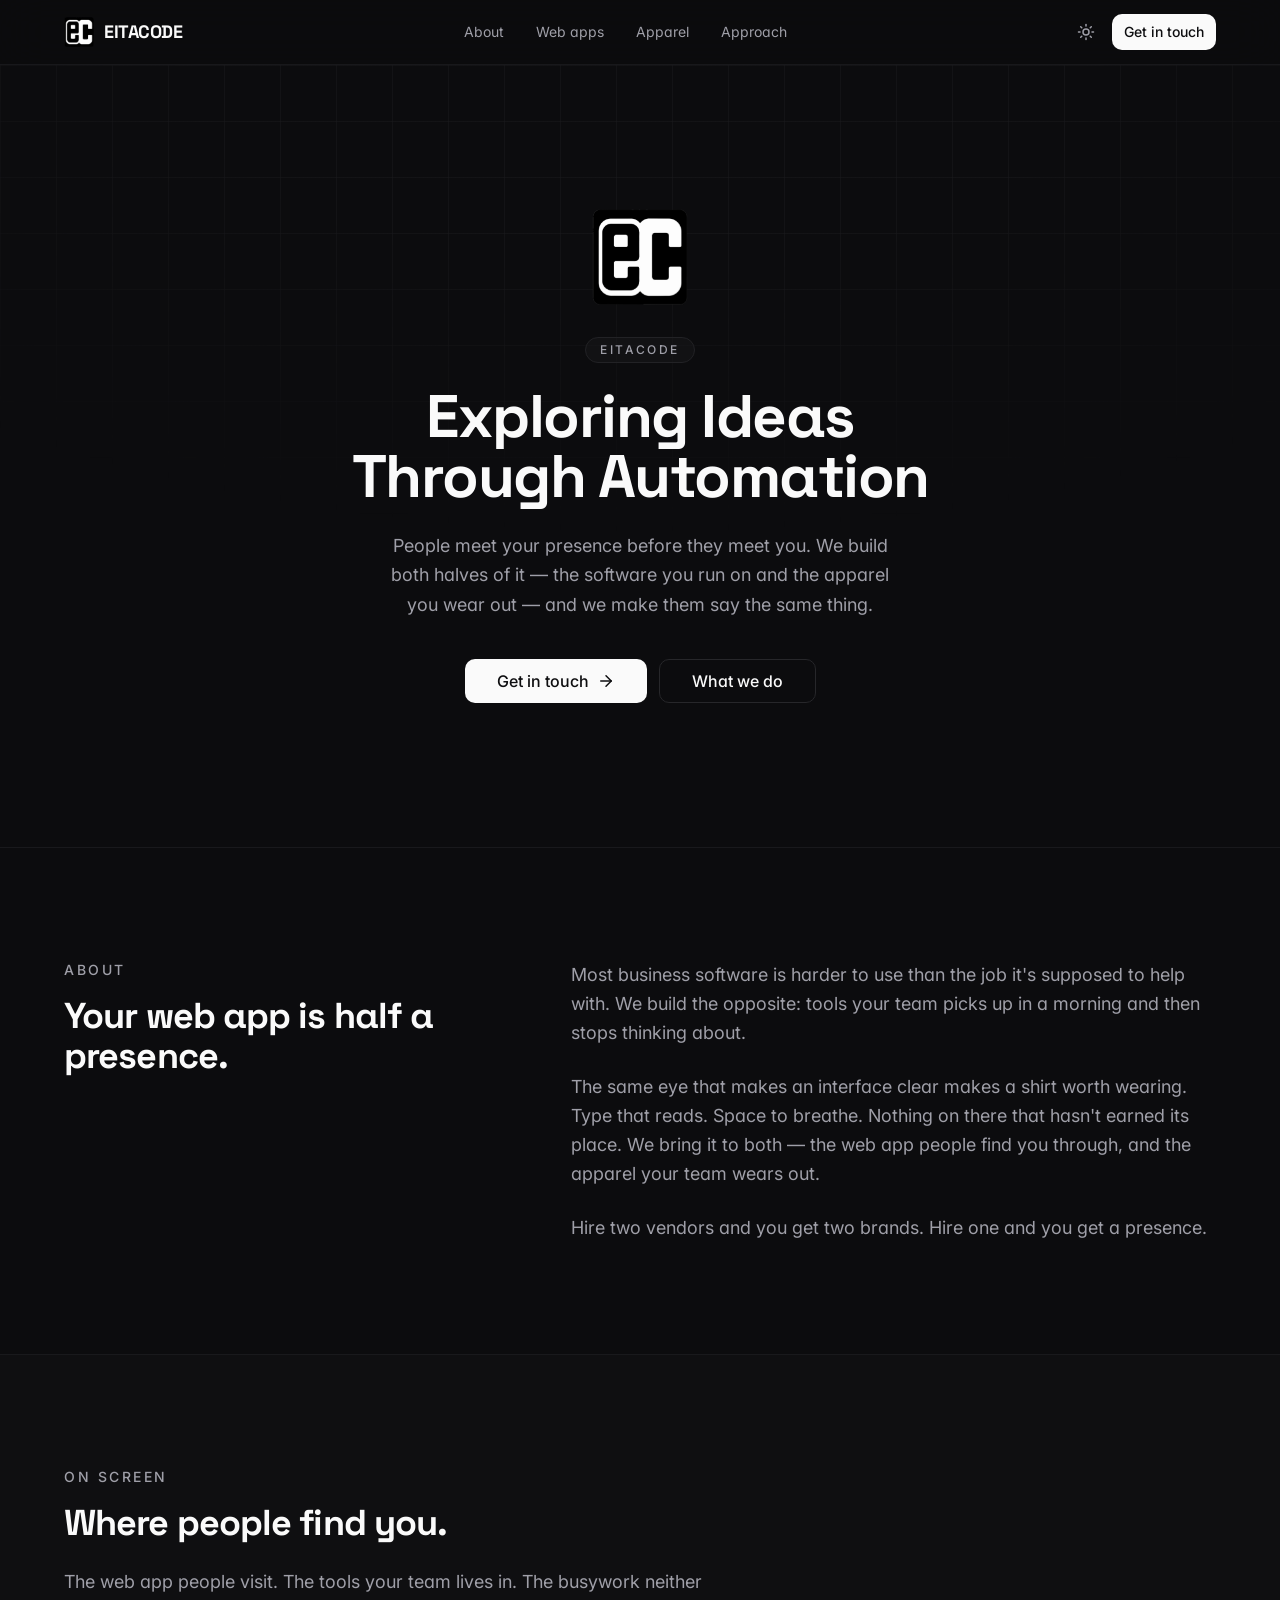
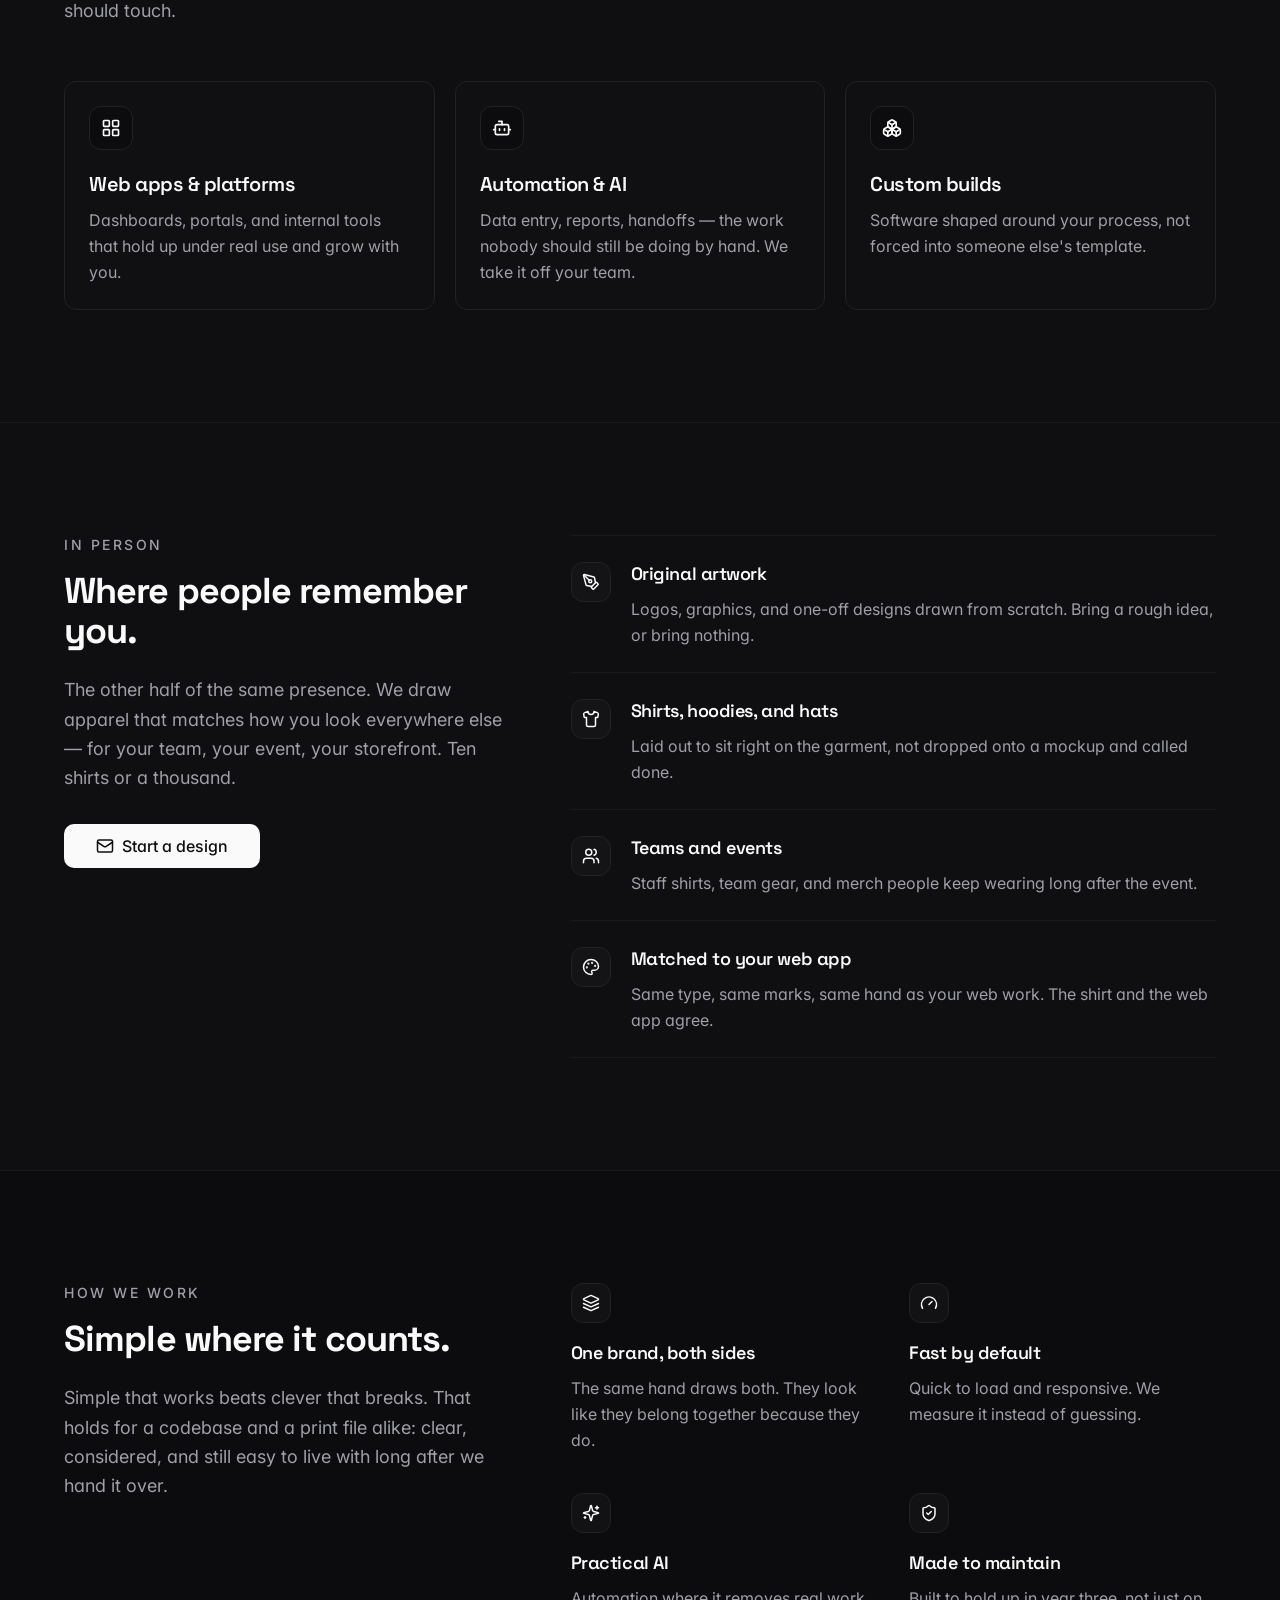
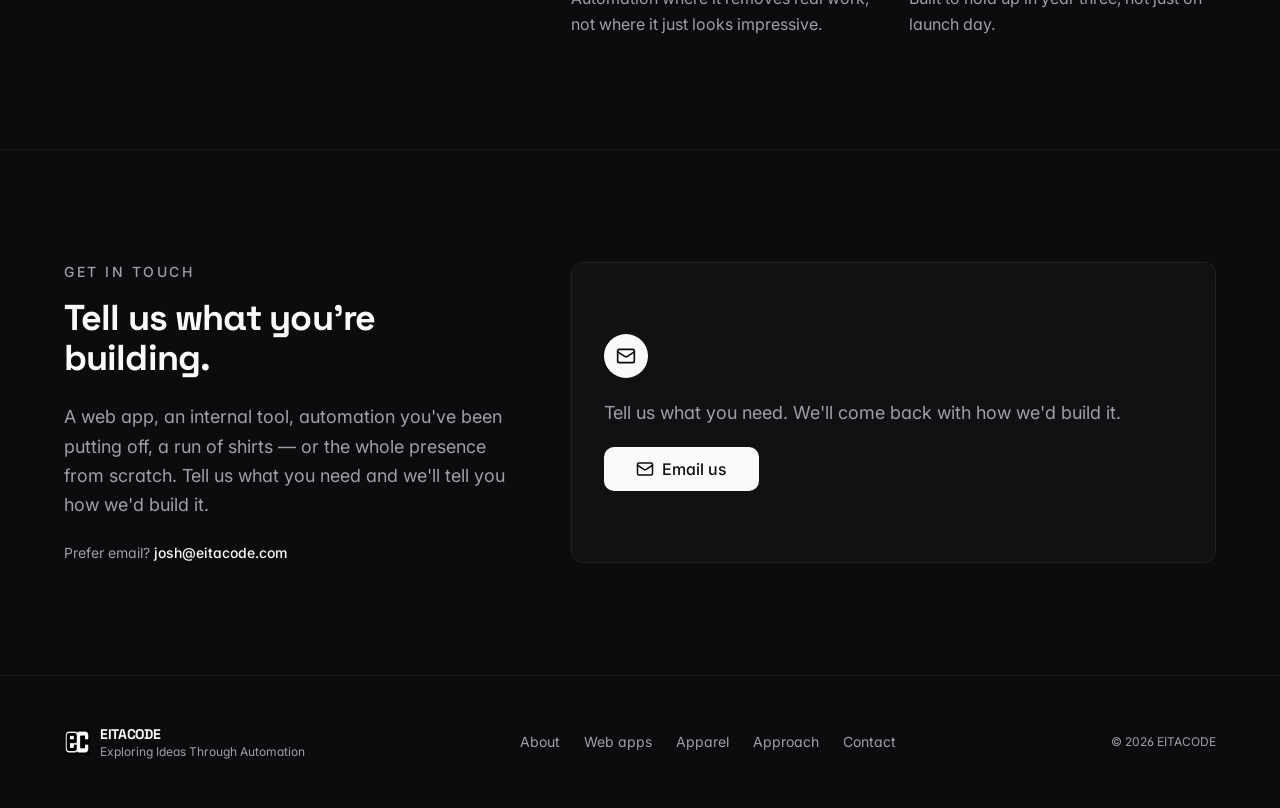
==== commit 86edb88e: "auto deployment updates" ====
--- a/index.html
+++ b/index.html
@@ -41,13 +41,13 @@
 				}
 			})();
 		</script>
-		<link href="./_app/immutable/entry/start.HkLkmCfk.js" rel="modulepreload">
-		<link href="./_app/immutable/chunks/Dm4qXjzN.js" rel="modulepreload">
+		<link href="./_app/immutable/entry/start.HY97Daep.js" rel="modulepreload">
+		<link href="./_app/immutable/chunks/G3M-tkjV.js" rel="modulepreload">
 		<link href="./_app/immutable/chunks/CSo4MMku.js" rel="modulepreload">
-		<link href="./_app/immutable/entry/app.BHL44DiB.js" rel="modulepreload">
+		<link href="./_app/immutable/entry/app.DUZkikSZ.js" rel="modulepreload">
 		<link href="./_app/immutable/chunks/Cmk0C2nl.js" rel="modulepreload">
 		<link href="./_app/immutable/nodes/0.DQELFaXK.js" rel="modulepreload">
-		<link href="./_app/immutable/nodes/2.BarSbkzD.js" rel="modulepreload">
+		<link href="./_app/immutable/nodes/2.C-gasMLM.js" rel="modulepreload">
 		<title>EITACODE — Exploring Ideas Through Automation</title><!-- HEAD_svelte-1tvi328_START --><!-- HEAD_svelte-1tvi328_END -->
 		<link href="./_app/immutable/assets/0.Cp59s41l.css" rel="stylesheet">
 	</head>
@@ -55,29 +55,29 @@
 		data-sveltekit-preload-data="hover"
 		class="min-h-dvh bg-background text-foreground antialiased"
 	>
-		<div style="display: contents">   <header class="sticky top-0 z-50 w-full border-b border-border/60 bg-background/70 backdrop-blur-xl"><div class="container flex h-16 items-center justify-between gap-4"><a href="#top" class="flex items-center gap-2.5 font-display text-lg font-bold tracking-tight"><img src="/logo-light-mode.png" width="30" height="30" alt="EITACODE" decoding="async" class="block shrink-0 dark:hidden"> <img src="/logo-dark-mode.png" width="30" height="30" alt="" aria-hidden="true" decoding="async" class="hidden shrink-0 dark:block"> <span data-svelte-h="svelte-3pof82">EITACODE</span></a> <nav class="hidden items-center gap-8 md:flex"><a href="#philosophy" class="text-sm text-muted-foreground transition-colors hover:text-foreground">About </a><a href="#build" class="text-sm text-muted-foreground transition-colors hover:text-foreground">Web </a><a href="#apparel" class="text-sm text-muted-foreground transition-colors hover:text-foreground">Apparel </a><a href="#approach" class="text-sm text-muted-foreground transition-colors hover:text-foreground">Approach </a></nav> <div class="flex items-center gap-2"><button type="button" class="inline-flex h-9 w-9 items-center justify-center rounded-md text-muted-foreground transition-colors hover:bg-accent hover:text-foreground focus-visible:outline-none focus-visible:ring-2 focus-visible:ring-ring" aria-label="Switch to light mode"><svg xmlns="http://www.w3.org/2000/svg" width="18" height="18" viewBox="0 0 24 24" fill="none" stroke="currentColor" stroke-width="2" stroke-linecap="round" stroke-linejoin="round" class="lucide-icon lucide lucide-sun"><circle cx="12" cy="12" r="4"></circle><path d="M12 2v2"></path><path d="M12 20v2"></path><path d="m4.93 4.93 1.41 1.41"></path><path d="m17.66 17.66 1.41 1.41"></path><path d="M2 12h2"></path><path d="M20 12h2"></path><path d="m6.34 17.66-1.41 1.41"></path><path d="m19.07 4.93-1.41 1.41"></path></svg></button> <a href="#contact" class="items-center justify-center gap-2 whitespace-nowrap text-sm font-medium ring-offset-background transition-colors focus-visible:outline-none focus-visible:ring-2 focus-visible:ring-ring focus-visible:ring-offset-2 disabled:pointer-events-none disabled:opacity-50 bg-primary text-primary-foreground hover:bg-primary/90 h-9 rounded-md px-3 hidden sm:inline-flex">Get in touch</a></div></div></header> <main><section id="top" class="relative overflow-hidden border-b border-border/60"><div class="pointer-events-none absolute inset-0 grid-backdrop opacity-70" aria-hidden="true"></div> <div class="container relative flex flex-col items-center py-28 text-center sm:py-36"><div class="mb-8 animate-fade-up"><img src="/logo-light-mode.png" width="96" height="96" alt="EITACODE" decoding="async" class="block shrink-0 dark:hidden"> <img src="/logo-dark-mode.png" width="96" height="96" alt="" aria-hidden="true" decoding="async" class="hidden shrink-0 dark:block"></div> <span class="animate-fade-up mb-6 inline-flex items-center rounded-full border border-border bg-secondary/40 px-3.5 py-1 text-xs font-medium uppercase tracking-[0.2em] text-muted-foreground" data-svelte-h="svelte-86vnze">EITACODE</span> <h1 class="animate-fade-up max-w-4xl font-display text-4xl font-bold leading-[1.08] tracking-tight sm:text-6xl" data-svelte-h="svelte-dhobaq">Exploring Ideas<br class="hidden sm:block"> Through Automation</h1> <p class="animate-fade-up mt-6 max-w-2xl text-balance text-lg leading-relaxed text-muted-foreground" data-svelte-h="svelte-16765hf">People meet your presence before they meet you. We build both halves of it — the software you
+		<div style="display: contents">   <header class="sticky top-0 z-50 w-full border-b border-border/60 bg-background/70 backdrop-blur-xl"><div class="container flex h-16 items-center justify-between gap-4"><a href="#top" class="flex items-center gap-2.5 font-display text-lg font-bold tracking-tight"><img src="/logo-light-mode.png" width="30" height="30" alt="EITACODE" decoding="async" class="block shrink-0 dark:hidden"> <img src="/logo-dark-mode.png" width="30" height="30" alt="" aria-hidden="true" decoding="async" class="hidden shrink-0 dark:block"> <span data-svelte-h="svelte-3pof82">EITACODE</span></a> <nav class="hidden items-center gap-8 md:flex"><a href="#philosophy" class="text-sm text-muted-foreground transition-colors hover:text-foreground">About </a><a href="#build" class="text-sm text-muted-foreground transition-colors hover:text-foreground">Web apps </a><a href="#apparel" class="text-sm text-muted-foreground transition-colors hover:text-foreground">Apparel </a><a href="#approach" class="text-sm text-muted-foreground transition-colors hover:text-foreground">Approach </a></nav> <div class="flex items-center gap-2"><button type="button" class="inline-flex h-9 w-9 items-center justify-center rounded-md text-muted-foreground transition-colors hover:bg-accent hover:text-foreground focus-visible:outline-none focus-visible:ring-2 focus-visible:ring-ring" aria-label="Switch to light mode"><svg xmlns="http://www.w3.org/2000/svg" width="18" height="18" viewBox="0 0 24 24" fill="none" stroke="currentColor" stroke-width="2" stroke-linecap="round" stroke-linejoin="round" class="lucide-icon lucide lucide-sun"><circle cx="12" cy="12" r="4"></circle><path d="M12 2v2"></path><path d="M12 20v2"></path><path d="m4.93 4.93 1.41 1.41"></path><path d="m17.66 17.66 1.41 1.41"></path><path d="M2 12h2"></path><path d="M20 12h2"></path><path d="m6.34 17.66-1.41 1.41"></path><path d="m19.07 4.93-1.41 1.41"></path></svg></button> <a href="#contact" class="items-center justify-center gap-2 whitespace-nowrap text-sm font-medium ring-offset-background transition-colors focus-visible:outline-none focus-visible:ring-2 focus-visible:ring-ring focus-visible:ring-offset-2 disabled:pointer-events-none disabled:opacity-50 bg-primary text-primary-foreground hover:bg-primary/90 h-9 rounded-md px-3 hidden sm:inline-flex">Get in touch</a></div></div></header> <main><section id="top" class="relative overflow-hidden border-b border-border/60"><div class="pointer-events-none absolute inset-0 grid-backdrop opacity-70" aria-hidden="true"></div> <div class="container relative flex flex-col items-center py-28 text-center sm:py-36"><div class="mb-8 animate-fade-up"><img src="/logo-light-mode.png" width="96" height="96" alt="EITACODE" decoding="async" class="block shrink-0 dark:hidden"> <img src="/logo-dark-mode.png" width="96" height="96" alt="" aria-hidden="true" decoding="async" class="hidden shrink-0 dark:block"></div> <span class="animate-fade-up mb-6 inline-flex items-center rounded-full border border-border bg-secondary/40 px-3.5 py-1 text-xs font-medium uppercase tracking-[0.2em] text-muted-foreground" data-svelte-h="svelte-86vnze">EITACODE</span> <h1 class="animate-fade-up max-w-4xl font-display text-4xl font-bold leading-[1.08] tracking-tight sm:text-6xl" data-svelte-h="svelte-dhobaq">Exploring Ideas<br class="hidden sm:block"> Through Automation</h1> <p class="animate-fade-up mt-6 max-w-2xl text-balance text-lg leading-relaxed text-muted-foreground" data-svelte-h="svelte-16765hf">People meet your presence before they meet you. We build both halves of it — the software you
 			run on and the apparel you wear out — and we make them say the same thing.</p> <div class="animate-fade-up mt-10 flex flex-col gap-3 sm:flex-row"><a href="#contact" class="inline-flex items-center justify-center gap-2 whitespace-nowrap font-medium ring-offset-background transition-colors focus-visible:outline-none focus-visible:ring-2 focus-visible:ring-ring focus-visible:ring-offset-2 disabled:pointer-events-none disabled:opacity-50 bg-primary text-primary-foreground hover:bg-primary/90 h-11 rounded-md px-8 text-base">Get in touch
-				<svg xmlns="http://www.w3.org/2000/svg" width="18" height="18" viewBox="0 0 24 24" fill="none" stroke="currentColor" stroke-width="2" stroke-linecap="round" stroke-linejoin="round" class="lucide-icon lucide lucide-arrow-right"><path d="M5 12h14"></path><path d="m12 5 7 7-7 7"></path></svg></a> <a href="#build" class="inline-flex items-center justify-center gap-2 whitespace-nowrap font-medium ring-offset-background transition-colors focus-visible:outline-none focus-visible:ring-2 focus-visible:ring-ring focus-visible:ring-offset-2 disabled:pointer-events-none disabled:opacity-50 border border-input bg-background hover:bg-accent hover:text-accent-foreground h-11 rounded-md px-8 text-base">What we do</a></div></div></section> <section id="philosophy" class="border-b border-border/60" data-svelte-h="svelte-10jw5gr"><div class="container grid gap-10 py-24 sm:py-28 md:grid-cols-12 md:gap-16"><div class="md:col-span-5"><p class="mb-4 text-sm font-medium uppercase tracking-[0.18em] text-muted-foreground">About</p> <h2 class="font-display text-3xl font-bold leading-tight tracking-tight sm:text-4xl">Your website is half a presence.</h2></div> <div class="space-y-6 text-lg leading-relaxed text-muted-foreground md:col-span-7"><p>Most business software is harder to use than the job it&#39;s supposed to help with. We build
+				<svg xmlns="http://www.w3.org/2000/svg" width="18" height="18" viewBox="0 0 24 24" fill="none" stroke="currentColor" stroke-width="2" stroke-linecap="round" stroke-linejoin="round" class="lucide-icon lucide lucide-arrow-right"><path d="M5 12h14"></path><path d="m12 5 7 7-7 7"></path></svg></a> <a href="#build" class="inline-flex items-center justify-center gap-2 whitespace-nowrap font-medium ring-offset-background transition-colors focus-visible:outline-none focus-visible:ring-2 focus-visible:ring-ring focus-visible:ring-offset-2 disabled:pointer-events-none disabled:opacity-50 border border-input bg-background hover:bg-accent hover:text-accent-foreground h-11 rounded-md px-8 text-base">What we do</a></div></div></section> <section id="philosophy" class="border-b border-border/60" data-svelte-h="svelte-t7p601"><div class="container grid gap-10 py-24 sm:py-28 md:grid-cols-12 md:gap-16"><div class="md:col-span-5"><p class="mb-4 text-sm font-medium uppercase tracking-[0.18em] text-muted-foreground">About</p> <h2 class="font-display text-3xl font-bold leading-tight tracking-tight sm:text-4xl">Your web app is half a presence.</h2></div> <div class="space-y-6 text-lg leading-relaxed text-muted-foreground md:col-span-7"><p>Most business software is harder to use than the job it&#39;s supposed to help with. We build
 				the opposite: tools your team picks up in a morning and then stops thinking about.</p> <p>The same eye that makes an interface clear makes a shirt worth wearing. Type that reads.
 				Space to breathe. Nothing on there that hasn&#39;t earned its place. We bring it to both — the
-				site people find you at, and the apparel your team wears out.</p> <p>Hire two vendors and you get two brands. Hire one and you get a presence.</p></div></div></section> <section id="build" class="border-b border-border/60 bg-secondary/20"><div class="container py-24 sm:py-28"><div class="mb-14 max-w-2xl" data-svelte-h="svelte-mssxne"><p class="mb-4 text-sm font-medium uppercase tracking-[0.18em] text-muted-foreground">On screen</p> <h2 class="font-display text-3xl font-bold leading-tight tracking-tight sm:text-4xl">Where people find you.</h2> <p class="mt-6 text-lg leading-relaxed text-muted-foreground">The site people visit. The tools your team lives in. The busywork neither should touch.</p></div> <div class="grid gap-5 md:grid-cols-3"><div class="rounded-xl border text-card-foreground shadow-sm h-full bg-card/60 transition-colors hover:border-foreground/20"><div class="flex flex-col space-y-1.5 p-6"><div class="mb-4 inline-flex h-11 w-11 items-center justify-center rounded-lg border border-border bg-background text-foreground"><svg xmlns="http://www.w3.org/2000/svg" width="20" height="20" viewBox="0 0 24 24" fill="none" stroke="currentColor" stroke-width="2" stroke-linecap="round" stroke-linejoin="round" class="lucide-icon lucide lucide-layout-grid"><rect width="7" height="7" x="3" y="3" rx="1"></rect><rect width="7" height="7" x="14" y="3" rx="1"></rect><rect width="7" height="7" x="14" y="14" rx="1"></rect><rect width="7" height="7" x="3" y="14" rx="1"></rect></svg></div> <h3 class="font-display text-xl font-semibold leading-tight tracking-tight">Web apps &amp; platforms</h3> <p class="text-muted-foreground pt-1 text-base leading-relaxed">Dashboards, portals, and internal tools that hold up under real use and grow with you.</p> </div> </div><div class="rounded-xl border text-card-foreground shadow-sm h-full bg-card/60 transition-colors hover:border-foreground/20"><div class="flex flex-col space-y-1.5 p-6"><div class="mb-4 inline-flex h-11 w-11 items-center justify-center rounded-lg border border-border bg-background text-foreground"><svg xmlns="http://www.w3.org/2000/svg" width="20" height="20" viewBox="0 0 24 24" fill="none" stroke="currentColor" stroke-width="2" stroke-linecap="round" stroke-linejoin="round" class="lucide-icon lucide lucide-bot"><path d="M12 8V4H8"></path><rect width="16" height="12" x="4" y="8" rx="2"></rect><path d="M2 14h2"></path><path d="M20 14h2"></path><path d="M15 13v2"></path><path d="M9 13v2"></path></svg></div> <h3 class="font-display text-xl font-semibold leading-tight tracking-tight">Automation &amp; AI</h3> <p class="text-muted-foreground pt-1 text-base leading-relaxed">Data entry, reports, handoffs — the work nobody should still be doing by hand. We take it off your team.</p> </div> </div><div class="rounded-xl border text-card-foreground shadow-sm h-full bg-card/60 transition-colors hover:border-foreground/20"><div class="flex flex-col space-y-1.5 p-6"><div class="mb-4 inline-flex h-11 w-11 items-center justify-center rounded-lg border border-border bg-background text-foreground"><svg xmlns="http://www.w3.org/2000/svg" width="20" height="20" viewBox="0 0 24 24" fill="none" stroke="currentColor" stroke-width="2" stroke-linecap="round" stroke-linejoin="round" class="lucide-icon lucide lucide-boxes"><path d="M2.97 12.92A2 2 0 0 0 2 14.63v3.24a2 2 0 0 0 .97 1.71l3 1.8a2 2 0 0 0 2.06 0L12 19v-5.5l-5-3-4.03 2.42Z"></path><path d="m7 16.5-4.74-2.85"></path><path d="m7 16.5 5-3"></path><path d="M7 16.5v5.17"></path><path d="M12 13.5V19l3.97 2.38a2 2 0 0 0 2.06 0l3-1.8a2 2 0 0 0 .97-1.71v-3.24a2 2 0 0 0-.97-1.71L17 10.5l-5 3Z"></path><path d="m17 16.5-5-3"></path><path d="m17 16.5 4.74-2.85"></path><path d="M17 16.5v5.17"></path><path d="M7.97 4.42A2 2 0 0 0 7 6.13v4.37l5 3 5-3V6.13a2 2 0 0 0-.97-1.71l-3-1.8a2 2 0 0 0-2.06 0l-3 1.8Z"></path><path d="M12 8 7.26 5.15"></path><path d="m12 8 4.74-2.85"></path><path d="M12 13.5V8"></path></svg></div> <h3 class="font-display text-xl font-semibold leading-tight tracking-tight">Custom builds</h3> <p class="text-muted-foreground pt-1 text-base leading-relaxed">Software shaped around your process, not forced into someone else's template.</p> </div> </div></div></div></section> <section id="apparel" class="border-b border-border/60 bg-secondary/20"><div class="container grid gap-12 py-24 sm:py-28 md:grid-cols-12 md:gap-16"><div class="md:col-span-5"><p class="mb-4 text-sm font-medium uppercase tracking-[0.18em] text-muted-foreground" data-svelte-h="svelte-1e2zga9">In person</p> <h2 class="font-display text-3xl font-bold leading-tight tracking-tight sm:text-4xl" data-svelte-h="svelte-1mdvi8l">Where people remember you.</h2> <p class="mt-6 text-lg leading-relaxed text-muted-foreground" data-svelte-h="svelte-10anbyw">The other half of the same presence. We draw apparel that matches how you look everywhere
+				web app people find you through, and the apparel your team wears out.</p> <p>Hire two vendors and you get two brands. Hire one and you get a presence.</p></div></div></section> <section id="build" class="border-b border-border/60 bg-secondary/20"><div class="container py-24 sm:py-28"><div class="mb-14 max-w-2xl" data-svelte-h="svelte-1q05svw"><p class="mb-4 text-sm font-medium uppercase tracking-[0.18em] text-muted-foreground">On screen</p> <h2 class="font-display text-3xl font-bold leading-tight tracking-tight sm:text-4xl">Where people find you.</h2> <p class="mt-6 text-lg leading-relaxed text-muted-foreground">The web app people visit. The tools your team lives in. The busywork neither should touch.</p></div> <div class="grid gap-5 md:grid-cols-3"><div class="rounded-xl border text-card-foreground shadow-sm h-full bg-card/60 transition-colors hover:border-foreground/20"><div class="flex flex-col space-y-1.5 p-6"><div class="mb-4 inline-flex h-11 w-11 items-center justify-center rounded-lg border border-border bg-background text-foreground"><svg xmlns="http://www.w3.org/2000/svg" width="20" height="20" viewBox="0 0 24 24" fill="none" stroke="currentColor" stroke-width="2" stroke-linecap="round" stroke-linejoin="round" class="lucide-icon lucide lucide-layout-grid"><rect width="7" height="7" x="3" y="3" rx="1"></rect><rect width="7" height="7" x="14" y="3" rx="1"></rect><rect width="7" height="7" x="14" y="14" rx="1"></rect><rect width="7" height="7" x="3" y="14" rx="1"></rect></svg></div> <h3 class="font-display text-xl font-semibold leading-tight tracking-tight">Web apps &amp; platforms</h3> <p class="text-muted-foreground pt-1 text-base leading-relaxed">Dashboards, portals, and internal tools that hold up under real use and grow with you.</p> </div> </div><div class="rounded-xl border text-card-foreground shadow-sm h-full bg-card/60 transition-colors hover:border-foreground/20"><div class="flex flex-col space-y-1.5 p-6"><div class="mb-4 inline-flex h-11 w-11 items-center justify-center rounded-lg border border-border bg-background text-foreground"><svg xmlns="http://www.w3.org/2000/svg" width="20" height="20" viewBox="0 0 24 24" fill="none" stroke="currentColor" stroke-width="2" stroke-linecap="round" stroke-linejoin="round" class="lucide-icon lucide lucide-bot"><path d="M12 8V4H8"></path><rect width="16" height="12" x="4" y="8" rx="2"></rect><path d="M2 14h2"></path><path d="M20 14h2"></path><path d="M15 13v2"></path><path d="M9 13v2"></path></svg></div> <h3 class="font-display text-xl font-semibold leading-tight tracking-tight">Automation &amp; AI</h3> <p class="text-muted-foreground pt-1 text-base leading-relaxed">Data entry, reports, handoffs — the work nobody should still be doing by hand. We take it off your team.</p> </div> </div><div class="rounded-xl border text-card-foreground shadow-sm h-full bg-card/60 transition-colors hover:border-foreground/20"><div class="flex flex-col space-y-1.5 p-6"><div class="mb-4 inline-flex h-11 w-11 items-center justify-center rounded-lg border border-border bg-background text-foreground"><svg xmlns="http://www.w3.org/2000/svg" width="20" height="20" viewBox="0 0 24 24" fill="none" stroke="currentColor" stroke-width="2" stroke-linecap="round" stroke-linejoin="round" class="lucide-icon lucide lucide-boxes"><path d="M2.97 12.92A2 2 0 0 0 2 14.63v3.24a2 2 0 0 0 .97 1.71l3 1.8a2 2 0 0 0 2.06 0L12 19v-5.5l-5-3-4.03 2.42Z"></path><path d="m7 16.5-4.74-2.85"></path><path d="m7 16.5 5-3"></path><path d="M7 16.5v5.17"></path><path d="M12 13.5V19l3.97 2.38a2 2 0 0 0 2.06 0l3-1.8a2 2 0 0 0 .97-1.71v-3.24a2 2 0 0 0-.97-1.71L17 10.5l-5 3Z"></path><path d="m17 16.5-5-3"></path><path d="m17 16.5 4.74-2.85"></path><path d="M17 16.5v5.17"></path><path d="M7.97 4.42A2 2 0 0 0 7 6.13v4.37l5 3 5-3V6.13a2 2 0 0 0-.97-1.71l-3-1.8a2 2 0 0 0-2.06 0l-3 1.8Z"></path><path d="M12 8 7.26 5.15"></path><path d="m12 8 4.74-2.85"></path><path d="M12 13.5V8"></path></svg></div> <h3 class="font-display text-xl font-semibold leading-tight tracking-tight">Custom builds</h3> <p class="text-muted-foreground pt-1 text-base leading-relaxed">Software shaped around your process, not forced into someone else's template.</p> </div> </div></div></div></section> <section id="apparel" class="border-b border-border/60 bg-secondary/20"><div class="container grid gap-12 py-24 sm:py-28 md:grid-cols-12 md:gap-16"><div class="md:col-span-5"><p class="mb-4 text-sm font-medium uppercase tracking-[0.18em] text-muted-foreground" data-svelte-h="svelte-1e2zga9">In person</p> <h2 class="font-display text-3xl font-bold leading-tight tracking-tight sm:text-4xl" data-svelte-h="svelte-1mdvi8l">Where people remember you.</h2> <p class="mt-6 text-lg leading-relaxed text-muted-foreground" data-svelte-h="svelte-10anbyw">The other half of the same presence. We draw apparel that matches how you look everywhere
 				else — for your team, your event, your storefront. Ten shirts or a thousand.</p> <div class="mt-8"><a href="mailto:josh@eitacode.com?subject=Custom%20apparel%20design" class="inline-flex items-center justify-center gap-2 whitespace-nowrap font-medium ring-offset-background transition-colors focus-visible:outline-none focus-visible:ring-2 focus-visible:ring-ring focus-visible:ring-offset-2 disabled:pointer-events-none disabled:opacity-50 bg-primary text-primary-foreground hover:bg-primary/90 h-11 rounded-md px-8 text-base"><svg xmlns="http://www.w3.org/2000/svg" width="18" height="18" viewBox="0 0 24 24" fill="none" stroke="currentColor" stroke-width="2" stroke-linecap="round" stroke-linejoin="round" class="lucide-icon lucide lucide-mail"><rect width="20" height="16" x="2" y="4" rx="2"></rect><path d="m22 7-8.97 5.7a1.94 1.94 0 0 1-2.06 0L2 7"></path></svg>
-					Start a design</a></div></div> <div class="md:col-span-7"><div class="divide-y divide-border/60 border-y border-border/60"><div class="flex gap-5 py-6"><div class="mt-0.5 inline-flex h-10 w-10 shrink-0 items-center justify-center rounded-lg border border-border bg-secondary/40 text-foreground"><svg xmlns="http://www.w3.org/2000/svg" width="18" height="18" viewBox="0 0 24 24" fill="none" stroke="currentColor" stroke-width="2" stroke-linecap="round" stroke-linejoin="round" class="lucide-icon lucide lucide-pen-tool"><path d="M15.707 21.293a1 1 0 0 1-1.414 0l-1.586-1.586a1 1 0 0 1 0-1.414l5.586-5.586a1 1 0 0 1 1.414 0l1.586 1.586a1 1 0 0 1 0 1.414z"></path><path d="m18 13-1.375-6.874a1 1 0 0 0-.746-.776L3.235 2.028a1 1 0 0 0-1.207 1.207L5.35 15.879a1 1 0 0 0 .776.746L13 18"></path><path d="m2.3 2.3 7.286 7.286"></path><circle cx="11" cy="11" r="2"></circle></svg></div> <div><h3 class="font-display text-lg font-semibold tracking-tight">Original artwork</h3> <p class="mt-2 leading-relaxed text-muted-foreground">Logos, graphics, and one-off designs drawn from scratch. Bring a rough idea, or bring nothing.</p></div> </div><div class="flex gap-5 py-6"><div class="mt-0.5 inline-flex h-10 w-10 shrink-0 items-center justify-center rounded-lg border border-border bg-secondary/40 text-foreground"><svg xmlns="http://www.w3.org/2000/svg" width="18" height="18" viewBox="0 0 24 24" fill="none" stroke="currentColor" stroke-width="2" stroke-linecap="round" stroke-linejoin="round" class="lucide-icon lucide lucide-shirt"><path d="M20.38 3.46 16 2a4 4 0 0 1-8 0L3.62 3.46a2 2 0 0 0-1.34 2.23l.58 3.47a1 1 0 0 0 .99.84H6v10c0 1.1.9 2 2 2h8a2 2 0 0 0 2-2V10h2.15a1 1 0 0 0 .99-.84l.58-3.47a2 2 0 0 0-1.34-2.23z"></path></svg></div> <div><h3 class="font-display text-lg font-semibold tracking-tight">Shirts, hoodies, and hats</h3> <p class="mt-2 leading-relaxed text-muted-foreground">Laid out to sit right on the garment, not dropped onto a mockup and called done.</p></div> </div><div class="flex gap-5 py-6"><div class="mt-0.5 inline-flex h-10 w-10 shrink-0 items-center justify-center rounded-lg border border-border bg-secondary/40 text-foreground"><svg xmlns="http://www.w3.org/2000/svg" width="18" height="18" viewBox="0 0 24 24" fill="none" stroke="currentColor" stroke-width="2" stroke-linecap="round" stroke-linejoin="round" class="lucide-icon lucide lucide-users"><path d="M16 21v-2a4 4 0 0 0-4-4H6a4 4 0 0 0-4 4v2"></path><circle cx="9" cy="7" r="4"></circle><path d="M22 21v-2a4 4 0 0 0-3-3.87"></path><path d="M16 3.13a4 4 0 0 1 0 7.75"></path></svg></div> <div><h3 class="font-display text-lg font-semibold tracking-tight">Teams and events</h3> <p class="mt-2 leading-relaxed text-muted-foreground">Staff shirts, team gear, and merch people keep wearing long after the event.</p></div> </div><div class="flex gap-5 py-6"><div class="mt-0.5 inline-flex h-10 w-10 shrink-0 items-center justify-center rounded-lg border border-border bg-secondary/40 text-foreground"><svg xmlns="http://www.w3.org/2000/svg" width="18" height="18" viewBox="0 0 24 24" fill="none" stroke="currentColor" stroke-width="2" stroke-linecap="round" stroke-linejoin="round" class="lucide-icon lucide lucide-palette"><circle cx="13.5" cy="6.5" r=".5" fill="currentColor"></circle><circle cx="17.5" cy="10.5" r=".5" fill="currentColor"></circle><circle cx="8.5" cy="7.5" r=".5" fill="currentColor"></circle><circle cx="6.5" cy="12.5" r=".5" fill="currentColor"></circle><path d="M12 2C6.5 2 2 6.5 2 12s4.5 10 10 10c.926 0 1.648-.746 1.648-1.688 0-.437-.18-.835-.437-1.125-.29-.289-.438-.652-.438-1.125a1.64 1.64 0 0 1 1.668-1.668h1.996c3.051 0 5.555-2.503 5.555-5.554C21.965 6.012 17.461 2 12 2z"></path></svg></div> <div><h3 class="font-display text-lg font-semibold tracking-tight">Matched to your site</h3> <p class="mt-2 leading-relaxed text-muted-foreground">Same type, same marks, same hand as your web work. The shirt and the site agree.</p></div> </div></div></div></div></section> <section id="approach" class="border-b border-border/60"><div class="container grid gap-12 py-24 sm:py-28 md:grid-cols-12 md:gap-16"><div class="md:col-span-5" data-svelte-h="svelte-124s6gf"><p class="mb-4 text-sm font-medium uppercase tracking-[0.18em] text-muted-foreground">How we work</p> <h2 class="font-display text-3xl font-bold leading-tight tracking-tight sm:text-4xl">Simple where it counts.</h2> <p class="mt-6 text-lg leading-relaxed text-muted-foreground">Simple that works beats clever that breaks. That holds for a codebase and a print file
-				alike: clear, considered, and still easy to live with long after we hand it over.</p></div> <div class="grid gap-x-8 gap-y-10 sm:grid-cols-2 md:col-span-7"><div><div class="mb-4 inline-flex h-10 w-10 items-center justify-center rounded-lg border border-border bg-secondary/40 text-foreground"><svg xmlns="http://www.w3.org/2000/svg" width="18" height="18" viewBox="0 0 24 24" fill="none" stroke="currentColor" stroke-width="2" stroke-linecap="round" stroke-linejoin="round" class="lucide-icon lucide lucide-layers"><path d="m12.83 2.18a2 2 0 0 0-1.66 0L2.6 6.08a1 1 0 0 0 0 1.83l8.58 3.91a2 2 0 0 0 1.66 0l8.58-3.9a1 1 0 0 0 0-1.83Z"></path><path d="m22 17.65-9.17 4.16a2 2 0 0 1-1.66 0L2 17.65"></path><path d="m22 12.65-9.17 4.16a2 2 0 0 1-1.66 0L2 12.65"></path></svg></div> <h3 class="font-display text-lg font-semibold tracking-tight">One brand, both sides</h3> <p class="mt-2 leading-relaxed text-muted-foreground">The same hand draws both. They look like they belong together because they do.</p> </div><div><div class="mb-4 inline-flex h-10 w-10 items-center justify-center rounded-lg border border-border bg-secondary/40 text-foreground"><svg xmlns="http://www.w3.org/2000/svg" width="18" height="18" viewBox="0 0 24 24" fill="none" stroke="currentColor" stroke-width="2" stroke-linecap="round" stroke-linejoin="round" class="lucide-icon lucide lucide-gauge"><path d="m12 14 4-4"></path><path d="M3.34 19a10 10 0 1 1 17.32 0"></path></svg></div> <h3 class="font-display text-lg font-semibold tracking-tight">Fast by default</h3> <p class="mt-2 leading-relaxed text-muted-foreground">Quick to load and responsive. We measure it instead of guessing.</p> </div><div><div class="mb-4 inline-flex h-10 w-10 items-center justify-center rounded-lg border border-border bg-secondary/40 text-foreground"><svg xmlns="http://www.w3.org/2000/svg" width="18" height="18" viewBox="0 0 24 24" fill="none" stroke="currentColor" stroke-width="2" stroke-linecap="round" stroke-linejoin="round" class="lucide-icon lucide lucide-sparkles"><path d="M9.937 15.5A2 2 0 0 0 8.5 14.063l-6.135-1.582a.5.5 0 0 1 0-.962L8.5 9.936A2 2 0 0 0 9.937 8.5l1.582-6.135a.5.5 0 0 1 .963 0L14.063 8.5A2 2 0 0 0 15.5 9.937l6.135 1.581a.5.5 0 0 1 0 .964L15.5 14.063a2 2 0 0 0-1.437 1.437l-1.582 6.135a.5.5 0 0 1-.963 0z"></path><path d="M20 3v4"></path><path d="M22 5h-4"></path><path d="M4 17v2"></path><path d="M5 18H3"></path></svg></div> <h3 class="font-display text-lg font-semibold tracking-tight">Practical AI</h3> <p class="mt-2 leading-relaxed text-muted-foreground">Automation where it removes real work, not where it just looks impressive.</p> </div><div><div class="mb-4 inline-flex h-10 w-10 items-center justify-center rounded-lg border border-border bg-secondary/40 text-foreground"><svg xmlns="http://www.w3.org/2000/svg" width="18" height="18" viewBox="0 0 24 24" fill="none" stroke="currentColor" stroke-width="2" stroke-linecap="round" stroke-linejoin="round" class="lucide-icon lucide lucide-shield-check"><path d="M20 13c0 5-3.5 7.5-7.66 8.95a1 1 0 0 1-.67-.01C7.5 20.5 4 18 4 13V6a1 1 0 0 1 1-1c2 0 4.5-1.2 6.24-2.72a1.17 1.17 0 0 1 1.52 0C14.51 3.81 17 5 19 5a1 1 0 0 1 1 1z"></path><path d="m9 12 2 2 4-4"></path></svg></div> <h3 class="font-display text-lg font-semibold tracking-tight">Made to maintain</h3> <p class="mt-2 leading-relaxed text-muted-foreground">Built to hold up in year three, not just on launch day.</p> </div></div></div></section>  <section id="contact" class="border-b border-border/60"><div class="container grid gap-12 py-24 sm:py-28 md:grid-cols-12 md:gap-16"><div class="md:col-span-5"><p class="mb-4 text-sm font-medium uppercase tracking-[0.18em] text-muted-foreground" data-svelte-h="svelte-1ja6to3">Get in touch</p> <h2 class="font-display text-3xl font-bold leading-tight tracking-tight sm:text-4xl" data-svelte-h="svelte-1hjw8ur">Tell us what you&#39;re building.</h2> <p class="mt-6 text-lg leading-relaxed text-muted-foreground" data-svelte-h="svelte-ijk64o">A site, an internal tool, automation you&#39;ve been putting off, a run of shirts — or the whole
-				presence from scratch. Tell us what you need and we&#39;ll tell you how we&#39;d build it.</p> <p class="mt-6 text-sm text-muted-foreground">Prefer email? <a href="mailto:josh@eitacode.com" class="font-medium text-foreground underline-offset-4 hover:underline">josh@eitacode.com</a></p></div> <div class="md:col-span-7"><div class="flex h-full flex-col items-start justify-center gap-5 rounded-xl border border-border bg-card p-8"><div class="inline-flex h-11 w-11 items-center justify-center rounded-full bg-foreground text-background"><svg xmlns="http://www.w3.org/2000/svg" width="20" height="20" viewBox="0 0 24 24" fill="none" stroke="currentColor" stroke-width="2" stroke-linecap="round" stroke-linejoin="round" class="lucide-icon lucide lucide-mail"><rect width="20" height="16" x="2" y="4" rx="2"></rect><path d="m22 7-8.97 5.7a1.94 1.94 0 0 1-2.06 0L2 7"></path></svg></div> <p class="text-lg leading-relaxed text-muted-foreground" data-svelte-h="svelte-a0u2dg">Tell us what you need. We&#39;ll come back with how we&#39;d build it.</p> <a href="mailto:josh@eitacode.com" class="inline-flex items-center justify-center gap-2 whitespace-nowrap font-medium ring-offset-background transition-colors focus-visible:outline-none focus-visible:ring-2 focus-visible:ring-ring focus-visible:ring-offset-2 disabled:pointer-events-none disabled:opacity-50 bg-primary text-primary-foreground hover:bg-primary/90 h-11 rounded-md px-8 text-base"><svg xmlns="http://www.w3.org/2000/svg" width="18" height="18" viewBox="0 0 24 24" fill="none" stroke="currentColor" stroke-width="2" stroke-linecap="round" stroke-linejoin="round" class="lucide-icon lucide lucide-mail"><rect width="20" height="16" x="2" y="4" rx="2"></rect><path d="m22 7-8.97 5.7a1.94 1.94 0 0 1-2.06 0L2 7"></path></svg>
-						Email us</a></div></div></div></section></main> <footer class="bg-background"><div class="container flex flex-col items-center justify-between gap-6 py-12 sm:flex-row sm:gap-4"><div class="flex items-center gap-2.5"><img src="/logo-light-mode.png" width="26" height="26" alt="EITACODE" decoding="async" class="block shrink-0 dark:hidden"> <img src="/logo-dark-mode.png" width="26" height="26" alt="" aria-hidden="true" decoding="async" class="hidden shrink-0 dark:block"> <div class="leading-tight" data-svelte-h="svelte-1r4gtdk"><p class="font-display text-sm font-bold tracking-tight">EITACODE</p> <p class="text-xs text-muted-foreground">Exploring Ideas Through Automation</p></div></div> <nav class="flex flex-wrap items-center justify-center gap-x-6 gap-y-2"><a href="#philosophy" class="text-sm text-muted-foreground transition-colors hover:text-foreground">About </a><a href="#build" class="text-sm text-muted-foreground transition-colors hover:text-foreground">Web </a><a href="#apparel" class="text-sm text-muted-foreground transition-colors hover:text-foreground">Apparel </a><a href="#approach" class="text-sm text-muted-foreground transition-colors hover:text-foreground">Approach </a><a href="#contact" class="text-sm text-muted-foreground transition-colors hover:text-foreground">Contact </a></nav> <p class="text-xs text-muted-foreground">© 2026 EITACODE</p></div></footer> 
+					Start a design</a></div></div> <div class="md:col-span-7"><div class="divide-y divide-border/60 border-y border-border/60"><div class="flex gap-5 py-6"><div class="mt-0.5 inline-flex h-10 w-10 shrink-0 items-center justify-center rounded-lg border border-border bg-secondary/40 text-foreground"><svg xmlns="http://www.w3.org/2000/svg" width="18" height="18" viewBox="0 0 24 24" fill="none" stroke="currentColor" stroke-width="2" stroke-linecap="round" stroke-linejoin="round" class="lucide-icon lucide lucide-pen-tool"><path d="M15.707 21.293a1 1 0 0 1-1.414 0l-1.586-1.586a1 1 0 0 1 0-1.414l5.586-5.586a1 1 0 0 1 1.414 0l1.586 1.586a1 1 0 0 1 0 1.414z"></path><path d="m18 13-1.375-6.874a1 1 0 0 0-.746-.776L3.235 2.028a1 1 0 0 0-1.207 1.207L5.35 15.879a1 1 0 0 0 .776.746L13 18"></path><path d="m2.3 2.3 7.286 7.286"></path><circle cx="11" cy="11" r="2"></circle></svg></div> <div><h3 class="font-display text-lg font-semibold tracking-tight">Original artwork</h3> <p class="mt-2 leading-relaxed text-muted-foreground">Logos, graphics, and one-off designs drawn from scratch. Bring a rough idea, or bring nothing.</p></div> </div><div class="flex gap-5 py-6"><div class="mt-0.5 inline-flex h-10 w-10 shrink-0 items-center justify-center rounded-lg border border-border bg-secondary/40 text-foreground"><svg xmlns="http://www.w3.org/2000/svg" width="18" height="18" viewBox="0 0 24 24" fill="none" stroke="currentColor" stroke-width="2" stroke-linecap="round" stroke-linejoin="round" class="lucide-icon lucide lucide-shirt"><path d="M20.38 3.46 16 2a4 4 0 0 1-8 0L3.62 3.46a2 2 0 0 0-1.34 2.23l.58 3.47a1 1 0 0 0 .99.84H6v10c0 1.1.9 2 2 2h8a2 2 0 0 0 2-2V10h2.15a1 1 0 0 0 .99-.84l.58-3.47a2 2 0 0 0-1.34-2.23z"></path></svg></div> <div><h3 class="font-display text-lg font-semibold tracking-tight">Shirts, hoodies, and hats</h3> <p class="mt-2 leading-relaxed text-muted-foreground">Laid out to sit right on the garment, not dropped onto a mockup and called done.</p></div> </div><div class="flex gap-5 py-6"><div class="mt-0.5 inline-flex h-10 w-10 shrink-0 items-center justify-center rounded-lg border border-border bg-secondary/40 text-foreground"><svg xmlns="http://www.w3.org/2000/svg" width="18" height="18" viewBox="0 0 24 24" fill="none" stroke="currentColor" stroke-width="2" stroke-linecap="round" stroke-linejoin="round" class="lucide-icon lucide lucide-users"><path d="M16 21v-2a4 4 0 0 0-4-4H6a4 4 0 0 0-4 4v2"></path><circle cx="9" cy="7" r="4"></circle><path d="M22 21v-2a4 4 0 0 0-3-3.87"></path><path d="M16 3.13a4 4 0 0 1 0 7.75"></path></svg></div> <div><h3 class="font-display text-lg font-semibold tracking-tight">Teams and events</h3> <p class="mt-2 leading-relaxed text-muted-foreground">Staff shirts, team gear, and merch people keep wearing long after the event.</p></div> </div><div class="flex gap-5 py-6"><div class="mt-0.5 inline-flex h-10 w-10 shrink-0 items-center justify-center rounded-lg border border-border bg-secondary/40 text-foreground"><svg xmlns="http://www.w3.org/2000/svg" width="18" height="18" viewBox="0 0 24 24" fill="none" stroke="currentColor" stroke-width="2" stroke-linecap="round" stroke-linejoin="round" class="lucide-icon lucide lucide-palette"><circle cx="13.5" cy="6.5" r=".5" fill="currentColor"></circle><circle cx="17.5" cy="10.5" r=".5" fill="currentColor"></circle><circle cx="8.5" cy="7.5" r=".5" fill="currentColor"></circle><circle cx="6.5" cy="12.5" r=".5" fill="currentColor"></circle><path d="M12 2C6.5 2 2 6.5 2 12s4.5 10 10 10c.926 0 1.648-.746 1.648-1.688 0-.437-.18-.835-.437-1.125-.29-.289-.438-.652-.438-1.125a1.64 1.64 0 0 1 1.668-1.668h1.996c3.051 0 5.555-2.503 5.555-5.554C21.965 6.012 17.461 2 12 2z"></path></svg></div> <div><h3 class="font-display text-lg font-semibold tracking-tight">Matched to your web app</h3> <p class="mt-2 leading-relaxed text-muted-foreground">Same type, same marks, same hand as your web work. The shirt and the web app agree.</p></div> </div></div></div></div></section> <section id="approach" class="border-b border-border/60"><div class="container grid gap-12 py-24 sm:py-28 md:grid-cols-12 md:gap-16"><div class="md:col-span-5" data-svelte-h="svelte-124s6gf"><p class="mb-4 text-sm font-medium uppercase tracking-[0.18em] text-muted-foreground">How we work</p> <h2 class="font-display text-3xl font-bold leading-tight tracking-tight sm:text-4xl">Simple where it counts.</h2> <p class="mt-6 text-lg leading-relaxed text-muted-foreground">Simple that works beats clever that breaks. That holds for a codebase and a print file
+				alike: clear, considered, and still easy to live with long after we hand it over.</p></div> <div class="grid gap-x-8 gap-y-10 sm:grid-cols-2 md:col-span-7"><div><div class="mb-4 inline-flex h-10 w-10 items-center justify-center rounded-lg border border-border bg-secondary/40 text-foreground"><svg xmlns="http://www.w3.org/2000/svg" width="18" height="18" viewBox="0 0 24 24" fill="none" stroke="currentColor" stroke-width="2" stroke-linecap="round" stroke-linejoin="round" class="lucide-icon lucide lucide-layers"><path d="m12.83 2.18a2 2 0 0 0-1.66 0L2.6 6.08a1 1 0 0 0 0 1.83l8.58 3.91a2 2 0 0 0 1.66 0l8.58-3.9a1 1 0 0 0 0-1.83Z"></path><path d="m22 17.65-9.17 4.16a2 2 0 0 1-1.66 0L2 17.65"></path><path d="m22 12.65-9.17 4.16a2 2 0 0 1-1.66 0L2 12.65"></path></svg></div> <h3 class="font-display text-lg font-semibold tracking-tight">One brand, both sides</h3> <p class="mt-2 leading-relaxed text-muted-foreground">The same hand draws both. They look like they belong together because they do.</p> </div><div><div class="mb-4 inline-flex h-10 w-10 items-center justify-center rounded-lg border border-border bg-secondary/40 text-foreground"><svg xmlns="http://www.w3.org/2000/svg" width="18" height="18" viewBox="0 0 24 24" fill="none" stroke="currentColor" stroke-width="2" stroke-linecap="round" stroke-linejoin="round" class="lucide-icon lucide lucide-gauge"><path d="m12 14 4-4"></path><path d="M3.34 19a10 10 0 1 1 17.32 0"></path></svg></div> <h3 class="font-display text-lg font-semibold tracking-tight">Fast by default</h3> <p class="mt-2 leading-relaxed text-muted-foreground">Quick to load and responsive. We measure it instead of guessing.</p> </div><div><div class="mb-4 inline-flex h-10 w-10 items-center justify-center rounded-lg border border-border bg-secondary/40 text-foreground"><svg xmlns="http://www.w3.org/2000/svg" width="18" height="18" viewBox="0 0 24 24" fill="none" stroke="currentColor" stroke-width="2" stroke-linecap="round" stroke-linejoin="round" class="lucide-icon lucide lucide-sparkles"><path d="M9.937 15.5A2 2 0 0 0 8.5 14.063l-6.135-1.582a.5.5 0 0 1 0-.962L8.5 9.936A2 2 0 0 0 9.937 8.5l1.582-6.135a.5.5 0 0 1 .963 0L14.063 8.5A2 2 0 0 0 15.5 9.937l6.135 1.581a.5.5 0 0 1 0 .964L15.5 14.063a2 2 0 0 0-1.437 1.437l-1.582 6.135a.5.5 0 0 1-.963 0z"></path><path d="M20 3v4"></path><path d="M22 5h-4"></path><path d="M4 17v2"></path><path d="M5 18H3"></path></svg></div> <h3 class="font-display text-lg font-semibold tracking-tight">Practical AI</h3> <p class="mt-2 leading-relaxed text-muted-foreground">Automation where it removes real work, not where it just looks impressive.</p> </div><div><div class="mb-4 inline-flex h-10 w-10 items-center justify-center rounded-lg border border-border bg-secondary/40 text-foreground"><svg xmlns="http://www.w3.org/2000/svg" width="18" height="18" viewBox="0 0 24 24" fill="none" stroke="currentColor" stroke-width="2" stroke-linecap="round" stroke-linejoin="round" class="lucide-icon lucide lucide-shield-check"><path d="M20 13c0 5-3.5 7.5-7.66 8.95a1 1 0 0 1-.67-.01C7.5 20.5 4 18 4 13V6a1 1 0 0 1 1-1c2 0 4.5-1.2 6.24-2.72a1.17 1.17 0 0 1 1.52 0C14.51 3.81 17 5 19 5a1 1 0 0 1 1 1z"></path><path d="m9 12 2 2 4-4"></path></svg></div> <h3 class="font-display text-lg font-semibold tracking-tight">Made to maintain</h3> <p class="mt-2 leading-relaxed text-muted-foreground">Built to hold up in year three, not just on launch day.</p> </div></div></div></section>  <section id="contact" class="border-b border-border/60"><div class="container grid gap-12 py-24 sm:py-28 md:grid-cols-12 md:gap-16"><div class="md:col-span-5"><p class="mb-4 text-sm font-medium uppercase tracking-[0.18em] text-muted-foreground" data-svelte-h="svelte-1ja6to3">Get in touch</p> <h2 class="font-display text-3xl font-bold leading-tight tracking-tight sm:text-4xl" data-svelte-h="svelte-1hjw8ur">Tell us what you&#39;re building.</h2> <p class="mt-6 text-lg leading-relaxed text-muted-foreground" data-svelte-h="svelte-1gvw5ze">A web app, an internal tool, automation you&#39;ve been putting off, a run of shirts — or the
+				whole presence from scratch. Tell us what you need and we&#39;ll tell you how we&#39;d build it.</p> <p class="mt-6 text-sm text-muted-foreground">Prefer email? <a href="mailto:josh@eitacode.com" class="font-medium text-foreground underline-offset-4 hover:underline">josh@eitacode.com</a></p></div> <div class="md:col-span-7"><div class="flex h-full flex-col items-start justify-center gap-5 rounded-xl border border-border bg-card p-8"><div class="inline-flex h-11 w-11 items-center justify-center rounded-full bg-foreground text-background"><svg xmlns="http://www.w3.org/2000/svg" width="20" height="20" viewBox="0 0 24 24" fill="none" stroke="currentColor" stroke-width="2" stroke-linecap="round" stroke-linejoin="round" class="lucide-icon lucide lucide-mail"><rect width="20" height="16" x="2" y="4" rx="2"></rect><path d="m22 7-8.97 5.7a1.94 1.94 0 0 1-2.06 0L2 7"></path></svg></div> <p class="text-lg leading-relaxed text-muted-foreground" data-svelte-h="svelte-a0u2dg">Tell us what you need. We&#39;ll come back with how we&#39;d build it.</p> <a href="mailto:josh@eitacode.com" class="inline-flex items-center justify-center gap-2 whitespace-nowrap font-medium ring-offset-background transition-colors focus-visible:outline-none focus-visible:ring-2 focus-visible:ring-ring focus-visible:ring-offset-2 disabled:pointer-events-none disabled:opacity-50 bg-primary text-primary-foreground hover:bg-primary/90 h-11 rounded-md px-8 text-base"><svg xmlns="http://www.w3.org/2000/svg" width="18" height="18" viewBox="0 0 24 24" fill="none" stroke="currentColor" stroke-width="2" stroke-linecap="round" stroke-linejoin="round" class="lucide-icon lucide lucide-mail"><rect width="20" height="16" x="2" y="4" rx="2"></rect><path d="m22 7-8.97 5.7a1.94 1.94 0 0 1-2.06 0L2 7"></path></svg>
+						Email us</a></div></div></div></section></main> <footer class="bg-background"><div class="container flex flex-col items-center justify-between gap-6 py-12 sm:flex-row sm:gap-4"><div class="flex items-center gap-2.5"><img src="/logo-light-mode.png" width="26" height="26" alt="EITACODE" decoding="async" class="block shrink-0 dark:hidden"> <img src="/logo-dark-mode.png" width="26" height="26" alt="" aria-hidden="true" decoding="async" class="hidden shrink-0 dark:block"> <div class="leading-tight" data-svelte-h="svelte-1r4gtdk"><p class="font-display text-sm font-bold tracking-tight">EITACODE</p> <p class="text-xs text-muted-foreground">Exploring Ideas Through Automation</p></div></div> <nav class="flex flex-wrap items-center justify-center gap-x-6 gap-y-2"><a href="#philosophy" class="text-sm text-muted-foreground transition-colors hover:text-foreground">About </a><a href="#build" class="text-sm text-muted-foreground transition-colors hover:text-foreground">Web apps </a><a href="#apparel" class="text-sm text-muted-foreground transition-colors hover:text-foreground">Apparel </a><a href="#approach" class="text-sm text-muted-foreground transition-colors hover:text-foreground">Approach </a><a href="#contact" class="text-sm text-muted-foreground transition-colors hover:text-foreground">Contact </a></nav> <p class="text-xs text-muted-foreground">© 2026 EITACODE</p></div></footer> 
 			
 			<script>
 				{
-					__sveltekit_1qtefuh = {
+					__sveltekit_12l4blc = {
 						base: new URL(".", location).pathname.slice(0, -1)
 					};
 
 					const element = document.currentScript.parentElement;
 
 					Promise.all([
-						import("./_app/immutable/entry/start.HkLkmCfk.js"),
-						import("./_app/immutable/entry/app.BHL44DiB.js")
+						import("./_app/immutable/entry/start.HY97Daep.js"),
+						import("./_app/immutable/entry/app.DUZkikSZ.js")
 					]).then(([kit, app]) => {
 						kit.start(app, element, {
 							node_ids: [0, 2],
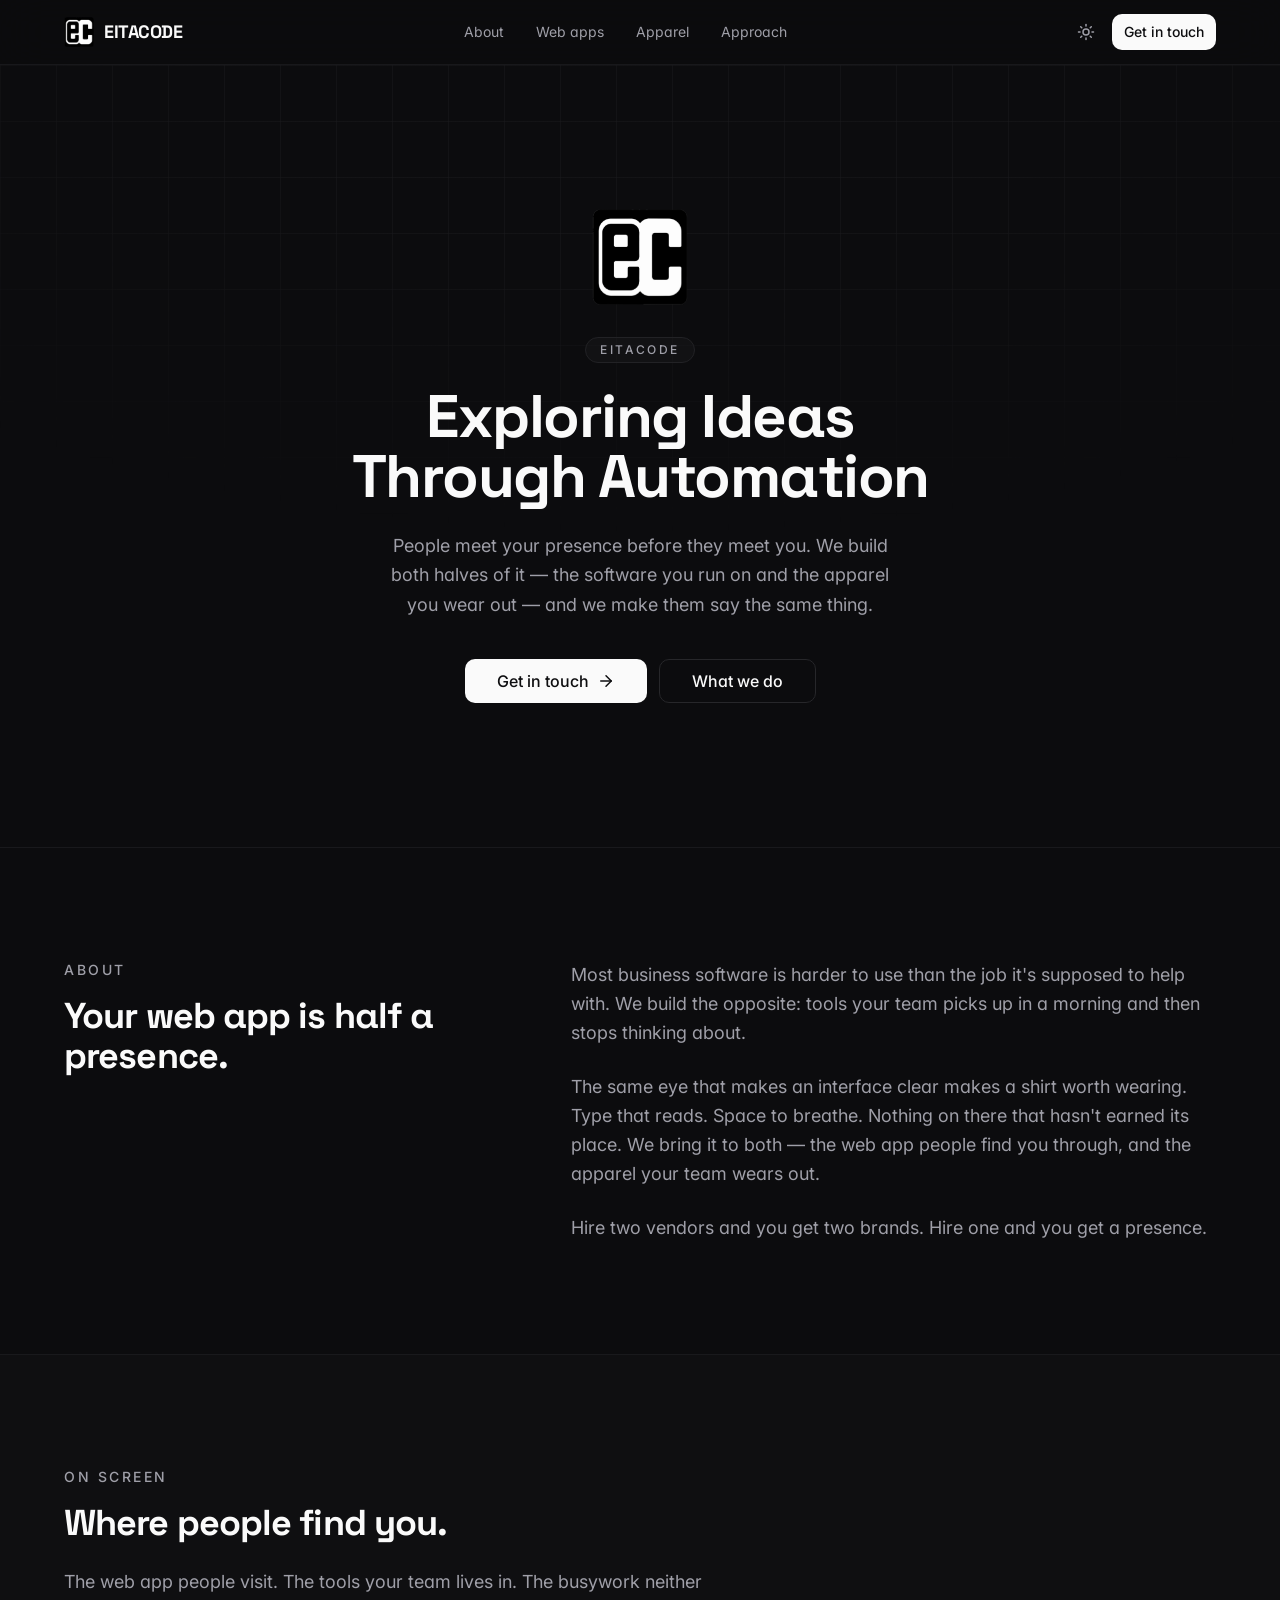
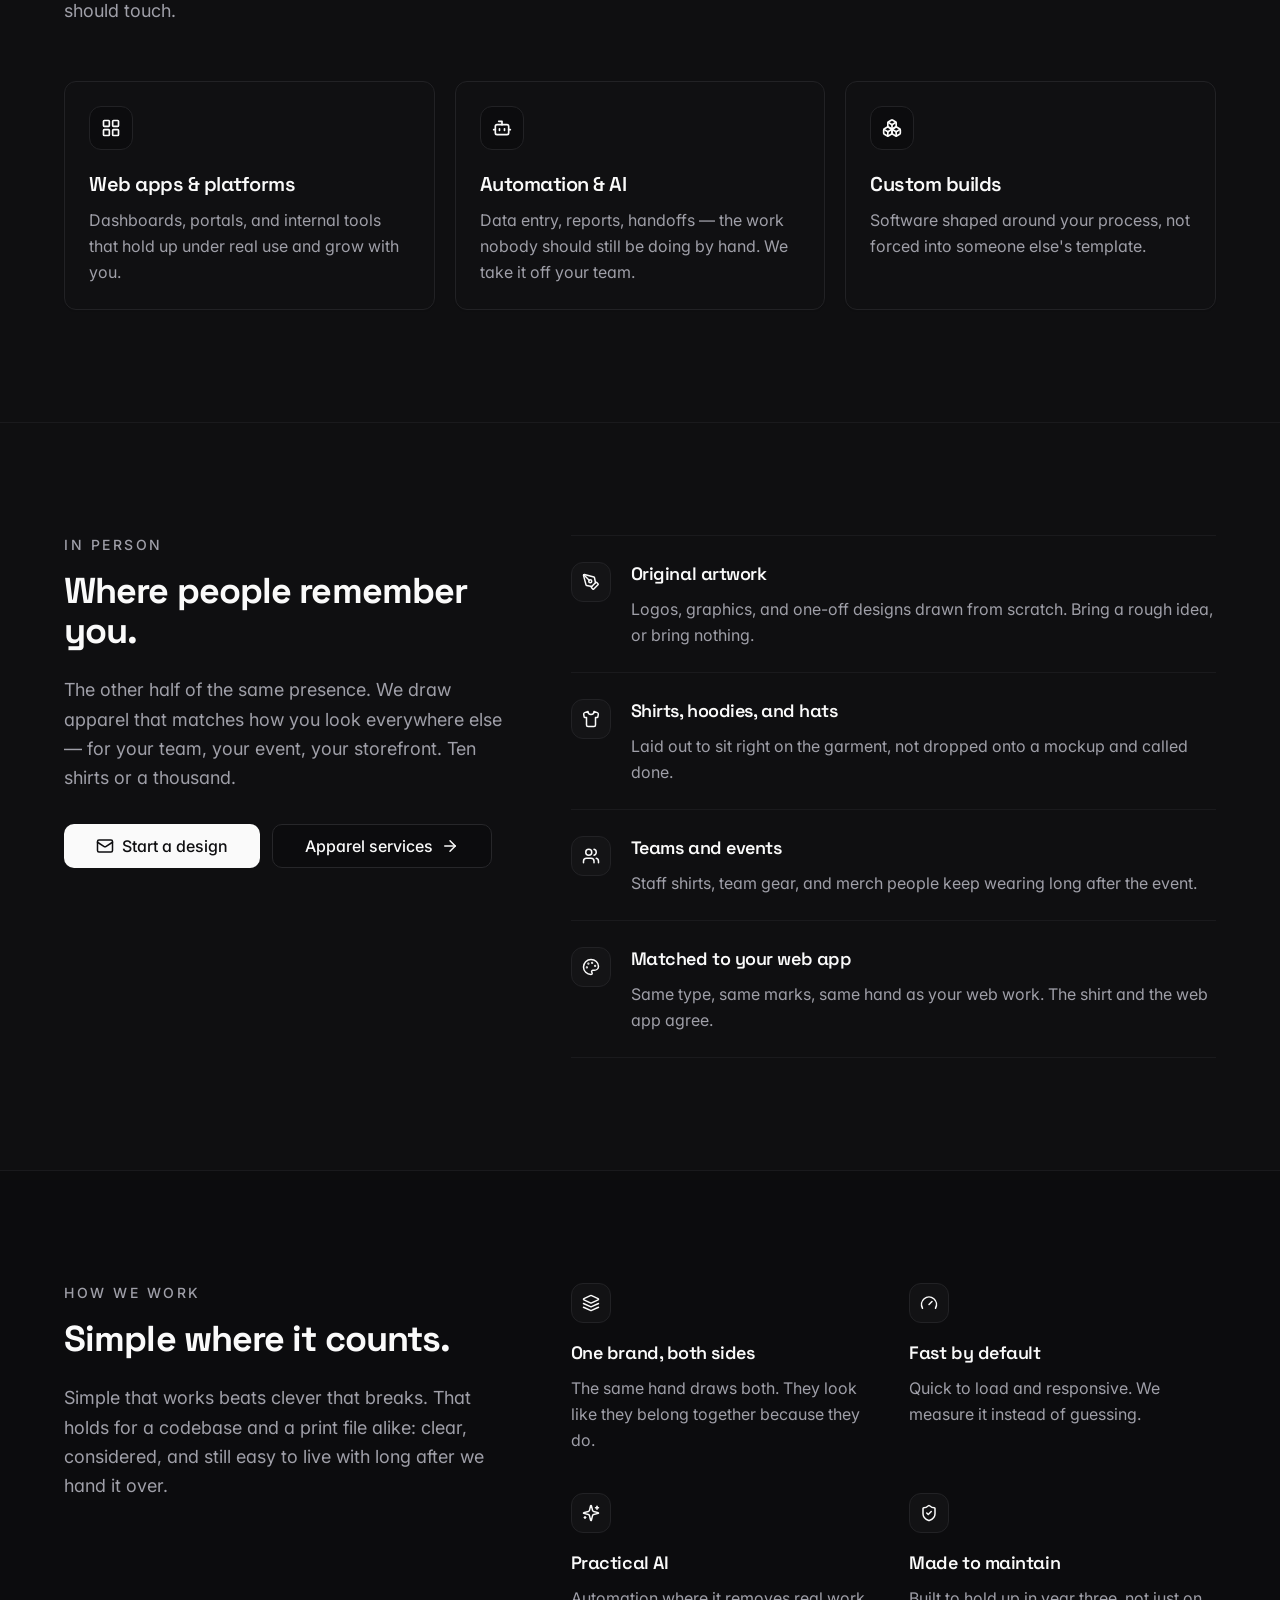
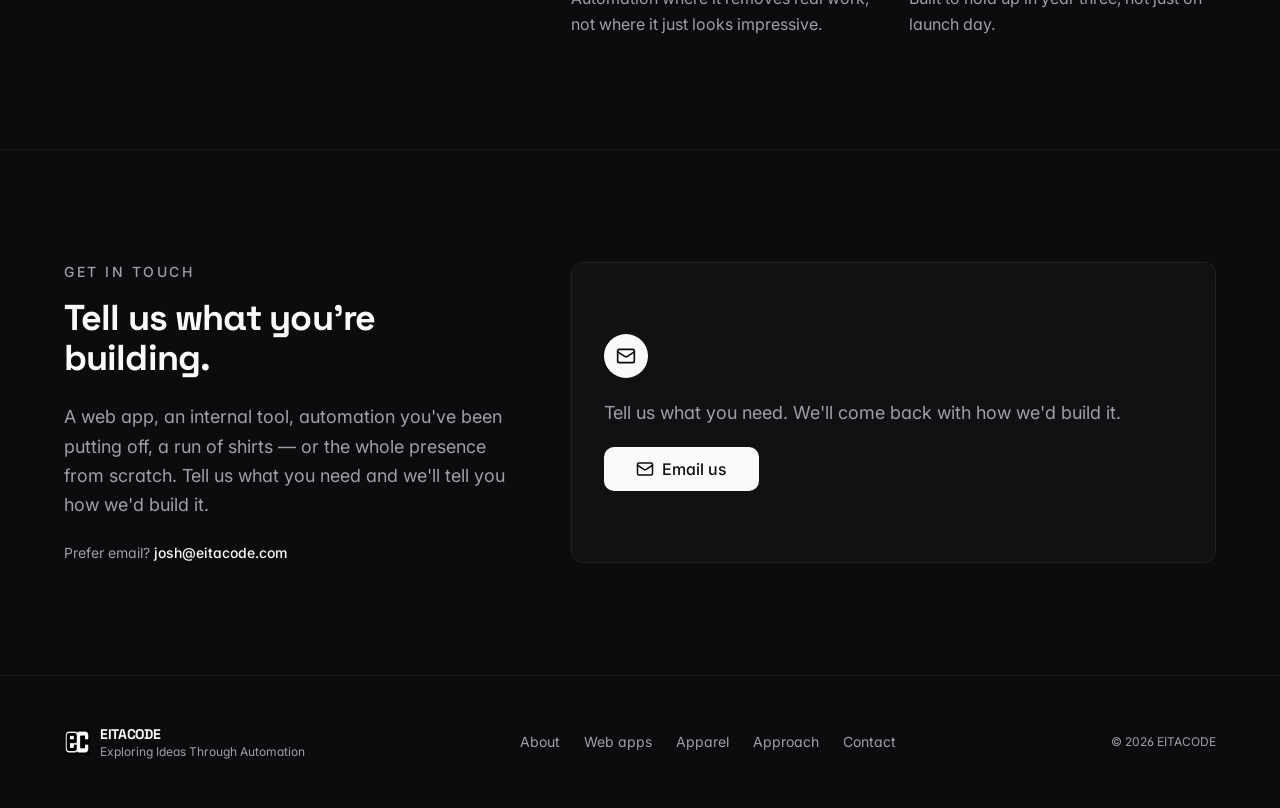
==== commit 67609bc8: "auto deployment updates" ====
--- a/index.html
+++ b/index.html
@@ -41,15 +41,16 @@
 				}
 			})();
 		</script>
-		<link href="./_app/immutable/entry/start.HY97Daep.js" rel="modulepreload">
-		<link href="./_app/immutable/chunks/G3M-tkjV.js" rel="modulepreload">
-		<link href="./_app/immutable/chunks/CSo4MMku.js" rel="modulepreload">
-		<link href="./_app/immutable/entry/app.DUZkikSZ.js" rel="modulepreload">
-		<link href="./_app/immutable/chunks/Cmk0C2nl.js" rel="modulepreload">
-		<link href="./_app/immutable/nodes/0.DQELFaXK.js" rel="modulepreload">
-		<link href="./_app/immutable/nodes/2.C-gasMLM.js" rel="modulepreload">
+		<link href="./_app/immutable/entry/start.CfRuFoFL.js" rel="modulepreload">
+		<link href="./_app/immutable/chunks/BXRbO9mi.js" rel="modulepreload">
+		<link href="./_app/immutable/chunks/wCVaY_Od.js" rel="modulepreload">
+		<link href="./_app/immutable/entry/app.B_jtZFco.js" rel="modulepreload">
+		<link href="./_app/immutable/chunks/BOhk_5AO.js" rel="modulepreload">
+		<link href="./_app/immutable/nodes/0.ezoejJN5.js" rel="modulepreload">
+		<link href="./_app/immutable/nodes/2.CEtzB9de.js" rel="modulepreload">
+		<link href="./_app/immutable/chunks/CFaw5aOH.js" rel="modulepreload">
 		<title>EITACODE — Exploring Ideas Through Automation</title><!-- HEAD_svelte-1tvi328_START --><!-- HEAD_svelte-1tvi328_END -->
-		<link href="./_app/immutable/assets/0.Cp59s41l.css" rel="stylesheet">
+		<link href="./_app/immutable/assets/0.Di1r-ZXx.css" rel="stylesheet">
 	</head>
 	<body
 		data-sveltekit-preload-data="hover"
@@ -61,23 +62,24 @@
 				the opposite: tools your team picks up in a morning and then stops thinking about.</p> <p>The same eye that makes an interface clear makes a shirt worth wearing. Type that reads.
 				Space to breathe. Nothing on there that hasn&#39;t earned its place. We bring it to both — the
 				web app people find you through, and the apparel your team wears out.</p> <p>Hire two vendors and you get two brands. Hire one and you get a presence.</p></div></div></section> <section id="build" class="border-b border-border/60 bg-secondary/20"><div class="container py-24 sm:py-28"><div class="mb-14 max-w-2xl" data-svelte-h="svelte-1q05svw"><p class="mb-4 text-sm font-medium uppercase tracking-[0.18em] text-muted-foreground">On screen</p> <h2 class="font-display text-3xl font-bold leading-tight tracking-tight sm:text-4xl">Where people find you.</h2> <p class="mt-6 text-lg leading-relaxed text-muted-foreground">The web app people visit. The tools your team lives in. The busywork neither should touch.</p></div> <div class="grid gap-5 md:grid-cols-3"><div class="rounded-xl border text-card-foreground shadow-sm h-full bg-card/60 transition-colors hover:border-foreground/20"><div class="flex flex-col space-y-1.5 p-6"><div class="mb-4 inline-flex h-11 w-11 items-center justify-center rounded-lg border border-border bg-background text-foreground"><svg xmlns="http://www.w3.org/2000/svg" width="20" height="20" viewBox="0 0 24 24" fill="none" stroke="currentColor" stroke-width="2" stroke-linecap="round" stroke-linejoin="round" class="lucide-icon lucide lucide-layout-grid"><rect width="7" height="7" x="3" y="3" rx="1"></rect><rect width="7" height="7" x="14" y="3" rx="1"></rect><rect width="7" height="7" x="14" y="14" rx="1"></rect><rect width="7" height="7" x="3" y="14" rx="1"></rect></svg></div> <h3 class="font-display text-xl font-semibold leading-tight tracking-tight">Web apps &amp; platforms</h3> <p class="text-muted-foreground pt-1 text-base leading-relaxed">Dashboards, portals, and internal tools that hold up under real use and grow with you.</p> </div> </div><div class="rounded-xl border text-card-foreground shadow-sm h-full bg-card/60 transition-colors hover:border-foreground/20"><div class="flex flex-col space-y-1.5 p-6"><div class="mb-4 inline-flex h-11 w-11 items-center justify-center rounded-lg border border-border bg-background text-foreground"><svg xmlns="http://www.w3.org/2000/svg" width="20" height="20" viewBox="0 0 24 24" fill="none" stroke="currentColor" stroke-width="2" stroke-linecap="round" stroke-linejoin="round" class="lucide-icon lucide lucide-bot"><path d="M12 8V4H8"></path><rect width="16" height="12" x="4" y="8" rx="2"></rect><path d="M2 14h2"></path><path d="M20 14h2"></path><path d="M15 13v2"></path><path d="M9 13v2"></path></svg></div> <h3 class="font-display text-xl font-semibold leading-tight tracking-tight">Automation &amp; AI</h3> <p class="text-muted-foreground pt-1 text-base leading-relaxed">Data entry, reports, handoffs — the work nobody should still be doing by hand. We take it off your team.</p> </div> </div><div class="rounded-xl border text-card-foreground shadow-sm h-full bg-card/60 transition-colors hover:border-foreground/20"><div class="flex flex-col space-y-1.5 p-6"><div class="mb-4 inline-flex h-11 w-11 items-center justify-center rounded-lg border border-border bg-background text-foreground"><svg xmlns="http://www.w3.org/2000/svg" width="20" height="20" viewBox="0 0 24 24" fill="none" stroke="currentColor" stroke-width="2" stroke-linecap="round" stroke-linejoin="round" class="lucide-icon lucide lucide-boxes"><path d="M2.97 12.92A2 2 0 0 0 2 14.63v3.24a2 2 0 0 0 .97 1.71l3 1.8a2 2 0 0 0 2.06 0L12 19v-5.5l-5-3-4.03 2.42Z"></path><path d="m7 16.5-4.74-2.85"></path><path d="m7 16.5 5-3"></path><path d="M7 16.5v5.17"></path><path d="M12 13.5V19l3.97 2.38a2 2 0 0 0 2.06 0l3-1.8a2 2 0 0 0 .97-1.71v-3.24a2 2 0 0 0-.97-1.71L17 10.5l-5 3Z"></path><path d="m17 16.5-5-3"></path><path d="m17 16.5 4.74-2.85"></path><path d="M17 16.5v5.17"></path><path d="M7.97 4.42A2 2 0 0 0 7 6.13v4.37l5 3 5-3V6.13a2 2 0 0 0-.97-1.71l-3-1.8a2 2 0 0 0-2.06 0l-3 1.8Z"></path><path d="M12 8 7.26 5.15"></path><path d="m12 8 4.74-2.85"></path><path d="M12 13.5V8"></path></svg></div> <h3 class="font-display text-xl font-semibold leading-tight tracking-tight">Custom builds</h3> <p class="text-muted-foreground pt-1 text-base leading-relaxed">Software shaped around your process, not forced into someone else's template.</p> </div> </div></div></div></section> <section id="apparel" class="border-b border-border/60 bg-secondary/20"><div class="container grid gap-12 py-24 sm:py-28 md:grid-cols-12 md:gap-16"><div class="md:col-span-5"><p class="mb-4 text-sm font-medium uppercase tracking-[0.18em] text-muted-foreground" data-svelte-h="svelte-1e2zga9">In person</p> <h2 class="font-display text-3xl font-bold leading-tight tracking-tight sm:text-4xl" data-svelte-h="svelte-1mdvi8l">Where people remember you.</h2> <p class="mt-6 text-lg leading-relaxed text-muted-foreground" data-svelte-h="svelte-10anbyw">The other half of the same presence. We draw apparel that matches how you look everywhere
-				else — for your team, your event, your storefront. Ten shirts or a thousand.</p> <div class="mt-8"><a href="mailto:josh@eitacode.com?subject=Custom%20apparel%20design" class="inline-flex items-center justify-center gap-2 whitespace-nowrap font-medium ring-offset-background transition-colors focus-visible:outline-none focus-visible:ring-2 focus-visible:ring-ring focus-visible:ring-offset-2 disabled:pointer-events-none disabled:opacity-50 bg-primary text-primary-foreground hover:bg-primary/90 h-11 rounded-md px-8 text-base"><svg xmlns="http://www.w3.org/2000/svg" width="18" height="18" viewBox="0 0 24 24" fill="none" stroke="currentColor" stroke-width="2" stroke-linecap="round" stroke-linejoin="round" class="lucide-icon lucide lucide-mail"><rect width="20" height="16" x="2" y="4" rx="2"></rect><path d="m22 7-8.97 5.7a1.94 1.94 0 0 1-2.06 0L2 7"></path></svg>
-					Start a design</a></div></div> <div class="md:col-span-7"><div class="divide-y divide-border/60 border-y border-border/60"><div class="flex gap-5 py-6"><div class="mt-0.5 inline-flex h-10 w-10 shrink-0 items-center justify-center rounded-lg border border-border bg-secondary/40 text-foreground"><svg xmlns="http://www.w3.org/2000/svg" width="18" height="18" viewBox="0 0 24 24" fill="none" stroke="currentColor" stroke-width="2" stroke-linecap="round" stroke-linejoin="round" class="lucide-icon lucide lucide-pen-tool"><path d="M15.707 21.293a1 1 0 0 1-1.414 0l-1.586-1.586a1 1 0 0 1 0-1.414l5.586-5.586a1 1 0 0 1 1.414 0l1.586 1.586a1 1 0 0 1 0 1.414z"></path><path d="m18 13-1.375-6.874a1 1 0 0 0-.746-.776L3.235 2.028a1 1 0 0 0-1.207 1.207L5.35 15.879a1 1 0 0 0 .776.746L13 18"></path><path d="m2.3 2.3 7.286 7.286"></path><circle cx="11" cy="11" r="2"></circle></svg></div> <div><h3 class="font-display text-lg font-semibold tracking-tight">Original artwork</h3> <p class="mt-2 leading-relaxed text-muted-foreground">Logos, graphics, and one-off designs drawn from scratch. Bring a rough idea, or bring nothing.</p></div> </div><div class="flex gap-5 py-6"><div class="mt-0.5 inline-flex h-10 w-10 shrink-0 items-center justify-center rounded-lg border border-border bg-secondary/40 text-foreground"><svg xmlns="http://www.w3.org/2000/svg" width="18" height="18" viewBox="0 0 24 24" fill="none" stroke="currentColor" stroke-width="2" stroke-linecap="round" stroke-linejoin="round" class="lucide-icon lucide lucide-shirt"><path d="M20.38 3.46 16 2a4 4 0 0 1-8 0L3.62 3.46a2 2 0 0 0-1.34 2.23l.58 3.47a1 1 0 0 0 .99.84H6v10c0 1.1.9 2 2 2h8a2 2 0 0 0 2-2V10h2.15a1 1 0 0 0 .99-.84l.58-3.47a2 2 0 0 0-1.34-2.23z"></path></svg></div> <div><h3 class="font-display text-lg font-semibold tracking-tight">Shirts, hoodies, and hats</h3> <p class="mt-2 leading-relaxed text-muted-foreground">Laid out to sit right on the garment, not dropped onto a mockup and called done.</p></div> </div><div class="flex gap-5 py-6"><div class="mt-0.5 inline-flex h-10 w-10 shrink-0 items-center justify-center rounded-lg border border-border bg-secondary/40 text-foreground"><svg xmlns="http://www.w3.org/2000/svg" width="18" height="18" viewBox="0 0 24 24" fill="none" stroke="currentColor" stroke-width="2" stroke-linecap="round" stroke-linejoin="round" class="lucide-icon lucide lucide-users"><path d="M16 21v-2a4 4 0 0 0-4-4H6a4 4 0 0 0-4 4v2"></path><circle cx="9" cy="7" r="4"></circle><path d="M22 21v-2a4 4 0 0 0-3-3.87"></path><path d="M16 3.13a4 4 0 0 1 0 7.75"></path></svg></div> <div><h3 class="font-display text-lg font-semibold tracking-tight">Teams and events</h3> <p class="mt-2 leading-relaxed text-muted-foreground">Staff shirts, team gear, and merch people keep wearing long after the event.</p></div> </div><div class="flex gap-5 py-6"><div class="mt-0.5 inline-flex h-10 w-10 shrink-0 items-center justify-center rounded-lg border border-border bg-secondary/40 text-foreground"><svg xmlns="http://www.w3.org/2000/svg" width="18" height="18" viewBox="0 0 24 24" fill="none" stroke="currentColor" stroke-width="2" stroke-linecap="round" stroke-linejoin="round" class="lucide-icon lucide lucide-palette"><circle cx="13.5" cy="6.5" r=".5" fill="currentColor"></circle><circle cx="17.5" cy="10.5" r=".5" fill="currentColor"></circle><circle cx="8.5" cy="7.5" r=".5" fill="currentColor"></circle><circle cx="6.5" cy="12.5" r=".5" fill="currentColor"></circle><path d="M12 2C6.5 2 2 6.5 2 12s4.5 10 10 10c.926 0 1.648-.746 1.648-1.688 0-.437-.18-.835-.437-1.125-.29-.289-.438-.652-.438-1.125a1.64 1.64 0 0 1 1.668-1.668h1.996c3.051 0 5.555-2.503 5.555-5.554C21.965 6.012 17.461 2 12 2z"></path></svg></div> <div><h3 class="font-display text-lg font-semibold tracking-tight">Matched to your web app</h3> <p class="mt-2 leading-relaxed text-muted-foreground">Same type, same marks, same hand as your web work. The shirt and the web app agree.</p></div> </div></div></div></div></section> <section id="approach" class="border-b border-border/60"><div class="container grid gap-12 py-24 sm:py-28 md:grid-cols-12 md:gap-16"><div class="md:col-span-5" data-svelte-h="svelte-124s6gf"><p class="mb-4 text-sm font-medium uppercase tracking-[0.18em] text-muted-foreground">How we work</p> <h2 class="font-display text-3xl font-bold leading-tight tracking-tight sm:text-4xl">Simple where it counts.</h2> <p class="mt-6 text-lg leading-relaxed text-muted-foreground">Simple that works beats clever that breaks. That holds for a codebase and a print file
+				else — for your team, your event, your storefront. Ten shirts or a thousand.</p> <div class="mt-8 flex flex-col gap-3 sm:flex-row"><a href="mailto:josh@eitacode.com?subject=Custom%20apparel%20design" class="inline-flex items-center justify-center gap-2 whitespace-nowrap font-medium ring-offset-background transition-colors focus-visible:outline-none focus-visible:ring-2 focus-visible:ring-ring focus-visible:ring-offset-2 disabled:pointer-events-none disabled:opacity-50 bg-primary text-primary-foreground hover:bg-primary/90 h-11 rounded-md px-8 text-base"><svg xmlns="http://www.w3.org/2000/svg" width="18" height="18" viewBox="0 0 24 24" fill="none" stroke="currentColor" stroke-width="2" stroke-linecap="round" stroke-linejoin="round" class="lucide-icon lucide lucide-mail"><rect width="20" height="16" x="2" y="4" rx="2"></rect><path d="m22 7-8.97 5.7a1.94 1.94 0 0 1-2.06 0L2 7"></path></svg>
+					Start a design</a> <a href="/apparel" class="inline-flex items-center justify-center gap-2 whitespace-nowrap font-medium ring-offset-background transition-colors focus-visible:outline-none focus-visible:ring-2 focus-visible:ring-ring focus-visible:ring-offset-2 disabled:pointer-events-none disabled:opacity-50 border border-input bg-background hover:bg-accent hover:text-accent-foreground h-11 rounded-md px-8 text-base">Apparel services
+					<svg xmlns="http://www.w3.org/2000/svg" width="18" height="18" viewBox="0 0 24 24" fill="none" stroke="currentColor" stroke-width="2" stroke-linecap="round" stroke-linejoin="round" class="lucide-icon lucide lucide-arrow-right"><path d="M5 12h14"></path><path d="m12 5 7 7-7 7"></path></svg></a></div></div> <div class="md:col-span-7"><div class="divide-y divide-border/60 border-y border-border/60"><div class="flex gap-5 py-6"><div class="mt-0.5 inline-flex h-10 w-10 shrink-0 items-center justify-center rounded-lg border border-border bg-secondary/40 text-foreground"><svg xmlns="http://www.w3.org/2000/svg" width="18" height="18" viewBox="0 0 24 24" fill="none" stroke="currentColor" stroke-width="2" stroke-linecap="round" stroke-linejoin="round" class="lucide-icon lucide lucide-pen-tool"><path d="M15.707 21.293a1 1 0 0 1-1.414 0l-1.586-1.586a1 1 0 0 1 0-1.414l5.586-5.586a1 1 0 0 1 1.414 0l1.586 1.586a1 1 0 0 1 0 1.414z"></path><path d="m18 13-1.375-6.874a1 1 0 0 0-.746-.776L3.235 2.028a1 1 0 0 0-1.207 1.207L5.35 15.879a1 1 0 0 0 .776.746L13 18"></path><path d="m2.3 2.3 7.286 7.286"></path><circle cx="11" cy="11" r="2"></circle></svg></div> <div><h3 class="font-display text-lg font-semibold tracking-tight">Original artwork</h3> <p class="mt-2 leading-relaxed text-muted-foreground">Logos, graphics, and one-off designs drawn from scratch. Bring a rough idea, or bring nothing.</p></div> </div><div class="flex gap-5 py-6"><div class="mt-0.5 inline-flex h-10 w-10 shrink-0 items-center justify-center rounded-lg border border-border bg-secondary/40 text-foreground"><svg xmlns="http://www.w3.org/2000/svg" width="18" height="18" viewBox="0 0 24 24" fill="none" stroke="currentColor" stroke-width="2" stroke-linecap="round" stroke-linejoin="round" class="lucide-icon lucide lucide-shirt"><path d="M20.38 3.46 16 2a4 4 0 0 1-8 0L3.62 3.46a2 2 0 0 0-1.34 2.23l.58 3.47a1 1 0 0 0 .99.84H6v10c0 1.1.9 2 2 2h8a2 2 0 0 0 2-2V10h2.15a1 1 0 0 0 .99-.84l.58-3.47a2 2 0 0 0-1.34-2.23z"></path></svg></div> <div><h3 class="font-display text-lg font-semibold tracking-tight">Shirts, hoodies, and hats</h3> <p class="mt-2 leading-relaxed text-muted-foreground">Laid out to sit right on the garment, not dropped onto a mockup and called done.</p></div> </div><div class="flex gap-5 py-6"><div class="mt-0.5 inline-flex h-10 w-10 shrink-0 items-center justify-center rounded-lg border border-border bg-secondary/40 text-foreground"><svg xmlns="http://www.w3.org/2000/svg" width="18" height="18" viewBox="0 0 24 24" fill="none" stroke="currentColor" stroke-width="2" stroke-linecap="round" stroke-linejoin="round" class="lucide-icon lucide lucide-users"><path d="M16 21v-2a4 4 0 0 0-4-4H6a4 4 0 0 0-4 4v2"></path><circle cx="9" cy="7" r="4"></circle><path d="M22 21v-2a4 4 0 0 0-3-3.87"></path><path d="M16 3.13a4 4 0 0 1 0 7.75"></path></svg></div> <div><h3 class="font-display text-lg font-semibold tracking-tight">Teams and events</h3> <p class="mt-2 leading-relaxed text-muted-foreground">Staff shirts, team gear, and merch people keep wearing long after the event.</p></div> </div><div class="flex gap-5 py-6"><div class="mt-0.5 inline-flex h-10 w-10 shrink-0 items-center justify-center rounded-lg border border-border bg-secondary/40 text-foreground"><svg xmlns="http://www.w3.org/2000/svg" width="18" height="18" viewBox="0 0 24 24" fill="none" stroke="currentColor" stroke-width="2" stroke-linecap="round" stroke-linejoin="round" class="lucide-icon lucide lucide-palette"><circle cx="13.5" cy="6.5" r=".5" fill="currentColor"></circle><circle cx="17.5" cy="10.5" r=".5" fill="currentColor"></circle><circle cx="8.5" cy="7.5" r=".5" fill="currentColor"></circle><circle cx="6.5" cy="12.5" r=".5" fill="currentColor"></circle><path d="M12 2C6.5 2 2 6.5 2 12s4.5 10 10 10c.926 0 1.648-.746 1.648-1.688 0-.437-.18-.835-.437-1.125-.29-.289-.438-.652-.438-1.125a1.64 1.64 0 0 1 1.668-1.668h1.996c3.051 0 5.555-2.503 5.555-5.554C21.965 6.012 17.461 2 12 2z"></path></svg></div> <div><h3 class="font-display text-lg font-semibold tracking-tight">Matched to your web app</h3> <p class="mt-2 leading-relaxed text-muted-foreground">Same type, same marks, same hand as your web work. The shirt and the web app agree.</p></div> </div></div></div></div></section> <section id="approach" class="border-b border-border/60"><div class="container grid gap-12 py-24 sm:py-28 md:grid-cols-12 md:gap-16"><div class="md:col-span-5" data-svelte-h="svelte-124s6gf"><p class="mb-4 text-sm font-medium uppercase tracking-[0.18em] text-muted-foreground">How we work</p> <h2 class="font-display text-3xl font-bold leading-tight tracking-tight sm:text-4xl">Simple where it counts.</h2> <p class="mt-6 text-lg leading-relaxed text-muted-foreground">Simple that works beats clever that breaks. That holds for a codebase and a print file
 				alike: clear, considered, and still easy to live with long after we hand it over.</p></div> <div class="grid gap-x-8 gap-y-10 sm:grid-cols-2 md:col-span-7"><div><div class="mb-4 inline-flex h-10 w-10 items-center justify-center rounded-lg border border-border bg-secondary/40 text-foreground"><svg xmlns="http://www.w3.org/2000/svg" width="18" height="18" viewBox="0 0 24 24" fill="none" stroke="currentColor" stroke-width="2" stroke-linecap="round" stroke-linejoin="round" class="lucide-icon lucide lucide-layers"><path d="m12.83 2.18a2 2 0 0 0-1.66 0L2.6 6.08a1 1 0 0 0 0 1.83l8.58 3.91a2 2 0 0 0 1.66 0l8.58-3.9a1 1 0 0 0 0-1.83Z"></path><path d="m22 17.65-9.17 4.16a2 2 0 0 1-1.66 0L2 17.65"></path><path d="m22 12.65-9.17 4.16a2 2 0 0 1-1.66 0L2 12.65"></path></svg></div> <h3 class="font-display text-lg font-semibold tracking-tight">One brand, both sides</h3> <p class="mt-2 leading-relaxed text-muted-foreground">The same hand draws both. They look like they belong together because they do.</p> </div><div><div class="mb-4 inline-flex h-10 w-10 items-center justify-center rounded-lg border border-border bg-secondary/40 text-foreground"><svg xmlns="http://www.w3.org/2000/svg" width="18" height="18" viewBox="0 0 24 24" fill="none" stroke="currentColor" stroke-width="2" stroke-linecap="round" stroke-linejoin="round" class="lucide-icon lucide lucide-gauge"><path d="m12 14 4-4"></path><path d="M3.34 19a10 10 0 1 1 17.32 0"></path></svg></div> <h3 class="font-display text-lg font-semibold tracking-tight">Fast by default</h3> <p class="mt-2 leading-relaxed text-muted-foreground">Quick to load and responsive. We measure it instead of guessing.</p> </div><div><div class="mb-4 inline-flex h-10 w-10 items-center justify-center rounded-lg border border-border bg-secondary/40 text-foreground"><svg xmlns="http://www.w3.org/2000/svg" width="18" height="18" viewBox="0 0 24 24" fill="none" stroke="currentColor" stroke-width="2" stroke-linecap="round" stroke-linejoin="round" class="lucide-icon lucide lucide-sparkles"><path d="M9.937 15.5A2 2 0 0 0 8.5 14.063l-6.135-1.582a.5.5 0 0 1 0-.962L8.5 9.936A2 2 0 0 0 9.937 8.5l1.582-6.135a.5.5 0 0 1 .963 0L14.063 8.5A2 2 0 0 0 15.5 9.937l6.135 1.581a.5.5 0 0 1 0 .964L15.5 14.063a2 2 0 0 0-1.437 1.437l-1.582 6.135a.5.5 0 0 1-.963 0z"></path><path d="M20 3v4"></path><path d="M22 5h-4"></path><path d="M4 17v2"></path><path d="M5 18H3"></path></svg></div> <h3 class="font-display text-lg font-semibold tracking-tight">Practical AI</h3> <p class="mt-2 leading-relaxed text-muted-foreground">Automation where it removes real work, not where it just looks impressive.</p> </div><div><div class="mb-4 inline-flex h-10 w-10 items-center justify-center rounded-lg border border-border bg-secondary/40 text-foreground"><svg xmlns="http://www.w3.org/2000/svg" width="18" height="18" viewBox="0 0 24 24" fill="none" stroke="currentColor" stroke-width="2" stroke-linecap="round" stroke-linejoin="round" class="lucide-icon lucide lucide-shield-check"><path d="M20 13c0 5-3.5 7.5-7.66 8.95a1 1 0 0 1-.67-.01C7.5 20.5 4 18 4 13V6a1 1 0 0 1 1-1c2 0 4.5-1.2 6.24-2.72a1.17 1.17 0 0 1 1.52 0C14.51 3.81 17 5 19 5a1 1 0 0 1 1 1z"></path><path d="m9 12 2 2 4-4"></path></svg></div> <h3 class="font-display text-lg font-semibold tracking-tight">Made to maintain</h3> <p class="mt-2 leading-relaxed text-muted-foreground">Built to hold up in year three, not just on launch day.</p> </div></div></div></section>  <section id="contact" class="border-b border-border/60"><div class="container grid gap-12 py-24 sm:py-28 md:grid-cols-12 md:gap-16"><div class="md:col-span-5"><p class="mb-4 text-sm font-medium uppercase tracking-[0.18em] text-muted-foreground" data-svelte-h="svelte-1ja6to3">Get in touch</p> <h2 class="font-display text-3xl font-bold leading-tight tracking-tight sm:text-4xl" data-svelte-h="svelte-1hjw8ur">Tell us what you&#39;re building.</h2> <p class="mt-6 text-lg leading-relaxed text-muted-foreground" data-svelte-h="svelte-1gvw5ze">A web app, an internal tool, automation you&#39;ve been putting off, a run of shirts — or the
 				whole presence from scratch. Tell us what you need and we&#39;ll tell you how we&#39;d build it.</p> <p class="mt-6 text-sm text-muted-foreground">Prefer email? <a href="mailto:josh@eitacode.com" class="font-medium text-foreground underline-offset-4 hover:underline">josh@eitacode.com</a></p></div> <div class="md:col-span-7"><div class="flex h-full flex-col items-start justify-center gap-5 rounded-xl border border-border bg-card p-8"><div class="inline-flex h-11 w-11 items-center justify-center rounded-full bg-foreground text-background"><svg xmlns="http://www.w3.org/2000/svg" width="20" height="20" viewBox="0 0 24 24" fill="none" stroke="currentColor" stroke-width="2" stroke-linecap="round" stroke-linejoin="round" class="lucide-icon lucide lucide-mail"><rect width="20" height="16" x="2" y="4" rx="2"></rect><path d="m22 7-8.97 5.7a1.94 1.94 0 0 1-2.06 0L2 7"></path></svg></div> <p class="text-lg leading-relaxed text-muted-foreground" data-svelte-h="svelte-a0u2dg">Tell us what you need. We&#39;ll come back with how we&#39;d build it.</p> <a href="mailto:josh@eitacode.com" class="inline-flex items-center justify-center gap-2 whitespace-nowrap font-medium ring-offset-background transition-colors focus-visible:outline-none focus-visible:ring-2 focus-visible:ring-ring focus-visible:ring-offset-2 disabled:pointer-events-none disabled:opacity-50 bg-primary text-primary-foreground hover:bg-primary/90 h-11 rounded-md px-8 text-base"><svg xmlns="http://www.w3.org/2000/svg" width="18" height="18" viewBox="0 0 24 24" fill="none" stroke="currentColor" stroke-width="2" stroke-linecap="round" stroke-linejoin="round" class="lucide-icon lucide lucide-mail"><rect width="20" height="16" x="2" y="4" rx="2"></rect><path d="m22 7-8.97 5.7a1.94 1.94 0 0 1-2.06 0L2 7"></path></svg>
 						Email us</a></div></div></div></section></main> <footer class="bg-background"><div class="container flex flex-col items-center justify-between gap-6 py-12 sm:flex-row sm:gap-4"><div class="flex items-center gap-2.5"><img src="/logo-light-mode.png" width="26" height="26" alt="EITACODE" decoding="async" class="block shrink-0 dark:hidden"> <img src="/logo-dark-mode.png" width="26" height="26" alt="" aria-hidden="true" decoding="async" class="hidden shrink-0 dark:block"> <div class="leading-tight" data-svelte-h="svelte-1r4gtdk"><p class="font-display text-sm font-bold tracking-tight">EITACODE</p> <p class="text-xs text-muted-foreground">Exploring Ideas Through Automation</p></div></div> <nav class="flex flex-wrap items-center justify-center gap-x-6 gap-y-2"><a href="#philosophy" class="text-sm text-muted-foreground transition-colors hover:text-foreground">About </a><a href="#build" class="text-sm text-muted-foreground transition-colors hover:text-foreground">Web apps </a><a href="#apparel" class="text-sm text-muted-foreground transition-colors hover:text-foreground">Apparel </a><a href="#approach" class="text-sm text-muted-foreground transition-colors hover:text-foreground">Approach </a><a href="#contact" class="text-sm text-muted-foreground transition-colors hover:text-foreground">Contact </a></nav> <p class="text-xs text-muted-foreground">© 2026 EITACODE</p></div></footer> 
 			
 			<script>
 				{
-					__sveltekit_12l4blc = {
+					__sveltekit_1e32z5 = {
 						base: new URL(".", location).pathname.slice(0, -1)
 					};
 
 					const element = document.currentScript.parentElement;
 
 					Promise.all([
-						import("./_app/immutable/entry/start.HY97Daep.js"),
-						import("./_app/immutable/entry/app.DUZkikSZ.js")
+						import("./_app/immutable/entry/start.CfRuFoFL.js"),
+						import("./_app/immutable/entry/app.B_jtZFco.js")
 					]).then(([kit, app]) => {
 						kit.start(app, element, {
 							node_ids: [0, 2],
--- a/_app/immutable/assets/0.Di1r-ZXx.css
+++ b/_app/immutable/assets/0.Di1r-ZXx.css
@@ -0,0 +1 @@
+*,:before,:after{--tw-border-spacing-x: 0;--tw-border-spacing-y: 0;--tw-translate-x: 0;--tw-translate-y: 0;--tw-rotate: 0;--tw-skew-x: 0;--tw-skew-y: 0;--tw-scale-x: 1;--tw-scale-y: 1;--tw-pan-x: ;--tw-pan-y: ;--tw-pinch-zoom: ;--tw-scroll-snap-strictness: proximity;--tw-gradient-from-position: ;--tw-gradient-via-position: ;--tw-gradient-to-position: ;--tw-ordinal: ;--tw-slashed-zero: ;--tw-numeric-figure: ;--tw-numeric-spacing: ;--tw-numeric-fraction: ;--tw-ring-inset: ;--tw-ring-offset-width: 0px;--tw-ring-offset-color: #fff;--tw-ring-color: rgb(59 130 246 / .5);--tw-ring-offset-shadow: 0 0 #0000;--tw-ring-shadow: 0 0 #0000;--tw-shadow: 0 0 #0000;--tw-shadow-colored: 0 0 #0000;--tw-blur: ;--tw-brightness: ;--tw-contrast: ;--tw-grayscale: ;--tw-hue-rotate: ;--tw-invert: ;--tw-saturate: ;--tw-sepia: ;--tw-drop-shadow: ;--tw-backdrop-blur: ;--tw-backdrop-brightness: ;--tw-backdrop-contrast: ;--tw-backdrop-grayscale: ;--tw-backdrop-hue-rotate: ;--tw-backdrop-invert: ;--tw-backdrop-opacity: ;--tw-backdrop-saturate: ;--tw-backdrop-sepia: ;--tw-contain-size: ;--tw-contain-layout: ;--tw-contain-paint: ;--tw-contain-style: }::backdrop{--tw-border-spacing-x: 0;--tw-border-spacing-y: 0;--tw-translate-x: 0;--tw-translate-y: 0;--tw-rotate: 0;--tw-skew-x: 0;--tw-skew-y: 0;--tw-scale-x: 1;--tw-scale-y: 1;--tw-pan-x: ;--tw-pan-y: ;--tw-pinch-zoom: ;--tw-scroll-snap-strictness: proximity;--tw-gradient-from-position: ;--tw-gradient-via-position: ;--tw-gradient-to-position: ;--tw-ordinal: ;--tw-slashed-zero: ;--tw-numeric-figure: ;--tw-numeric-spacing: ;--tw-numeric-fraction: ;--tw-ring-inset: ;--tw-ring-offset-width: 0px;--tw-ring-offset-color: #fff;--tw-ring-color: rgb(59 130 246 / .5);--tw-ring-offset-shadow: 0 0 #0000;--tw-ring-shadow: 0 0 #0000;--tw-shadow: 0 0 #0000;--tw-shadow-colored: 0 0 #0000;--tw-blur: ;--tw-brightness: ;--tw-contrast: ;--tw-grayscale: ;--tw-hue-rotate: ;--tw-invert: ;--tw-saturate: ;--tw-sepia: ;--tw-drop-shadow: ;--tw-backdrop-blur: ;--tw-backdrop-brightness: ;--tw-backdrop-contrast: ;--tw-backdrop-grayscale: ;--tw-backdrop-hue-rotate: ;--tw-backdrop-invert: ;--tw-backdrop-opacity: ;--tw-backdrop-saturate: ;--tw-backdrop-sepia: ;--tw-contain-size: ;--tw-contain-layout: ;--tw-contain-paint: ;--tw-contain-style: }*,:before,:after{box-sizing:border-box;border-width:0;border-style:solid;border-color:#e5e7eb}:before,:after{--tw-content: ""}html,:host{line-height:1.5;-webkit-text-size-adjust:100%;-moz-tab-size:4;-o-tab-size:4;tab-size:4;font-family:Inter,ui-sans-serif,system-ui,sans-serif;font-feature-settings:normal;font-variation-settings:normal;-webkit-tap-highlight-color:transparent}body{margin:0;line-height:inherit}hr{height:0;color:inherit;border-top-width:1px}abbr:where([title]){-webkit-text-decoration:underline dotted;text-decoration:underline dotted}h1,h2,h3,h4,h5,h6{font-size:inherit;font-weight:inherit}a{color:inherit;text-decoration:inherit}b,strong{font-weight:bolder}code,kbd,samp,pre{font-family:ui-monospace,SFMono-Regular,Menlo,Monaco,Consolas,Liberation Mono,Courier New,monospace;font-feature-settings:normal;font-variation-settings:normal;font-size:1em}small{font-size:80%}sub,sup{font-size:75%;line-height:0;position:relative;vertical-align:baseline}sub{bottom:-.25em}sup{top:-.5em}table{text-indent:0;border-color:inherit;border-collapse:collapse}button,input,optgroup,select,textarea{font-family:inherit;font-feature-settings:inherit;font-variation-settings:inherit;font-size:100%;font-weight:inherit;line-height:inherit;letter-spacing:inherit;color:inherit;margin:0;padding:0}button,select{text-transform:none}button,input:where([type=button]),input:where([type=reset]),input:where([type=submit]){-webkit-appearance:button;background-color:transparent;background-image:none}:-moz-focusring{outline:auto}:-moz-ui-invalid{box-shadow:none}progress{vertical-align:baseline}::-webkit-inner-spin-button,::-webkit-outer-spin-button{height:auto}[type=search]{-webkit-appearance:textfield;outline-offset:-2px}::-webkit-search-decoration{-webkit-appearance:none}::-webkit-file-upload-button{-webkit-appearance:button;font:inherit}summary{display:list-item}blockquote,dl,dd,h1,h2,h3,h4,h5,h6,hr,figure,p,pre{margin:0}fieldset{margin:0;padding:0}legend{padding:0}ol,ul,menu{list-style:none;margin:0;padding:0}dialog{padding:0}textarea{resize:vertical}input::-moz-placeholder,textarea::-moz-placeholder{opacity:1;color:#9ca3af}input::placeholder,textarea::placeholder{opacity:1;color:#9ca3af}button,[role=button]{cursor:pointer}:disabled{cursor:default}img,svg,video,canvas,audio,iframe,embed,object{display:block;vertical-align:middle}img,video{max-width:100%;height:auto}[hidden]:where(:not([hidden=until-found])){display:none}:root{--background: 0 0% 100%;--foreground: 240 6% 7%;--card: 0 0% 100%;--card-foreground: 240 6% 7%;--popover: 0 0% 100%;--popover-foreground: 240 6% 7%;--primary: 240 6% 8%;--primary-foreground: 0 0% 98%;--secondary: 240 5% 96%;--secondary-foreground: 240 6% 10%;--muted: 240 5% 96%;--muted-foreground: 240 4% 40%;--accent: 240 5% 95%;--accent-foreground: 240 6% 10%;--destructive: 0 72% 51%;--destructive-foreground: 0 0% 98%;--border: 240 6% 90%;--input: 240 6% 88%;--ring: 240 6% 10%;--ocean: 192 70% 42%;--radius: .75rem}.\!dark{--background: 240 6% 5% !important;--foreground: 0 0% 98% !important;--card: 240 5% 7% !important;--card-foreground: 0 0% 98% !important;--popover: 240 5% 7% !important;--popover-foreground: 0 0% 98% !important;--primary: 0 0% 98% !important;--primary-foreground: 240 6% 6% !important;--secondary: 240 4% 12% !important;--secondary-foreground: 0 0% 98% !important;--muted: 240 4% 12% !important;--muted-foreground: 240 5% 64% !important;--accent: 240 4% 14% !important;--accent-foreground: 0 0% 98% !important;--destructive: 0 62% 45% !important;--destructive-foreground: 0 0% 98% !important;--border: 240 4% 14% !important;--input: 240 4% 16% !important;--ring: 0 0% 83% !important;--ocean: 190 65% 55% !important}.dark{--background: 240 6% 5%;--foreground: 0 0% 98%;--card: 240 5% 7%;--card-foreground: 0 0% 98%;--popover: 240 5% 7%;--popover-foreground: 0 0% 98%;--primary: 0 0% 98%;--primary-foreground: 240 6% 6%;--secondary: 240 4% 12%;--secondary-foreground: 0 0% 98%;--muted: 240 4% 12%;--muted-foreground: 240 5% 64%;--accent: 240 4% 14%;--accent-foreground: 0 0% 98%;--destructive: 0 62% 45%;--destructive-foreground: 0 0% 98%;--border: 240 4% 14%;--input: 240 4% 16%;--ring: 0 0% 83%;--ocean: 190 65% 55%}*{--tw-border-opacity: 1;border-color:hsl(var(--border) / var(--tw-border-opacity, 1))}html{scroll-behavior:smooth}body{--tw-bg-opacity: 1;background-color:hsl(var(--background) / var(--tw-bg-opacity, 1));--tw-text-opacity: 1;color:hsl(var(--foreground) / var(--tw-text-opacity, 1));font-feature-settings:"cv11","ss01"}::-moz-selection{--tw-bg-opacity: 1;background-color:hsl(var(--foreground) / var(--tw-bg-opacity, 1));--tw-text-opacity: 1;color:hsl(var(--background) / var(--tw-text-opacity, 1))}::selection{--tw-bg-opacity: 1;background-color:hsl(var(--foreground) / var(--tw-bg-opacity, 1));--tw-text-opacity: 1;color:hsl(var(--background) / var(--tw-text-opacity, 1))}.container{width:100%;margin-right:auto;margin-left:auto;padding-right:1.5rem;padding-left:1.5rem}@media (min-width: 1200px){.container{max-width:1200px}}.grid-backdrop{background-image:linear-gradient(to right,hsl(var(--border) / .5) 1px,transparent 1px),linear-gradient(to bottom,hsl(var(--border) / .5) 1px,transparent 1px);background-size:56px 56px;-webkit-mask-image:radial-gradient(ellipse 80% 60% at 50% 0%,#000 40%,transparent 100%);mask-image:radial-gradient(ellipse 80% 60% at 50% 0%,#000 40%,transparent 100%)}.pointer-events-none{pointer-events:none}.static{position:static}.absolute{position:absolute}.relative{position:relative}.sticky{position:sticky}.inset-0{top:0;right:0;bottom:0;left:0}.top-0{top:0}.z-50{z-index:50}.mb-14{margin-bottom:3.5rem}.mb-3{margin-bottom:.75rem}.mb-4{margin-bottom:1rem}.mb-6{margin-bottom:1.5rem}.mb-8{margin-bottom:2rem}.mt-0\.5{margin-top:.125rem}.mt-10{margin-top:2.5rem}.mt-2{margin-top:.5rem}.mt-2\.5{margin-top:.625rem}.mt-3{margin-top:.75rem}.mt-6{margin-top:1.5rem}.mt-8{margin-top:2rem}.block{display:block}.flex{display:flex}.inline-flex{display:inline-flex}.grid{display:grid}.contents{display:contents}.hidden{display:none}.h-1{height:.25rem}.h-10{height:2.5rem}.h-11{height:2.75rem}.h-16{height:4rem}.h-9{height:2.25rem}.h-full{height:100%}.min-h-\[120px\]{min-height:120px}.min-h-dvh{min-height:100dvh}.w-1{width:.25rem}.w-10{width:2.5rem}.w-11{width:2.75rem}.w-9{width:2.25rem}.w-fit{width:-moz-fit-content;width:fit-content}.w-full{width:100%}.max-w-2xl{max-width:42rem}.max-w-4xl{max-width:56rem}.shrink-0{flex-shrink:0}.grow{flex-grow:1}@keyframes fade-up{0%{opacity:0;transform:translateY(12px)}to{opacity:1;transform:translateY(0)}}.animate-fade-up{animation:fade-up .6s cubic-bezier(.22,1,.36,1) both}@keyframes spin{to{transform:rotate(360deg)}}.animate-spin{animation:spin 1s linear infinite}.flex-col{flex-direction:column}.flex-wrap{flex-wrap:wrap}.items-start{align-items:flex-start}.items-center{align-items:center}.justify-center{justify-content:center}.justify-between{justify-content:space-between}.gap-10{gap:2.5rem}.gap-12{gap:3rem}.gap-2{gap:.5rem}.gap-2\.5{gap:.625rem}.gap-3{gap:.75rem}.gap-4{gap:1rem}.gap-5{gap:1.25rem}.gap-6{gap:1.5rem}.gap-8{gap:2rem}.gap-x-6{-moz-column-gap:1.5rem;column-gap:1.5rem}.gap-x-8{-moz-column-gap:2rem;column-gap:2rem}.gap-y-10{row-gap:2.5rem}.gap-y-2{row-gap:.5rem}.space-y-1\.5>:not([hidden])~:not([hidden]){--tw-space-y-reverse: 0;margin-top:calc(.375rem * calc(1 - var(--tw-space-y-reverse)));margin-bottom:calc(.375rem * var(--tw-space-y-reverse))}.space-y-2>:not([hidden])~:not([hidden]){--tw-space-y-reverse: 0;margin-top:calc(.5rem * calc(1 - var(--tw-space-y-reverse)));margin-bottom:calc(.5rem * var(--tw-space-y-reverse))}.space-y-3>:not([hidden])~:not([hidden]){--tw-space-y-reverse: 0;margin-top:calc(.75rem * calc(1 - var(--tw-space-y-reverse)));margin-bottom:calc(.75rem * var(--tw-space-y-reverse))}.space-y-5>:not([hidden])~:not([hidden]){--tw-space-y-reverse: 0;margin-top:calc(1.25rem * calc(1 - var(--tw-space-y-reverse)));margin-bottom:calc(1.25rem * var(--tw-space-y-reverse))}.space-y-6>:not([hidden])~:not([hidden]){--tw-space-y-reverse: 0;margin-top:calc(1.5rem * calc(1 - var(--tw-space-y-reverse)));margin-bottom:calc(1.5rem * var(--tw-space-y-reverse))}.divide-y>:not([hidden])~:not([hidden]){--tw-divide-y-reverse: 0;border-top-width:calc(1px * calc(1 - var(--tw-divide-y-reverse)));border-bottom-width:calc(1px * var(--tw-divide-y-reverse))}.divide-border\/60>:not([hidden])~:not([hidden]){border-color:hsl(var(--border) / .6)}.overflow-hidden{overflow:hidden}.whitespace-nowrap{white-space:nowrap}.text-balance{text-wrap:balance}.rounded-full{border-radius:9999px}.rounded-lg{border-radius:var(--radius)}.rounded-md{border-radius:calc(var(--radius) - 2px)}.rounded-xl{border-radius:.75rem}.border{border-width:1px}.border-y{border-top-width:1px;border-bottom-width:1px}.border-b{border-bottom-width:1px}.border-t{border-top-width:1px}.border-border{--tw-border-opacity: 1;border-color:hsl(var(--border) / var(--tw-border-opacity, 1))}.border-border\/60{border-color:hsl(var(--border) / .6)}.border-input{--tw-border-opacity: 1;border-color:hsl(var(--input) / var(--tw-border-opacity, 1))}.bg-background{--tw-bg-opacity: 1;background-color:hsl(var(--background) / var(--tw-bg-opacity, 1))}.bg-background\/70{background-color:hsl(var(--background) / .7)}.bg-card{--tw-bg-opacity: 1;background-color:hsl(var(--card) / var(--tw-bg-opacity, 1))}.bg-card\/60{background-color:hsl(var(--card) / .6)}.bg-destructive{--tw-bg-opacity: 1;background-color:hsl(var(--destructive) / var(--tw-bg-opacity, 1))}.bg-foreground{--tw-bg-opacity: 1;background-color:hsl(var(--foreground) / var(--tw-bg-opacity, 1))}.bg-primary{--tw-bg-opacity: 1;background-color:hsl(var(--primary) / var(--tw-bg-opacity, 1))}.bg-secondary{--tw-bg-opacity: 1;background-color:hsl(var(--secondary) / var(--tw-bg-opacity, 1))}.bg-secondary\/20{background-color:hsl(var(--secondary) / .2)}.bg-secondary\/40{background-color:hsl(var(--secondary) / .4)}.p-6{padding:1.5rem}.p-8{padding:2rem}.px-2\.5{padding-left:.625rem;padding-right:.625rem}.px-3{padding-left:.75rem;padding-right:.75rem}.px-3\.5{padding-left:.875rem;padding-right:.875rem}.px-4{padding-left:1rem;padding-right:1rem}.px-8{padding-left:2rem;padding-right:2rem}.py-0\.5{padding-top:.125rem;padding-bottom:.125rem}.py-1{padding-top:.25rem;padding-bottom:.25rem}.py-12{padding-top:3rem;padding-bottom:3rem}.py-2{padding-top:.5rem;padding-bottom:.5rem}.py-24{padding-top:6rem;padding-bottom:6rem}.py-28{padding-top:7rem;padding-bottom:7rem}.py-6{padding-top:1.5rem;padding-bottom:1.5rem}.pt-0{padding-top:0}.pt-1{padding-top:.25rem}.pt-8{padding-top:2rem}.text-center{text-align:center}.font-display{font-family:Space Grotesk,Inter,ui-sans-serif,system-ui,sans-serif}.text-3xl{font-size:1.875rem;line-height:2.25rem}.text-4xl{font-size:2.25rem;line-height:2.5rem}.text-base{font-size:1rem;line-height:1.5rem}.text-lg{font-size:1.125rem;line-height:1.75rem}.text-sm{font-size:.875rem;line-height:1.25rem}.text-xl{font-size:1.25rem;line-height:1.75rem}.text-xs{font-size:.75rem;line-height:1rem}.font-bold{font-weight:700}.font-medium{font-weight:500}.font-semibold{font-weight:600}.uppercase{text-transform:uppercase}.leading-\[1\.08\]{line-height:1.08}.leading-none{line-height:1}.leading-relaxed{line-height:1.625}.leading-tight{line-height:1.25}.tracking-\[0\.18em\]{letter-spacing:.18em}.tracking-\[0\.2em\]{letter-spacing:.2em}.tracking-tight{letter-spacing:-.025em}.text-background{--tw-text-opacity: 1;color:hsl(var(--background) / var(--tw-text-opacity, 1))}.text-card-foreground{--tw-text-opacity: 1;color:hsl(var(--card-foreground) / var(--tw-text-opacity, 1))}.text-destructive{--tw-text-opacity: 1;color:hsl(var(--destructive) / var(--tw-text-opacity, 1))}.text-destructive-foreground{--tw-text-opacity: 1;color:hsl(var(--destructive-foreground) / var(--tw-text-opacity, 1))}.text-foreground{--tw-text-opacity: 1;color:hsl(var(--foreground) / var(--tw-text-opacity, 1))}.text-muted-foreground{--tw-text-opacity: 1;color:hsl(var(--muted-foreground) / var(--tw-text-opacity, 1))}.text-primary{--tw-text-opacity: 1;color:hsl(var(--primary) / var(--tw-text-opacity, 1))}.text-primary-foreground{--tw-text-opacity: 1;color:hsl(var(--primary-foreground) / var(--tw-text-opacity, 1))}.text-secondary-foreground{--tw-text-opacity: 1;color:hsl(var(--secondary-foreground) / var(--tw-text-opacity, 1))}.underline-offset-4{text-underline-offset:4px}.antialiased{-webkit-font-smoothing:antialiased;-moz-osx-font-smoothing:grayscale}.opacity-70{opacity:.7}.shadow-sm{--tw-shadow: 0 1px 2px 0 rgb(0 0 0 / .05);--tw-shadow-colored: 0 1px 2px 0 var(--tw-shadow-color);box-shadow:var(--tw-ring-offset-shadow, 0 0 #0000),var(--tw-ring-shadow, 0 0 #0000),var(--tw-shadow)}.outline{outline-style:solid}.ring-offset-background{--tw-ring-offset-color: hsl(var(--background) / 1)}.backdrop-blur-xl{--tw-backdrop-blur: blur(24px);-webkit-backdrop-filter:var(--tw-backdrop-blur) var(--tw-backdrop-brightness) var(--tw-backdrop-contrast) var(--tw-backdrop-grayscale) var(--tw-backdrop-hue-rotate) var(--tw-backdrop-invert) var(--tw-backdrop-opacity) var(--tw-backdrop-saturate) var(--tw-backdrop-sepia);backdrop-filter:var(--tw-backdrop-blur) var(--tw-backdrop-brightness) var(--tw-backdrop-contrast) var(--tw-backdrop-grayscale) var(--tw-backdrop-hue-rotate) var(--tw-backdrop-invert) var(--tw-backdrop-opacity) var(--tw-backdrop-saturate) var(--tw-backdrop-sepia)}.transition-colors{transition-property:color,background-color,border-color,text-decoration-color,fill,stroke;transition-timing-function:cubic-bezier(.4,0,.2,1);transition-duration:.15s}.file\:border-0::file-selector-button{border-width:0px}.file\:bg-transparent::file-selector-button{background-color:transparent}.file\:text-sm::file-selector-button{font-size:.875rem;line-height:1.25rem}.file\:font-medium::file-selector-button{font-weight:500}.placeholder\:text-muted-foreground::-moz-placeholder{--tw-text-opacity: 1;color:hsl(var(--muted-foreground) / var(--tw-text-opacity, 1))}.placeholder\:text-muted-foreground::placeholder{--tw-text-opacity: 1;color:hsl(var(--muted-foreground) / var(--tw-text-opacity, 1))}.hover\:border-foreground\/20:hover{border-color:hsl(var(--foreground) / .2)}.hover\:bg-accent:hover{--tw-bg-opacity: 1;background-color:hsl(var(--accent) / var(--tw-bg-opacity, 1))}.hover\:bg-destructive\/90:hover{background-color:hsl(var(--destructive) / .9)}.hover\:bg-primary\/90:hover{background-color:hsl(var(--primary) / .9)}.hover\:bg-secondary\/80:hover{background-color:hsl(var(--secondary) / .8)}.hover\:text-accent-foreground:hover{--tw-text-opacity: 1;color:hsl(var(--accent-foreground) / var(--tw-text-opacity, 1))}.hover\:text-foreground:hover{--tw-text-opacity: 1;color:hsl(var(--foreground) / var(--tw-text-opacity, 1))}.hover\:underline:hover{text-decoration-line:underline}.focus-visible\:outline-none:focus-visible{outline:2px solid transparent;outline-offset:2px}.focus-visible\:ring-2:focus-visible{--tw-ring-offset-shadow: var(--tw-ring-inset) 0 0 0 var(--tw-ring-offset-width) var(--tw-ring-offset-color);--tw-ring-shadow: var(--tw-ring-inset) 0 0 0 calc(2px + var(--tw-ring-offset-width)) var(--tw-ring-color);box-shadow:var(--tw-ring-offset-shadow),var(--tw-ring-shadow),var(--tw-shadow, 0 0 #0000)}.focus-visible\:ring-ring:focus-visible{--tw-ring-opacity: 1;--tw-ring-color: hsl(var(--ring) / var(--tw-ring-opacity, 1))}.focus-visible\:ring-offset-2:focus-visible{--tw-ring-offset-width: 2px}.disabled\:pointer-events-none:disabled{pointer-events:none}.disabled\:cursor-not-allowed:disabled{cursor:not-allowed}.disabled\:opacity-50:disabled{opacity:.5}.peer:disabled~.peer-disabled\:cursor-not-allowed{cursor:not-allowed}.peer:disabled~.peer-disabled\:opacity-70{opacity:.7}.dark\:block:is(.dark *){display:block}.dark\:hidden:is(.dark *){display:none}@media (min-width: 640px){.sm\:block{display:block}.sm\:inline-flex{display:inline-flex}.sm\:w-auto{width:auto}.sm\:grid-cols-2{grid-template-columns:repeat(2,minmax(0,1fr))}.sm\:flex-row{flex-direction:row}.sm\:gap-4{gap:1rem}.sm\:py-28{padding-top:7rem;padding-bottom:7rem}.sm\:py-32{padding-top:8rem;padding-bottom:8rem}.sm\:py-36{padding-top:9rem;padding-bottom:9rem}.sm\:text-4xl{font-size:2.25rem;line-height:2.5rem}.sm\:text-5xl{font-size:3rem;line-height:1}.sm\:text-6xl{font-size:3.75rem;line-height:1}}@media (min-width: 768px){.md\:col-span-5{grid-column:span 5 / span 5}.md\:col-span-7{grid-column:span 7 / span 7}.md\:flex{display:flex}.md\:grid-cols-12{grid-template-columns:repeat(12,minmax(0,1fr))}.md\:grid-cols-3{grid-template-columns:repeat(3,minmax(0,1fr))}.md\:gap-16{gap:4rem}}@media (min-width: 1024px){.lg\:grid-cols-3{grid-template-columns:repeat(3,minmax(0,1fr))}.lg\:grid-cols-4{grid-template-columns:repeat(4,minmax(0,1fr))}}
